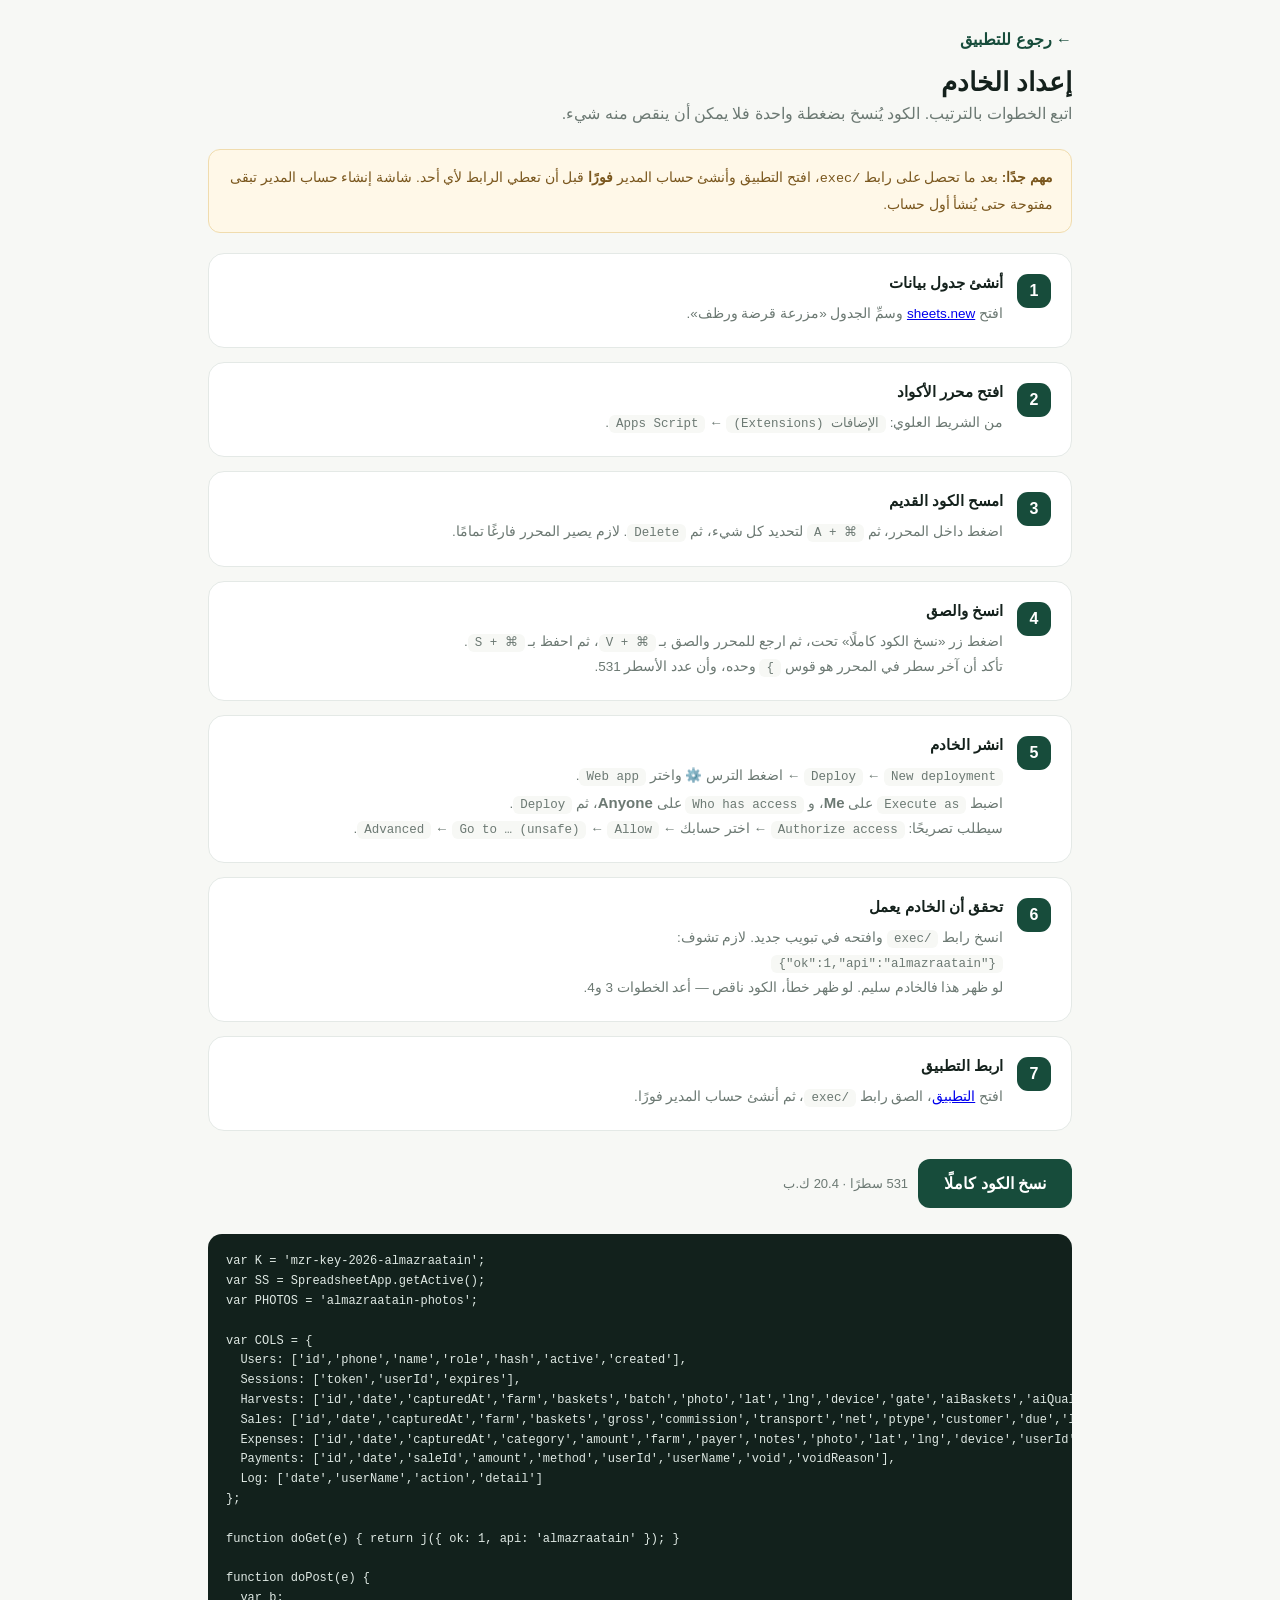
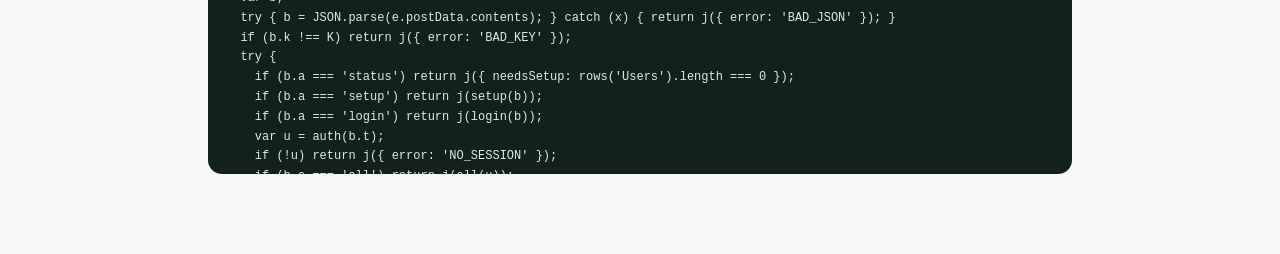
==== setup.html @ 4ca4e160 "اختيار النموذج: تفضيل أسماء latest وتجربة البدائل تلقائيًا عند استنفاد الحصة" ====
<!DOCTYPE html>
<html lang="ar" dir="rtl">
<head>
<meta charset="utf-8">
<meta name="viewport" content="width=device-width,initial-scale=1">
<title>إعداد الخادم — مزرعة قرضة ورظف</title>
<link rel="icon" href="favicon.svg">
<link rel="stylesheet" href="styles.css">
<style>
.setup{max-width:900px;margin:auto;padding:30px 18px 70px}
.setup h1{font-size:26px;margin:0 0 6px}
.setup .lead{color:var(--muted);margin:0 0 26px}
.stepbox{background:#fff;border:1px solid var(--line);border-radius:16px;padding:20px;margin-bottom:14px;display:grid;grid-template-columns:auto 1fr;gap:4px 14px}
.stepbox .n{width:34px;height:34px;border-radius:11px;background:var(--green);color:#fff;display:grid;place-items:center;font-weight:800;grid-row:1/3}
.stepbox b{font-size:15px}
.stepbox p{margin:6px 0 0;color:var(--muted);font-size:13.5px;line-height:1.85}
.stepbox code{background:var(--cream);padding:2px 7px;border-radius:6px;font-size:12.5px}
.copybar{position:sticky;top:0;background:#f7f8f5;padding:14px 0;z-index:5;display:flex;gap:10px;align-items:center;flex-wrap:wrap}
.copybtn{border:0;background:var(--green);color:#fff;padding:15px 26px;border-radius:12px;font:inherit;font-weight:800;font-size:16px;cursor:pointer}
.copybtn.done{background:var(--green2)}
.meta{color:var(--muted);font-size:13px}
pre{background:#12211c;color:#dfe9e4;padding:18px;border-radius:14px;overflow:auto;max-height:60vh;font-size:12px;line-height:1.65;direction:ltr;text-align:left}
.warn-box{background:#fff8e8;border:1px solid #f0dcae;color:#7a571e;border-radius:12px;padding:15px 18px;font-size:13.5px;line-height:1.9;margin-bottom:20px}
.back{display:inline-block;margin-bottom:18px;color:var(--green);font-weight:700;text-decoration:none}
</style>
</head>
<body>
<main class="setup">
<a class="back" href="./">← رجوع للتطبيق</a>
<h1>إعداد الخادم</h1>
<p class="lead">اتبع الخطوات بالترتيب. الكود يُنسخ بضغطة واحدة فلا يمكن أن ينقص منه شيء.</p>

<div class="warn-box"><b>مهم جدًا:</b> بعد ما تحصل على رابط <code>/exec</code>، افتح التطبيق وأنشئ حساب المدير <b>فورًا</b> قبل أن تعطي الرابط لأي أحد. شاشة إنشاء حساب المدير تبقى مفتوحة حتى يُنشأ أول حساب.</div>

<div class="stepbox"><span class="n">1</span><b>أنشئ جدول بيانات</b>
<p>افتح <a href="https://sheets.new" target="_blank" rel="noopener">sheets.new</a> وسمِّ الجدول «مزرعة قرضة ورظف».</p></div>

<div class="stepbox"><span class="n">2</span><b>افتح محرر الأكواد</b>
<p>من الشريط العلوي: <code>الإضافات (Extensions)</code> ← <code>Apps Script</code>.</p></div>

<div class="stepbox"><span class="n">3</span><b>امسح الكود القديم</b>
<p>اضغط داخل المحرر، ثم <code>⌘ + A</code> لتحديد كل شيء، ثم <code>Delete</code>. لازم يصير المحرر فارغًا تمامًا.</p></div>

<div class="stepbox"><span class="n">4</span><b>انسخ والصق</b>
<p>اضغط زر «نسخ الكود كاملًا» تحت، ثم ارجع للمحرر والصق بـ <code>⌘ + V</code>، ثم احفظ بـ <code>⌘ + S</code>.<br>
تأكد أن آخر سطر في المحرر هو قوس <code>}</code> وحده، وأن عدد الأسطر 531.</p></div>

<div class="stepbox"><span class="n">5</span><b>انشر الخادم</b>
<p><code>Deploy</code> ← <code>New deployment</code> ← اضغط الترس ⚙️ واختر <code>Web app</code>.<br>
اضبط <code>Execute as</code> على <b>Me</b>، و <code>Who has access</code> على <b>Anyone</b>، ثم <code>Deploy</code>.<br>
سيطلب تصريحًا: <code>Authorize access</code> ← اختر حسابك ← <code>Advanced</code> ← <code>Go to … (unsafe)</code> ← <code>Allow</code>.</p></div>

<div class="stepbox"><span class="n">6</span><b>تحقق أن الخادم يعمل</b>
<p>انسخ رابط <code>/exec</code> وافتحه في تبويب جديد. لازم تشوف:<br>
<code>{"ok":1,"api":"almazraatain"}</code><br>
لو ظهر هذا فالخادم سليم. لو ظهر خطأ، الكود ناقص — أعد الخطوات 3 و4.</p></div>

<div class="stepbox"><span class="n">7</span><b>اربط التطبيق</b>
<p>افتح <a href="./">التطبيق</a>، الصق رابط <code>/exec</code>، ثم أنشئ حساب المدير فورًا.</p></div>

<div class="copybar">
<button class="copybtn" id="cp">نسخ الكود كاملًا</button>
<span class="meta">531 سطرًا · 20.4 ك.ب</span>
</div>
<pre id="code">var K = 'mzr-key-2026-almazraatain';
var SS = SpreadsheetApp.getActive();
var PHOTOS = 'almazraatain-photos';

var COLS = {
  Users: ['id','phone','name','role','hash','active','created'],
  Sessions: ['token','userId','expires'],
  Harvests: ['id','date','capturedAt','farm','baskets','batch','photo','lat','lng','device','gate','aiBaskets','aiQuality','aiNotes','userId','userName','void','voidReason'],
  Sales: ['id','date','capturedAt','farm','baskets','gross','commission','transport','net','ptype','customer','due','lat','lng','device','userId','userName','void','voidReason'],
  Expenses: ['id','date','capturedAt','category','amount','farm','payer','notes','photo','lat','lng','device','userId','userName','void','voidReason'],
  Payments: ['id','date','saleId','amount','method','userId','userName','void','voidReason'],
  Log: ['date','userName','action','detail']
};

function doGet(e) { return j({ ok: 1, api: 'almazraatain' }); }

function doPost(e) {
  var b;
  try { b = JSON.parse(e.postData.contents); } catch (x) { return j({ error: 'BAD_JSON' }); }
  if (b.k !== K) return j({ error: 'BAD_KEY' });
  try {
    if (b.a === 'status') return j({ needsSetup: rows('Users').length === 0 });
    if (b.a === 'setup') return j(setup(b));
    if (b.a === 'login') return j(login(b));
    var u = auth(b.t);
    if (!u) return j({ error: 'NO_SESSION' });
    if (b.a === 'all') return j(all(u));
    if (b.a === 'add') return j(add(b, u));
    if (b.a === 'void') return j(voidRow(b, u));
    if (b.a === 'img') return j(img(b));
    if (b.a === 'ai') return j(aiRun(b, u));
    if (b.a === 'adduser') return j(addUser(b, u));
    if (b.a === 'setuser') return j(setUser(b, u));
    if (b.a === 'logout') return j(logout(b));
    return j({ error: 'BAD_ACTION' });
  } catch (err) { return j({ error: 'ERR', detail: String(err) }); }
}

function j(o) {
  return ContentService.createTextOutput(JSON.stringify(o)).setMimeType(ContentService.MimeType.JSON);
}

/* الأعمدة الرقمية والمنطقية تبقى بصيغتها، وكل ما عداها يُجبر كنص صريح
   حتى لا تحوّل Sheets رقم الجوال (+966...) لمعادلة أو التواريخ لصيغة أخرى. */
var NUMCOLS = ['baskets','gross','commission','transport','net','amount','lat','lng','aiBaskets','aiQuality'];
var BOOLCOLS = ['active','void'];

function sh(n) {
  var s = SS.getSheetByName(n);
  if (!s) { s = SS.insertSheet(n); initSheet(s, n); return s; }
  if (s.getLastRow() === 0) { initSheet(s, n); return s; }
  migrate(s, n);
  return s;
}

function fmtCol(s, n, i) {
  var c = COLS[n][i];
  if (NUMCOLS.indexOf(c) &lt; 0 &amp;&amp; BOOLCOLS.indexOf(c) &lt; 0) {
    s.getRange(1, i + 1, s.getMaxRows(), 1).setNumberFormat('@');
  }
}

function initSheet(s, n) {
  for (var i = 0; i &lt; COLS[n].length; i++) fmtCol(s, n, i);
  s.appendRow(COLS[n]);
  s.setFrozenRows(1);
}

/* يضيف أي أعمدة جديدة لجدول قائم دون المساس بالبيانات الموجودة */
function migrate(s, n) {
  var want = COLS[n], have = s.getRange(1, 1, 1, s.getLastColumn()).getValues()[0];
  if (have.length &gt;= want.length) {
    var same = true;
    for (var j = 0; j &lt; want.length; j++) if (String(have[j]) !== want[j]) { same = false; break; }
    if (same) return;
  }
  for (var i = 0; i &lt; want.length; i++) {
    if (String(have[i] || '') !== want[i]) {
      fmtCol(s, n, i);
      s.getRange(1, i + 1).setValue(want[i]);
    }
  }
}

function rows(n) {
  var s = sh(n), last = s.getLastRow();
  if (last &lt; 2) return [];
  var head = COLS[n];
  var vals = s.getRange(2, 1, last - 1, head.length).getValues();
  var out = [];
  for (var i = 0; i &lt; vals.length; i++) {
    var r = { _row: i + 2 };
    for (var c = 0; c &lt; head.length; c++) r[head[c]] = vals[i][c];
    out.push(r);
  }
  return out;
}

function append(n, o) {
  var head = COLS[n], line = [];
  for (var c = 0; c &lt; head.length; c++) line.push(o[head[c]] === undefined ? '' : o[head[c]]);
  sh(n).appendRow(line);
}

function uid() { return Utilities.getUuid().replace(/-/g, '').substring(0, 12); }
function now() { return new Date().toISOString(); }

function hash(pass, salt) {
  var raw = Utilities.computeDigest(Utilities.DigestAlgorithm.SHA_256, salt + '|' + pass, Utilities.Charset.UTF_8);
  return Utilities.base64Encode(raw);
}

function mkToken(userId) {
  var token = uid() + uid() + uid();
  var exp = new Date(Date.now() + 30 * 864e5).toISOString();
  append('Sessions', { token: token, userId: userId, expires: exp });
  return token;
}

function auth(token) {
  if (!token) return null;
  var ss = rows('Sessions');
  for (var i = 0; i &lt; ss.length; i++) {
    if (ss[i].token === token &amp;&amp; String(ss[i].expires) &gt; now()) {
      var us = rows('Users');
      for (var u = 0; u &lt; us.length; u++) {
        if (us[u].id === ss[i].userId &amp;&amp; isTrue(us[u].active)) return us[u];
      }
    }
  }
  return null;
}

function logout(b) {
  var s = sh('Sessions'), ss = rows('Sessions');
  for (var i = ss.length - 1; i &gt;= 0; i--) if (ss[i].token === b.t) s.deleteRow(ss[i]._row);
  return { ok: 1 };
}

function log(user, action, detail) {
  append('Log', { date: now(), userName: user ? user.name : '-', action: action, detail: detail });
}

function setup(b) {
  if (rows('Users').length &gt; 0) return { error: 'ALREADY_SETUP' };
  if (!b.pass || b.pass.length &lt; 8) return { error: 'SHORT_PASS' };
  var id = uid(), salt = uid();
  var nm = b.name || 'Admin';
  append('Users', { id: id, phone: b.phone, name: nm, role: 'admin',
    hash: salt + '$' + hash(b.pass, salt), active: true, created: now() });
  var user = { id: id, name: nm, role: 'admin' };
  log(user, 'setup', b.phone);
  return { ok: 1, t: mkToken(id), user: user };
}

/* حد المحاولات: 5 محاولات فاشلة تقفل الرقم 15 دقيقة */
var MAX_TRIES = 5;
var LOCK_MIN = 15;

function tries(phone) {
  var p = PropertiesService.getScriptProperties().getProperty('f_' + phone);
  return p ? JSON.parse(p) : { n: 0, at: 0 };
}

function bump(phone, ok) {
  var props = PropertiesService.getScriptProperties();
  if (ok) { props.deleteProperty('f_' + phone); return; }
  var rec = tries(phone);
  rec.n++; rec.at = Date.now();
  props.setProperty('f_' + phone, JSON.stringify(rec));
}

/* مقارنة الجوال بالأرقام فقط — تنجح حتى لو أزالت Sheets علامة + */
function digitsOf(v) {
  var s = String(v === undefined || v === null ? '' : v);
  /* Sheets قد تعرض الأرقام الطويلة بصيغة علمية مثل 9.665E+11 */
  if (/^\d+(\.\d+)?[eE][+-]?\d+$/.test(s)) {
    var n = Number(s);
    if (isFinite(n)) s = n.toFixed(0);
  }
  return s.replace(/[^0-9]/g, '');
}
function samePhone(a, b) {
  var x = digitsOf(a), y = digitsOf(b);
  if (!x || !y) return false;
  if (x === y) return true;
  /* 0501234567 مقابل 966501234567 */
  var nx = x.indexOf('966') === 0 ? x.substring(3) : x.replace(/^0/, '');
  var ny = y.indexOf('966') === 0 ? y.substring(3) : y.replace(/^0/, '');
  return nx === ny &amp;&amp; nx.length &gt;= 9;
}

/* الحقول المنطقية قد تعود نصًا من Sheets */
function isTrue(v) { return v === true || String(v).toUpperCase() === 'TRUE'; }

function login(b) {
  var phone = String(b.phone);
  var rec = tries(phone);
  var mins = (Date.now() - rec.at) / 60000;
  if (rec.n &gt;= MAX_TRIES &amp;&amp; mins &lt; LOCK_MIN) return { error: 'LOCKED' };
  if (mins &gt;= LOCK_MIN) bump(phone, true);

  var us = rows('Users');
  for (var i = 0; i &lt; us.length; i++) {
    var u = us[i];
    if (samePhone(u.phone, phone) &amp;&amp; isTrue(u.active)) {
      var parts = String(u.hash).split('$');
      if (hash(b.pass, parts[0]) === parts[1]) {
        bump(phone, true);
        return { ok: 1, t: mkToken(u.id), user: { id: u.id, name: u.name, role: u.role } };
      }
    }
  }
  bump(phone, false);
  return { error: 'BAD_LOGIN' };
}

function clean(list) {
  var out = [];
  for (var i = 0; i &lt; list.length; i++) {
    var r = list[i], o = {};
    for (var key in r) if (key !== 'hash') o[key] = r[key];
    out.push(o);
  }
  return out;
}

function all(u) {
  return {
    ok: 1,
    user: { id: u.id, name: u.name, role: u.role },
    harvests: rows('Harvests'),
    sales: rows('Sales'),
    expenses: rows('Expenses'),
    payments: rows('Payments'),
    users: u.role === 'admin' ? clean(rows('Users')) : []
  };
}

function folder() {
  var it = DriveApp.getFoldersByName(PHOTOS);
  return it.hasNext() ? it.next() : DriveApp.createFolder(PHOTOS);
}

function upload(b64, name) {
  if (!b64) return '';
  var blob = Utilities.newBlob(Utilities.base64Decode(b64), 'image/jpeg', name + '.jpg');
  return folder().createFile(blob).getId();
}

function img(b) {
  try {
    var f = DriveApp.getFileById(b.id);
    return { ok: 1, b64: Utilities.base64Encode(f.getBlob().getBytes()) };
  } catch (x) { return { error: 'NO_IMG' }; }
}

function stock(farm) {
  var total = 0, i;
  var hs = rows('Harvests');
  for (i = 0; i &lt; hs.length; i++) if (hs[i].farm === farm &amp;&amp; hs[i]['void'] !== true) total += Number(hs[i].baskets);
  var ss = rows('Sales');
  for (i = 0; i &lt; ss.length; i++) if (ss[i].farm === farm &amp;&amp; ss[i]['void'] !== true) total -= Number(ss[i].baskets);
  return total;
}

/* اليوم بتوقيت الرياض (UTC+3 ثابت بلا توقيت صيفي) */
function riyadhDay(v) {
  var d = v ? new Date(v) : new Date();
  if (isNaN(d.getTime())) return '';
  return new Date(d.getTime() + 3 * 3600000).toISOString().substring(0, 10);
}

function batchNo(farm, code) {
  var day = riyadhDay(), n = 1;
  var hs = rows('Harvests');
  for (var i = 0; i &lt; hs.length; i++) {
    if (hs[i].farm === farm &amp;&amp; riyadhDay(hs[i].date) === day) n++;
  }
  return code + '-' + day.replace(/-/g, '') + '-' + ('00' + n).slice(-3);
}

function add(b, u) {
  var t = b.t2, r = b.rec, id = uid(), lock = LockService.getScriptLock();
  lock.waitLock(20000);
  try {
    if (t === 'Harvests') {
      if (!(Number(r.baskets) &gt; 0)) return { error: 'BAD_BASKETS' };
      if (!b.img) return { error: 'NEED_PHOTO' };
      var batch = batchNo(r.farm, r.code);
      append('Harvests', { id: id, date: now(), capturedAt: r.capturedAt || '', farm: r.farm,
        baskets: Number(r.baskets), batch: batch, photo: upload(b.img, id),
        lat: r.lat || '', lng: r.lng || '', device: r.device || '', gate: r.gate || '',
        aiBaskets: r.aiBaskets === undefined || r.aiBaskets === '' ? '' : Number(r.aiBaskets),
        aiQuality: r.aiQuality === undefined || r.aiQuality === '' ? '' : Number(r.aiQuality),
        aiNotes: r.aiNotes || '',
        userId: u.id, userName: u.name, 'void': false, voidReason: '' });
      log(u, 'harvest', batch + ' / ' + r.baskets);
      return { ok: 1, id: id, batch: batch };
    }
    if (t === 'Sales') {
      var n = Number(r.baskets);
      if (!(n &gt; 0)) return { error: 'BAD_BASKETS' };
      if (n &gt; stock(r.farm)) return { error: 'NO_STOCK' };
      var net = Number(r.gross) - Number(r.commission || 0) - Number(r.transport || 0);
      if (net &lt; 0) return { error: 'NEG_NET' };
      if (r.ptype === 'credit' &amp;&amp; (!r.customer || !r.due)) return { error: 'NEED_CUSTOMER' };
      append('Sales', { id: id, date: now(), capturedAt: r.capturedAt || '', farm: r.farm,
        baskets: n, gross: Number(r.gross),
        commission: Number(r.commission || 0), transport: Number(r.transport || 0), net: net,
        ptype: r.ptype, customer: r.customer || '', due: r.due || '',
        lat: r.lat || '', lng: r.lng || '', device: r.device || '',
        userId: u.id, userName: u.name, 'void': false, voidReason: '' });
      log(u, 'sale', n + ' / ' + net);
      return { ok: 1, id: id, net: net };
    }
    if (t === 'Expenses') {
      if (!(Number(r.amount) &gt; 0)) return { error: 'BAD_AMOUNT' };
      if (!b.img) return { error: 'NEED_PHOTO' };
      append('Expenses', { id: id, date: now(), capturedAt: r.capturedAt || '', category: r.category,
        amount: Number(r.amount), farm: r.farm, payer: r.payer, notes: r.notes || '',
        photo: upload(b.img, id), lat: r.lat || '', lng: r.lng || '', device: r.device || '',
        userId: u.id, userName: u.name, 'void': false, voidReason: '' });
      log(u, 'expense', r.category + ' / ' + r.amount);
      return { ok: 1, id: id };
    }
    if (t === 'Payments') {
      if (!(Number(r.amount) &gt; 0)) return { error: 'BAD_AMOUNT' };
      append('Payments', { id: id, date: now(), saleId: r.saleId, amount: Number(r.amount),
        method: r.method || 'cash', userId: u.id, userName: u.name, 'void': false, voidReason: '' });
      log(u, 'payment', r.saleId + ' / ' + r.amount);
      return { ok: 1, id: id };
    }
    return { error: 'BAD_TABLE' };
  } finally { lock.releaseLock(); }
}

function voidRow(b, u) {
  if (u.role !== 'admin') return { error: 'NOT_ADMIN' };
  var t = b.t2, list = rows(t), s = sh(t), col = COLS[t].indexOf('void') + 1;
  if (col === 0) return { error: 'BAD_TABLE' };
  for (var i = 0; i &lt; list.length; i++) {
    if (list[i].id === b.id) {
      if (t === 'Harvests' &amp;&amp; stock(list[i].farm) - Number(list[i].baskets) &lt; 0) return { error: 'STOCK_LOCK' };
      s.getRange(list[i]._row, col).setValue(true);
      s.getRange(list[i]._row, col + 1).setValue(b.reason || '');
      log(u, 'void', t + ' / ' + b.id + ' / ' + (b.reason || ''));
      return { ok: 1 };
    }
  }
  return { error: 'NOT_FOUND' };
}

function addUser(b, u) {
  if (u.role !== 'admin') return { error: 'NOT_ADMIN' };
  if (!b.pass || b.pass.length &lt; 8) return { error: 'SHORT_PASS' };
  var us = rows('Users');
  for (var i = 0; i &lt; us.length; i++) if (samePhone(us[i].phone, b.phone)) return { error: 'DUP_PHONE' };
  var salt = uid();
  append('Users', { id: uid(), phone: b.phone, name: b.name, role: b.role || 'operator',
    hash: salt + '$' + hash(b.pass, salt), active: true, created: now() });
  log(u, 'adduser', b.phone + ' / ' + b.role);
  return { ok: 1 };
}

/* ═══════════ الذكاء الاصطناعي (Gemini) ═══════════
   المفتاح يُحفظ في Project Settings &gt; Script Properties باسم GEMINI_KEY
   ولا يُكتب داخل الكود إطلاقًا. */

function gKey() { return PropertiesService.getScriptProperties().getProperty('GEMINI_KEY'); }

/* يبني قائمة نماذج مرشّحة من مفتاح المستخدم.
   الأفضلية لأسماء latest لأن النسخ المثبّتة (مثل ‎-001) بلا حصة مجانية. */
function gModels(force) {
  var props = PropertiesService.getScriptProperties();
  if (!force) {
    var saved = props.getProperty('GEMINI_MODELS');
    if (saved) { try { return JSON.parse(saved); } catch (x) {} }
  }
  var res = UrlFetchApp.fetch('https://generativelanguage.googleapis.com/v1beta/models',
    { muteHttpExceptions: true, headers: { 'x-goog-api-key': gKey() } });
  if (res.getResponseCode() !== 200) return [];
  var list = (JSON.parse(res.getContentText()).models) || [];
  var ok = [];
  for (var i = 0; i &lt; list.length; i++) {
    var m = list[i], meth = m.supportedGenerationMethods || m.supportedActions || [];
    if (meth.indexOf('generateContent') &lt; 0) continue;
    var n = String(m.name).replace('models/', '');
    if (/embedding|imagen|tts|image|veo|learnlm|native-audio/i.test(n)) continue;
    ok.push(n);
  }
  function pick(re) { return ok.filter(function (n) { return re.test(n); }); }
  var order = pick(/flash-lite-latest/)
    .concat(pick(/flash-latest/))
    .concat(pick(/^gemini-[0-9.]+-flash-lite$/))
    .concat(pick(/^gemini-[0-9.]+-flash$/))
    .concat(pick(/flash/))
    .concat(ok);
  var seen = {}, out = [];
  for (var k = 0; k &lt; order.length &amp;&amp; out.length &lt; 6; k++) {
    if (!seen[order[k]]) { seen[order[k]] = 1; out.push(order[k]); }
  }
  props.setProperty('GEMINI_MODELS', JSON.stringify(out));
  return out;
}

/* يجرّب المرشّحين بالترتيب: يتخطى المستنفد أو غير الموجود إلى التالي */
function gJson(prompt, b64) {
  var key = gKey();
  if (!key) return { error: 'NO_AI_KEY' };
  var models = gModels(false);
  if (!models.length) models = gModels(true);
  if (!models.length) return { error: 'NO_AI_MODEL' };

  var parts = [{ text: prompt }];
  if (b64) parts.push({ inline_data: { mime_type: 'image/jpeg', data: b64 } });
  var payload = JSON.stringify({
    contents: [{ role: 'user', parts: parts }],
    generationConfig: { temperature: 0.1, responseMimeType: 'application/json' }
  });

  var lastCode = 0, lastBody = '';
  for (var i = 0; i &lt; models.length; i++) {
    var res = UrlFetchApp.fetch(
      'https://generativelanguage.googleapis.com/v1beta/models/' + models[i] + ':generateContent',
      { method: 'post', contentType: 'application/json', muteHttpExceptions: true,
        headers: { 'x-goog-api-key': key }, payload: payload });
    lastCode = res.getResponseCode();
    lastBody = res.getContentText();
    if (lastCode === 200) {
      try {
        var txt = JSON.parse(lastBody).candidates[0].content.parts[0].text;
        return { ok: 1, data: JSON.parse(txt), model: models[i] };
      } catch (x) { return { error: 'AI_PARSE' }; }
    }
    /* 429 مستنفد · 404 غير موجود · 503 مشغول -&gt; جرّب التالي */
    if (lastCode !== 429 &amp;&amp; lastCode !== 404 &amp;&amp; lastCode !== 503) break;
    PropertiesService.getScriptProperties().deleteProperty('GEMINI_MODELS');
  }
  if (lastCode === 429) return { error: 'AI_QUOTA' };
  return { error: 'AI_FAIL', detail: String(lastCode) + ' ' + lastBody.substring(0, 200) };
}

var P_INVOICE =
  'أنت محاسب. اقرأ صورة الفاتورة وأعد JSON فقط بهذه الحقول: ' +
  '{"amount": المبلغ الإجمالي النهائي بالريال كرقم عشري بدون رمز عملة, ' +
  '"supplier": اسم المورّد أو المتجر كنص, ' +
  '"date": التاريخ بصيغة YYYY-MM-DD أو "" إن لم يظهر, ' +
  '"category": واحدة فقط من [أسمدة ومغذيات, مياه وري, عمالة, نقل, صيانة, بذور وشتلات, مصروف آخر], ' +
  '"confidence": ثقتك من 0 إلى 1}. ' +
  'إن لم تجد المبلغ فاجعل amount = 0. لا تكتب أي شرح خارج JSON.';

var P_HARVEST =
  'أنت خبير جودة فراولة. حلّل صورة محصول الفراولة وأعد JSON فقط: ' +
  '{"baskets": تقديرك لعدد السلال الظاهرة كرقم صحيح, ' +
  '"quality": تقييم الجودة من 0 إلى 100 بناءً على اللون والنضج والتلف والحجم, ' +
  '"notes": جملة عربية قصيرة جدًا (أقل من 12 كلمة) تصف الحالة, ' +
  '"confidence": ثقتك في عدد السلال من 0 إلى 1}. ' +
  'إن تعذر عدّ السلال فاجعل baskets = 0 و confidence = 0. لا تكتب أي شرح خارج JSON.';

function aiRun(b, u) {
  if (b.mode === 'invoice') return gJson(P_INVOICE, b.img);
  if (b.mode === 'harvest') return gJson(P_HARVEST, b.img);
  if (b.mode === 'ping') {
    if (!gKey()) return { error: 'NO_AI_KEY' };
    /* اختبار حقيقي: يرسل طلبًا فعليًا ليتأكد من الحصة لا من وجود النموذج فقط */
    var t = gJson('أعد JSON فقط: {"ok":1}', '');
    if (t.ok) return { ok: 1, model: t.model };
    return t;
  }
  return { error: 'BAD_ACTION' };
}

function setUser(b, u) {
  if (u.role !== 'admin') return { error: 'NOT_ADMIN' };
  var us = rows('Users'), s = sh('Users');
  for (var i = 0; i &lt; us.length; i++) {
    if (us[i].id === b.id) {
      if (b.id === u.id &amp;&amp; b.active === false) return { error: 'SELF_LOCK' };
      if (b.active !== undefined) s.getRange(us[i]._row, COLS.Users.indexOf('active') + 1).setValue(b.active);
      if (b.pass) {
        if (b.pass.length &lt; 8) return { error: 'SHORT_PASS' };
        var salt = uid();
        s.getRange(us[i]._row, COLS.Users.indexOf('hash') + 1).setValue(salt + '$' + hash(b.pass, salt));
      }
      if (b.role) s.getRange(us[i]._row, COLS.Users.indexOf('role') + 1).setValue(b.role);
      log(u, 'setuser', b.id);
      return { ok: 1 };
    }
  }
  return { error: 'NOT_FOUND' };
}


/* ═══════════════════════════════════════════════════════
   نسيت كلمة المرور؟
   شغّل هذه الدالة من محرر Apps Script: اختر resetAdminPassword
   من قائمة الدوال ثم اضغط Run، وستظهر لك في السجل (Execution log)
   كلمة مرور جديدة ورقم الجوال المسجّل بالضبط.
   آمنة لأنها تتطلب الدخول لحسابك في Google — لا يمكن استدعاؤها من الويب.
   ═══════════════════════════════════════════════════════ */
function resetAdminPassword() {
  var us = rows('Users');
  if (!us.length) { Logger.log('لا يوجد مستخدمون. افتح الموقع وأنشئ حساب المدير.'); return; }
  var s = sh('Users');
  var target = us[0];
  for (var i = 0; i &lt; us.length; i++) if (us[i].role === 'admin') { target = us[i]; break; }

  var pass = 'Mzr' + uid().substring(0, 9);
  var salt = uid();
  s.getRange(target._row, COLS.Users.indexOf('hash') + 1).setValue(salt + '$' + hash(pass, salt));
  s.getRange(target._row, COLS.Users.indexOf('active') + 1).setValue(true);
  PropertiesService.getScriptProperties().deleteProperty('f_' + target.phone);
  PropertiesService.getScriptProperties().deleteProperty('f_+' + digitsOf(target.phone));

  Logger.log('=======================================');
  Logger.log('رقم الجوال المسجّل : ' + target.phone);
  Logger.log('كلمة المرور الجديدة: ' + pass);
  Logger.log('=======================================');
  Logger.log('سجّل الدخول بهما ثم غيّر كلمة المرور من لوحة الإدارة.');
}

/* يعرض المستخدمين المسجّلين دون كلمات المرور — للتشخيص من المحرر */
function listUsers() {
  var us = rows('Users');
  if (!us.length) { Logger.log('لا يوجد مستخدمون.'); return; }
  for (var i = 0; i &lt; us.length; i++) {
    Logger.log((i + 1) + ') ' + us[i].name + ' | ' + us[i].phone +
      ' | ' + us[i].role + ' | ' + (isTrue(us[i].active) ? 'نشط' : 'معطّل'));
  }
}
</pre>
</main>
<script>
document.getElementById('cp').onclick = function () {
  var btn = this, txt = document.getElementById('code').textContent;
  function ok() { btn.textContent = '\u2713 تم النسخ — ' + txt.split('\n').length + ' سطرًا'; btn.className = 'copybtn done'; }
  if (navigator.clipboard && window.isSecureContext) {
    navigator.clipboard.writeText(txt).then(ok, fallback);
  } else { fallback(); }
  function fallback() {
    var ta = document.createElement('textarea');
    ta.value = txt; ta.style.position = 'fixed'; ta.style.opacity = '0';
    document.body.appendChild(ta); ta.select();
    try { document.execCommand('copy'); ok(); }
    catch (e) { btn.textContent = 'حدد الكود يدويًا وانسخه'; }
    document.body.removeChild(ta);
  }
};
</script>
</body>
</html>
---- styles.css ----
:root{--green:#174c3b;--green2:#227357;--mint:#e9f4ef;--red:#c73d45;--redbg:#faecee;--ink:#14211c;--muted:#6c7973;--line:#e4e9e6;--cream:#f7f8f5;--gold:#b67b2d}*{box-sizing:border-box}body{margin:0;background:#f7f8f5;color:var(--ink);font-family:"SF Arabic",-apple-system,BlinkMacSystemFont,"Segoe UI","Noto Sans Arabic","Dubai",Tahoma,Arial,sans-serif;-webkit-text-size-adjust:100%}.app-shell{min-height:100vh}.topbar{height:82px;background:white;border-bottom:1px solid var(--line);display:flex;align-items:center;justify-content:space-between;padding:0 max(5vw,24px);position:sticky;top:0;z-index:20}.brand,.profile{border:0;background:none;display:flex;align-items:center;gap:12px;color:var(--ink);cursor:pointer;text-align:right}.brand-mark{width:43px;height:43px;border-radius:14px;display:grid;place-items:center;background:var(--red);color:white;font-size:22px;font-weight:900}.brand b,.profile b{display:block;font-size:15px}.brand small,.profile small{display:block;color:var(--muted);margin-top:3px}.profile{border-right:1px solid var(--line);padding-right:22px}.profile>span:first-child{width:39px;height:39px;display:grid;place-items:center;background:var(--mint);color:var(--green);border-radius:50%;font-weight:800}.hero{padding:48px max(6vw,30px) 34px;background:linear-gradient(115deg,#153f32,#1c5a43);color:white;display:flex;justify-content:space-between;align-items:center}.hero h1{font-size:34px;margin:7px 0}.hero p{margin:0;color:#d4e7df}.eyebrow{color:#bcd7cb;font-size:13px}.weather{display:grid;grid-template-columns:auto auto;gap:1px 12px;align-items:center;background:#ffffff10;border:1px solid #ffffff20;padding:15px 20px;border-radius:16px}.weather>span{font-size:30px;grid-row:1/3}.weather b{font-size:25px}.weather small{color:#c8ddd4}.quick-actions{display:grid;grid-template-columns:repeat(3,1fr);gap:16px;margin:-19px max(6vw,30px) 32px}.quick-actions button{min-height:105px;background:white;border:1px solid var(--line);border-radius:18px;padding:20px;display:grid;grid-template-columns:auto 1fr auto;grid-template-rows:auto auto;gap:4px 15px;text-align:right;box-shadow:0 8px 30px #153f320a;cursor:pointer}.quick-actions b{font-size:18px;align-self:end}.quick-actions small{color:var(--muted)}.quick-actions i{grid-column:3;grid-row:1/3;align-self:center;font-style:normal;font-size:22px}.action-icon{grid-row:1/3;width:58px;height:58px;border-radius:16px;display:grid;place-items:center;font-size:25px}.action-icon.green{background:var(--mint);color:var(--green)}.action-icon.red{background:var(--redbg);color:var(--red)}.action-icon.gold{background:#fbf2e2;color:var(--gold)}.content-grid{display:grid;grid-template-columns:1.6fr .8fr;gap:25px;padding:0 max(6vw,30px)}.section-title{display:flex;justify-content:space-between;align-items:flex-start;margin-bottom:15px}.section-title h2{margin:0 0 5px;font-size:19px}.section-title p{margin:0;color:var(--muted);font-size:13px}.section-title button{background:white;border:1px solid var(--line);border-radius:9px;padding:8px 12px;color:var(--ink)}.stats,.admin-kpis{display:grid;grid-template-columns:repeat(4,1fr);gap:12px}.stat{background:white;border:1px solid var(--line);border-radius:14px;padding:17px;min-height:126px;position:relative}.stat>span{color:var(--muted);font-size:12px}.stat>div{margin:10px 0}.stat b{font-size:27px}.stat small{font-size:12px;margin-right:5px}.stat em{font-size:11px;font-style:normal;background:var(--mint);color:var(--green2);padding:3px 7px;border-radius:10px}.stat p{font-size:11px;color:var(--muted);margin:2px 0}.stat p.warn{color:var(--red)}.farms{display:grid;grid-template-columns:1fr 1fr;gap:13px;margin-top:14px}.farm-card{background:white;border:1px solid var(--line);border-radius:15px;padding:17px}.farm-name{display:flex;align-items:center;gap:10px;padding-bottom:14px;border-bottom:1px solid var(--line)}.farm-name>span{width:39px;height:39px;border-radius:11px;background:var(--mint);display:grid;place-items:center;color:var(--green);font-size:22px}.farm-name div{flex:1}.farm-name b,.farm-name small{display:block}.farm-name small{color:var(--muted);font-size:10px;margin-top:3px}.farm-name em{font-style:normal;background:var(--mint);color:var(--green2);font-size:10px;padding:4px 8px;border-radius:10px}.farm-card>div:last-child{display:grid;grid-template-columns:repeat(3,1fr);margin-top:12px}.farm-card p{margin:0}.farm-card p span,.farm-card p b{display:block}.farm-card p span{color:var(--muted);font-size:10px;margin-bottom:6px}.farm-card p b{font-size:17px}.farm-card p small{font-size:10px}.up{color:var(--green2)}.activity{background:white;border:1px solid var(--line);border-radius:16px;padding:20px}.activity-row{display:grid;grid-template-columns:auto 1fr auto;gap:10px;padding:16px 0;border-top:1px solid var(--line);align-items:start}.activity-row>span{font-size:14px}.activity-row>span.green{color:var(--green2)}.activity-row>span.red{color:var(--red)}.activity-row b,.activity-row small{display:block}.activity-row b{font-size:13px}.activity-row small,.activity-row time{color:var(--muted);font-size:10px;margin-top:5px}.alerts{margin:25px max(6vw,30px) 50px;background:#eef7f2;border:1px solid #cce4d8;border-radius:15px;padding:17px 20px;display:flex;justify-content:space-between;align-items:center}.alerts>div{display:flex;gap:12px}.alerts>div>span{width:40px;height:40px;border-radius:50%;display:grid;place-items:center;background:white;color:var(--green2)}.alerts b,.alerts small{display:block}.alerts small{color:var(--muted);margin-top:4px}.alerts button{border:0;background:none;color:var(--green);font-weight:700;cursor:pointer}.flow-page,.admin-page{max-width:1180px;margin:auto;padding:35px 25px 70px}.page-head{display:flex;gap:14px;align-items:center;margin-bottom:28px}.page-head button{width:42px;height:42px;border:1px solid var(--line);background:white;border-radius:12px;font-size:20px;cursor:pointer}.page-head h1{margin:0;font-size:26px}.page-head p{margin:5px 0 0;color:var(--muted)}.flow-grid{display:grid;grid-template-columns:minmax(0,2fr) minmax(250px,.75fr);gap:22px}.form-card,.help-card,.chart-card,.partners{background:white;border:1px solid var(--line);border-radius:18px;padding:25px}.step{display:flex;align-items:center;gap:10px;margin:8px 0 14px}.step span{width:28px;height:28px;border-radius:9px;display:grid;place-items:center;background:var(--green);color:white;font-size:12px}.farm-pick{display:grid;grid-template-columns:1fr 1fr;gap:10px}.farm-pick button{border:1px solid var(--line);background:white;border-radius:13px;padding:15px;display:grid;grid-template-columns:auto 1fr;gap:4px 8px;text-align:right;font-weight:700}.farm-pick button.active{border:2px solid var(--green);background:var(--mint)}.farm-pick small{grid-column:2;color:var(--muted);font-weight:400}.locate{width:100%;border:0;background:none;color:var(--green2);padding:13px;cursor:pointer}.camera-box{border:2px dashed #b9c9c2;border-radius:15px;min-height:150px;display:flex!important;flex-direction:column;align-items:center;justify-content:center;cursor:pointer;background:#fafcfb;margin-bottom:22px!important}.camera-box input{position:absolute;opacity:0;width:1px}.camera-box.done{border-color:var(--green2);background:var(--mint)}.camera-icon{font-size:31px;color:var(--green2);margin-bottom:7px}.camera-box small{color:var(--muted);margin-top:5px}.counter{display:grid;grid-template-columns:58px 1fr 58px;gap:10px;max-width:370px;margin:auto}.counter button{border:0;border-radius:14px;background:var(--mint);color:var(--green);font-size:30px}.counter div{text-align:center;border:1px solid var(--line);border-radius:14px;padding:10px}.counter strong,.counter small{display:block}.counter strong{font-size:38px}.quick{display:flex;gap:8px;justify-content:center;margin:10px 0 24px}.quick button{border:1px solid var(--line);background:white;border-radius:9px;padding:8px 18px}.primary{width:100%;border:0;background:var(--green);color:white;padding:15px;border-radius:12px;font-size:16px;font-weight:700;cursor:pointer}.notice{background:#fff8e8;color:#7a571e;border-radius:9px;padding:10px;text-align:center;font-size:13px}.help-card{height:max-content;position:sticky;top:110px}.help-card h3{margin-top:0}.help-card p{display:flex;gap:8px;font-size:13px;padding:10px 0;border-bottom:1px solid var(--line)}.help-card p span{color:var(--green2)}label{display:block;margin-bottom:16px;font-size:13px;font-weight:700}input,select,textarea{width:100%;margin-top:7px;border:1px solid #cfd8d4;background:white;border-radius:10px;padding:13px;font:inherit;color:var(--ink)}textarea{min-height:80px}.two{display:grid;grid-template-columns:1fr 1fr;gap:12px}.stock-line{display:flex;justify-content:space-between;background:var(--cream);padding:13px;border-radius:10px;margin-bottom:12px}.full-crop{width:100%;border:1px solid var(--green);background:var(--mint);color:var(--green);border-radius:12px;padding:14px;font-weight:800;margin-bottom:17px}.full-crop small{display:block;margin-top:3px}.pay-tabs{display:grid;grid-template-columns:1fr 1fr;background:var(--cream);padding:4px;border-radius:11px;margin-bottom:16px}.pay-tabs button{border:0;background:none;padding:11px;border-radius:8px}.pay-tabs button.active{background:white;color:var(--green);box-shadow:0 2px 7px #0000000e;font-weight:800}.calc{display:grid;grid-template-columns:repeat(3,1fr);background:var(--green);color:white;border-radius:13px;padding:16px;margin-bottom:18px}.calc div{padding:0 12px;border-left:1px solid #ffffff25}.calc div:last-child{border:0}.calc small,.calc b{display:block}.calc small{color:#c7ded5;margin-bottom:6px}.admin-tabs{display:flex;gap:7px;overflow:auto;border-bottom:1px solid var(--line);margin-bottom:20px}.admin-tabs button{border:0;background:none;padding:12px 14px;white-space:nowrap;color:var(--muted)}.admin-tabs button.active{color:var(--green);border-bottom:3px solid var(--green);font-weight:800}.analysis-grid{display:grid;grid-template-columns:1.7fr 1fr;gap:15px;margin-top:15px}.chart-card h2,.partners h2{font-size:18px;margin-top:0}.legend{font-size:11px;color:var(--green2)}.bars{height:210px;display:flex;gap:10px;align-items:flex-end;border-bottom:1px solid var(--line);padding:15px}.bars>div{height:100%;flex:1;display:flex;align-items:flex-end;gap:3px}.bars i{display:block;flex:1;background:var(--green2);border-radius:4px 4px 0 0}.bars i:last-child{background:#e49a9f}.progress{display:grid;grid-template-columns:1fr auto;gap:6px;margin:13px 0;font-size:12px}.progress i{grid-column:1/3;height:7px;background:var(--cream);border-radius:8px;overflow:hidden}.progress em{height:100%;display:block;background:var(--green2)}.partners{margin-top:15px}.partners>div{display:grid;grid-template-columns:1fr 1fr auto;padding:14px 0;border-top:1px solid var(--line)}.partners span{color:var(--muted);font-size:13px}.partners strong{color:var(--green2)}
.login-page{min-height:100vh;display:grid;place-items:center;padding:20px;background:radial-gradient(circle at 80% 10%,#e2f0e9,transparent 35%),linear-gradient(135deg,#f8faf8,#edf2ef)}.login-card{width:min(430px,100%);background:white;border:1px solid var(--line);border-radius:24px;padding:35px;box-shadow:0 22px 70px #153f3215;text-align:center}.login-logo{width:62px;height:62px;border-radius:20px;background:var(--red);color:white;display:grid;place-items:center;margin:0 auto 18px;font-size:30px;font-weight:900}.login-card h1{margin:0 0 8px}.login-card>p{color:var(--muted);margin:0 0 25px}.login-card label{text-align:right}.login-card>small{display:block;color:var(--muted);margin-top:16px}.login-error{background:var(--redbg);color:var(--red)!important;padding:10px;border-radius:9px!important;margin:0 0 14px!important}.primary:disabled{opacity:.65;cursor:wait}
@media(max-width:850px){.topbar{height:69px;padding:0 16px}.profile>span:last-child{display:none}.hero{padding:30px 20px 45px}.hero h1{font-size:25px}.weather{display:none}.quick-actions{grid-template-columns:1fr;margin:-22px 15px 24px;gap:10px}.quick-actions button{min-height:88px}.content-grid,.flow-grid,.analysis-grid{grid-template-columns:1fr}.content-grid{padding:0 15px}.stats,.admin-kpis{grid-template-columns:1fr 1fr}.farms{grid-template-columns:1fr}.activity{margin-top:4px}.alerts{margin:18px 15px 35px;align-items:flex-start;gap:15px}.alerts button{font-size:0}.alerts button:first-letter{font-size:20px}.flow-page,.admin-page{padding:24px 15px 60px}.help-card{position:static}.two{grid-template-columns:1fr}.calc{grid-template-columns:1fr}.calc div{border:0;border-bottom:1px solid #ffffff25;padding:9px}.partners>div{grid-template-columns:1fr}.page-head h1{font-size:21px}.login-card{padding:28px 20px}}

.password-hint {
  margin: -7px 0 15px !important;
  padding: 9px 11px;
  border-radius: 9px;
  background: var(--cream);
  color: var(--muted) !important;
  font-size: 12px;
  text-align: right;
}

.empty-state {
  margin: 20px 0;
  padding: 24px;
  border: 1px dashed var(--line);
  border-radius: 12px;
  color: var(--muted);
  text-align: center;
}

.account-actions {
  display: flex;
  align-items: center;
  gap: 12px;
}

.logout-button {
  border: 1px solid var(--line);
  border-radius: 10px;
  background: white;
  color: var(--red);
  padding: 9px 12px;
  font: inherit;
  font-size: 12px;
  font-weight: 700;
  cursor: pointer;
}

@media (max-width: 620px) {
  .logout-button { padding: 8px; font-size: 11px; }
  .account-actions { gap: 5px; }
}

/* ===== إضافات النسخة الكاملة ===== */
.hidden{display:none!important}
.spin{width:34px;height:34px;border:3px solid var(--line);border-top-color:var(--green);border-radius:50%;animation:sp .8s linear infinite;margin:26px auto}
@keyframes sp{to{transform:rotate(360deg)}}
.toast{position:fixed;bottom:22px;left:50%;transform:translateX(-50%) translateY(140%);background:var(--ink);color:#fff;padding:13px 22px;border-radius:12px;z-index:90;font-size:14px;box-shadow:0 10px 34px #0003;transition:transform .28s;max-width:90vw;text-align:center}
.toast.show{transform:translateX(-50%) translateY(0)}
.toast.bad{background:var(--red)}
.toast.good{background:var(--green)}
.sync{border:1px solid var(--line);background:#fff;border-radius:9px;padding:8px 13px;color:var(--muted);cursor:pointer;font:inherit;font-size:13px}
.sync:disabled{opacity:.5}
.account-actions{display:flex;align-items:center;gap:10px}
.logout-button{border:1px solid var(--line);background:#fff;border-radius:10px;padding:9px 14px;color:var(--muted);cursor:pointer;font:inherit;font-size:13px}
.logout-button:hover{color:var(--red);border-color:var(--red)}

.tablewrap{overflow-x:auto;-webkit-overflow-scrolling:touch}
table.data{width:100%;border-collapse:collapse;font-size:13px;min-width:560px}
table.data th{text-align:right;color:var(--muted);font-size:11px;font-weight:700;padding:10px 9px;border-bottom:1px solid var(--line);white-space:nowrap}
table.data td{padding:12px 9px;border-bottom:1px solid var(--line);white-space:nowrap}
table.data tr.void td{opacity:.45;text-decoration:line-through}
table.data tbody tr:hover{background:var(--cream)}
.tag{display:inline-block;font-size:10px;padding:4px 9px;border-radius:9px;background:var(--mint);color:var(--green2);font-weight:700}
.tag.red{background:var(--redbg);color:var(--red)}
.tag.gold{background:#fbf2e2;color:var(--gold)}
.tag.grey{background:var(--cream);color:var(--muted)}
.mini{border:1px solid var(--line);background:#fff;border-radius:8px;padding:6px 11px;cursor:pointer;font:inherit;font-size:12px;color:var(--ink)}
.mini.danger{color:var(--red);border-color:#eecfd2}
.mini+.mini{margin-right:6px}

.modal{position:fixed;inset:0;background:#0e1a1699;display:grid;place-items:center;z-index:100;padding:18px}
.modal-card{background:#fff;border-radius:20px;padding:26px;width:min(470px,100%);max-height:88vh;overflow:auto}
.modal-card h3{margin:0 0 6px;font-size:19px}
.modal-card>p{margin:0 0 18px;color:var(--muted);font-size:13px}
.modal-actions{display:grid;grid-template-columns:1fr 1fr;gap:10px;margin-top:8px}
.modal-actions button{border-radius:11px;padding:13px;font:inherit;font-weight:700;cursor:pointer;border:1px solid var(--line);background:#fff}
.modal-actions .go{background:var(--green);color:#fff;border-color:var(--green)}
.modal-actions .go.danger{background:var(--red);border-color:var(--red)}
.photo-view{width:100%;border-radius:14px;display:block;background:var(--cream);min-height:120px}

.filters{display:flex;gap:9px;flex-wrap:wrap;margin-bottom:16px}
.filters select,.filters input{width:auto;margin-top:0;flex:1;min-width:135px;font-size:13px;padding:10px}
.bars2{display:flex;gap:9px;align-items:flex-end;height:200px;padding-top:12px}
.bars2>div{flex:1;display:flex;flex-direction:column;justify-content:flex-end;align-items:center;gap:7px;height:100%}
.bars2 i{width:100%;max-width:46px;background:var(--green2);border-radius:6px 6px 0 0;min-height:3px;display:block}
.bars2 b{font-size:12px}
.bars2 span{font-size:10px;color:var(--muted);white-space:nowrap}
.catrow{margin:14px 0}
.catrow>div{display:flex;justify-content:space-between;font-size:13px;margin-bottom:6px}
.catrow i{display:block;height:8px;border-radius:8px;background:var(--cream);overflow:hidden}
.catrow i em{display:block;height:100%;background:var(--gold)}
.ledger{margin-top:14px}
.ledger>div{display:grid;grid-template-columns:1fr auto;padding:11px 0;border-top:1px solid var(--line);font-size:13px}
.ledger span{color:var(--muted)}
.sum-line{display:flex;justify-content:space-between;padding:13px 0;border-top:1px solid var(--line);font-size:14px}
.sum-line.total{font-weight:800;font-size:16px;color:var(--green)}
.due-soon{color:var(--red);font-weight:700}
.userrow{display:grid;grid-template-columns:1fr auto auto;gap:12px;align-items:center;padding:15px 0;border-top:1px solid var(--line)}
.userrow b{display:block;font-size:14px}
.userrow small{display:block;color:var(--muted);margin-top:4px;font-size:11px}
.addbtn{width:100%;border:1px dashed var(--green2);background:var(--mint);color:var(--green);border-radius:12px;padding:14px;font:inherit;font-weight:700;cursor:pointer;margin-top:16px}
.stat.click{cursor:pointer}
.help-card p:last-child{border-bottom:0}
.thumb{width:38px;height:38px;border-radius:8px;object-fit:cover;background:var(--cream);border:0;cursor:pointer;display:block}

@media(max-width:850px){
  .account-actions{gap:6px}
  .logout-button,.sync{padding:8px 10px;font-size:12px}
  .filters select,.filters input{min-width:calc(50% - 5px)}
  .modal-card{padding:20px}
  .userrow{grid-template-columns:1fr auto}
  .bars2{height:165px}
}
.quick-actions.four{grid-template-columns:repeat(4,1fr)}
@media(max-width:1100px){.quick-actions.four{grid-template-columns:1fr 1fr}}
@media(max-width:850px){.quick-actions.four{grid-template-columns:1fr}}

/* ===== التخطيط بقائمة جانبية عمودية ===== */
.layout{display:grid;grid-template-columns:262px minmax(0,1fr);min-height:100vh}
.main{min-width:0}
.sidebar{background:#fff;border-left:1px solid var(--line);position:sticky;top:0;height:100vh;display:flex;flex-direction:column;padding:22px 14px 18px;overflow-y:auto}
.side-brand{display:flex;align-items:center;gap:11px;padding:0 6px 18px;border-bottom:1px solid var(--line)}
.side-brand b,.side-user b{display:block;font-size:14px}
.side-brand small,.side-user small{display:block;color:var(--muted);font-size:11px;margin-top:3px}
.side-user{display:flex;align-items:center;gap:11px;background:var(--cream);border-radius:14px;padding:12px;margin:14px 0 16px}
.side-avatar{width:38px;height:38px;border-radius:50%;display:grid;place-items:center;background:var(--mint);color:var(--green);font-weight:800;flex:none}
.side-nav{display:grid;gap:4px}
.nav-item{display:flex;align-items:center;gap:11px;width:100%;border:0;background:none;padding:11px 12px;border-radius:12px;font:inherit;font-size:14px;font-weight:700;color:var(--ink);cursor:pointer;text-align:right}
.nav-item:hover{background:var(--cream)}
.nav-item.active{background:var(--mint);color:var(--green)}
.nav-item .ni{width:34px;height:34px;border-radius:11px;display:grid;place-items:center;background:var(--cream);font-size:16px;flex:none}
.nav-item.active .ni{background:#fff;color:var(--green)}
.nav-item.danger:hover{background:var(--redbg);color:var(--red)}
.nav-badge{margin-right:auto;background:var(--red);color:#fff;font-size:10px;padding:3px 8px;border-radius:9px;font-weight:800}
.side-foot{margin-top:auto;padding-top:14px;border-top:1px solid var(--line);display:grid;gap:4px}
.mobilebar{display:none;align-items:center;gap:12px;height:62px;background:#fff;border-bottom:1px solid var(--line);padding:0 15px;position:sticky;top:0;z-index:30}
.mobilebar b{flex:1;font-size:16px}
.menu-btn{width:42px;height:42px;border:1px solid var(--line);background:#fff;border-radius:12px;font-size:19px;cursor:pointer;flex:none}
.brand-mark.sm{width:36px;height:36px;border-radius:11px;font-size:18px}
.scrim{display:none}
@media(max-width:900px){
  .layout{grid-template-columns:minmax(0,1fr)}
  .sidebar{position:fixed;right:0;top:0;width:272px;z-index:70;transform:translateX(100%);transition:transform .25s ease;box-shadow:-14px 0 44px #00000022}
  .sidebar.open{transform:translateX(0)}
  .mobilebar{display:flex}
  .scrim{display:block;position:fixed;inset:0;background:#0e1a1655;z-index:60;opacity:0;pointer-events:none;transition:opacity .25s}
  .scrim.show{opacity:1;pointer-events:auto}
  .hero{padding:26px 18px 42px}
  .content-grid{padding:0 15px}
}

/* ===== الكاميرا المباشرة ===== */
.cam-stage{position:relative;background:#0e1a16;border-radius:16px;overflow:hidden;min-height:220px;display:grid;place-items:center;margin-bottom:14px}
.cam-stage video,.cam-stage img{width:100%;display:block;max-height:56vh;object-fit:contain}
.cam-stage .spin{border-color:#ffffff30;border-top-color:#fff}
.cam-meta{font-size:12px;color:var(--muted);text-align:center;margin:0 0 12px}
.camera-btn{width:100%;border:2px dashed #b9c9c2;border-radius:15px;min-height:150px;display:flex;flex-direction:column;align-items:center;justify-content:center;cursor:pointer;background:#fafcfb;margin-bottom:22px;font:inherit;color:var(--ink);gap:5px;padding:18px}
.camera-btn.done{border-color:var(--green2);border-style:solid;background:var(--mint)}
.camera-btn .camera-icon{font-size:31px;color:var(--green2)}
.camera-btn b{font-size:15px}
.camera-btn small{color:var(--muted);text-align:center;line-height:1.6}
.shot-preview{width:100%;max-height:190px;object-fit:cover;border-radius:11px;margin-bottom:8px}

/* ===== سجل الحركات ===== */
.logcard{background:#fff;border:1px solid var(--line);border-radius:15px;padding:15px;display:grid;grid-template-columns:auto 1fr auto;gap:4px 13px;margin-bottom:11px}
.logcard .lic{width:46px;height:46px;border-radius:13px;display:grid;place-items:center;font-size:20px;grid-row:1/4}
.logcard .lic.green{background:var(--mint);color:var(--green)}
.logcard .lic.red{background:var(--redbg);color:var(--red)}
.logcard .lic.gold{background:#fbf2e2;color:var(--gold)}
.logcard b{font-size:14px}
.logcard .lval{grid-column:3;grid-row:1;font-weight:800;font-size:15px;white-space:nowrap}
.logcard .lsub{grid-column:2/4;color:var(--muted);font-size:12px}
.logcard .lmeta{grid-column:2/4;display:flex;flex-wrap:wrap;gap:6px;margin-top:7px;align-items:center}
.chip{font-size:10.5px;padding:4px 9px;border-radius:9px;background:var(--cream);color:var(--muted);white-space:nowrap}
.chip.ok{background:var(--mint);color:var(--green2)}
.chip.warn{background:#fff4e2;color:#96631d}
.chip.bad{background:var(--redbg);color:var(--red)}
.chip.btn{border:1px solid var(--line);cursor:pointer;font:inherit;font-size:10.5px;background:#fff;color:var(--ink)}
.logcard.void{opacity:.55}
.logcard.void b{text-decoration:line-through}
@media(max-width:560px){
  .logcard{grid-template-columns:auto 1fr;gap:3px 11px}
  .logcard .lval{grid-column:2;grid-row:2;font-size:14px}
  .logcard .lsub{grid-column:2;grid-row:3}
  .logcard .lmeta{grid-column:1/3}
}
input[type="date"]{direction:ltr;text-align:right}
.filters input[type="date"]{min-height:44px}

/* ===== حالة الاتصال والطابور ===== */
.netstrip{display:flex;align-items:center;gap:9px;border-radius:12px;padding:11px 13px;font-size:12.5px;font-weight:700;margin-bottom:14px;cursor:pointer;border:0;width:100%;text-align:right;font-family:inherit}
.netstrip span{width:9px;height:9px;border-radius:50%;flex:none}
.netstrip.off{background:#f3f4f4;color:var(--muted)}
.netstrip.off span{background:var(--muted)}
.netstrip.wait{background:#fff8e8;color:#7a571e}
.netstrip.wait span{background:var(--gold);animation:pulse 1.4s infinite}
.netstrip.bad{background:var(--redbg);color:var(--red)}
.netstrip.bad span{background:var(--red)}
@keyframes pulse{50%{opacity:.25}}
.nav-badge.amber{background:var(--gold)}
.qpanel{background:#fff;border:1px solid var(--line);border-radius:15px;padding:16px;margin-bottom:16px}
.qhead{display:flex;justify-content:space-between;align-items:center;margin-bottom:6px}
.qhead b{font-size:14px}
.qrow{display:grid;grid-template-columns:auto 1fr auto;gap:11px;align-items:center;padding:12px 0;border-top:1px solid var(--line)}
.qrow b,.qrow small,.qrow em{display:block}
.qrow b{font-size:13px}
.qrow small{color:var(--muted);font-size:11px;margin-top:4px}
.qrow em{color:var(--red);font-size:11px;font-style:normal;margin-top:4px}
.qdot{width:9px;height:9px;border-radius:50%;background:var(--gold)}
.qrow.failed .qdot{background:var(--red)}

/* ===== الذكاء الاصطناعي والرموز ===== */
.ai-btn{width:100%;border:1px solid var(--green2);background:var(--mint);color:var(--green);border-radius:12px;padding:13px;font:inherit;font-weight:700;font-size:14px;cursor:pointer;margin-bottom:14px}
.ai-btn:disabled{opacity:.6;cursor:wait}
.ai-hint{border-radius:12px;padding:12px 14px;margin-bottom:16px;font-size:13px}
.ai-hint b{display:block;font-size:13.5px}
.ai-hint small{display:block;margin-top:5px;line-height:1.75}
.ai-hint.ok{background:var(--mint);color:var(--green)}
.ai-hint.warn{background:#fff8e8;color:#7a571e}
.two-btn{display:grid;grid-template-columns:1fr 1fr;gap:8px}
.two-btn .locate{border:1px solid var(--line);border-radius:11px;background:#fff}
.qr-label{background:#fff;border:1px solid var(--line);border-radius:14px;padding:18px;text-align:center;margin-bottom:16px}
.qr-label svg{width:min(260px,60vw);height:auto;display:block;margin:0 auto}
.qr-label b{display:block;margin-top:12px;font-size:17px;letter-spacing:1px;direction:ltr}
.qr-label small{display:block;color:var(--muted);margin-top:5px}
.scan-frame{position:absolute;inset:14%;border:3px solid #ffffffcc;border-radius:16px;box-shadow:0 0 0 100vmax #00000055;pointer-events:none}
.manual{margin:-4px 0 14px;border:1px solid var(--line);border-radius:11px;padding:11px 13px}
.manual summary{cursor:pointer;font-size:13px;font-weight:700;color:var(--green)}
.manual label{margin:12px 0 8px}
.manual input{direction:ltr;text-align:left}
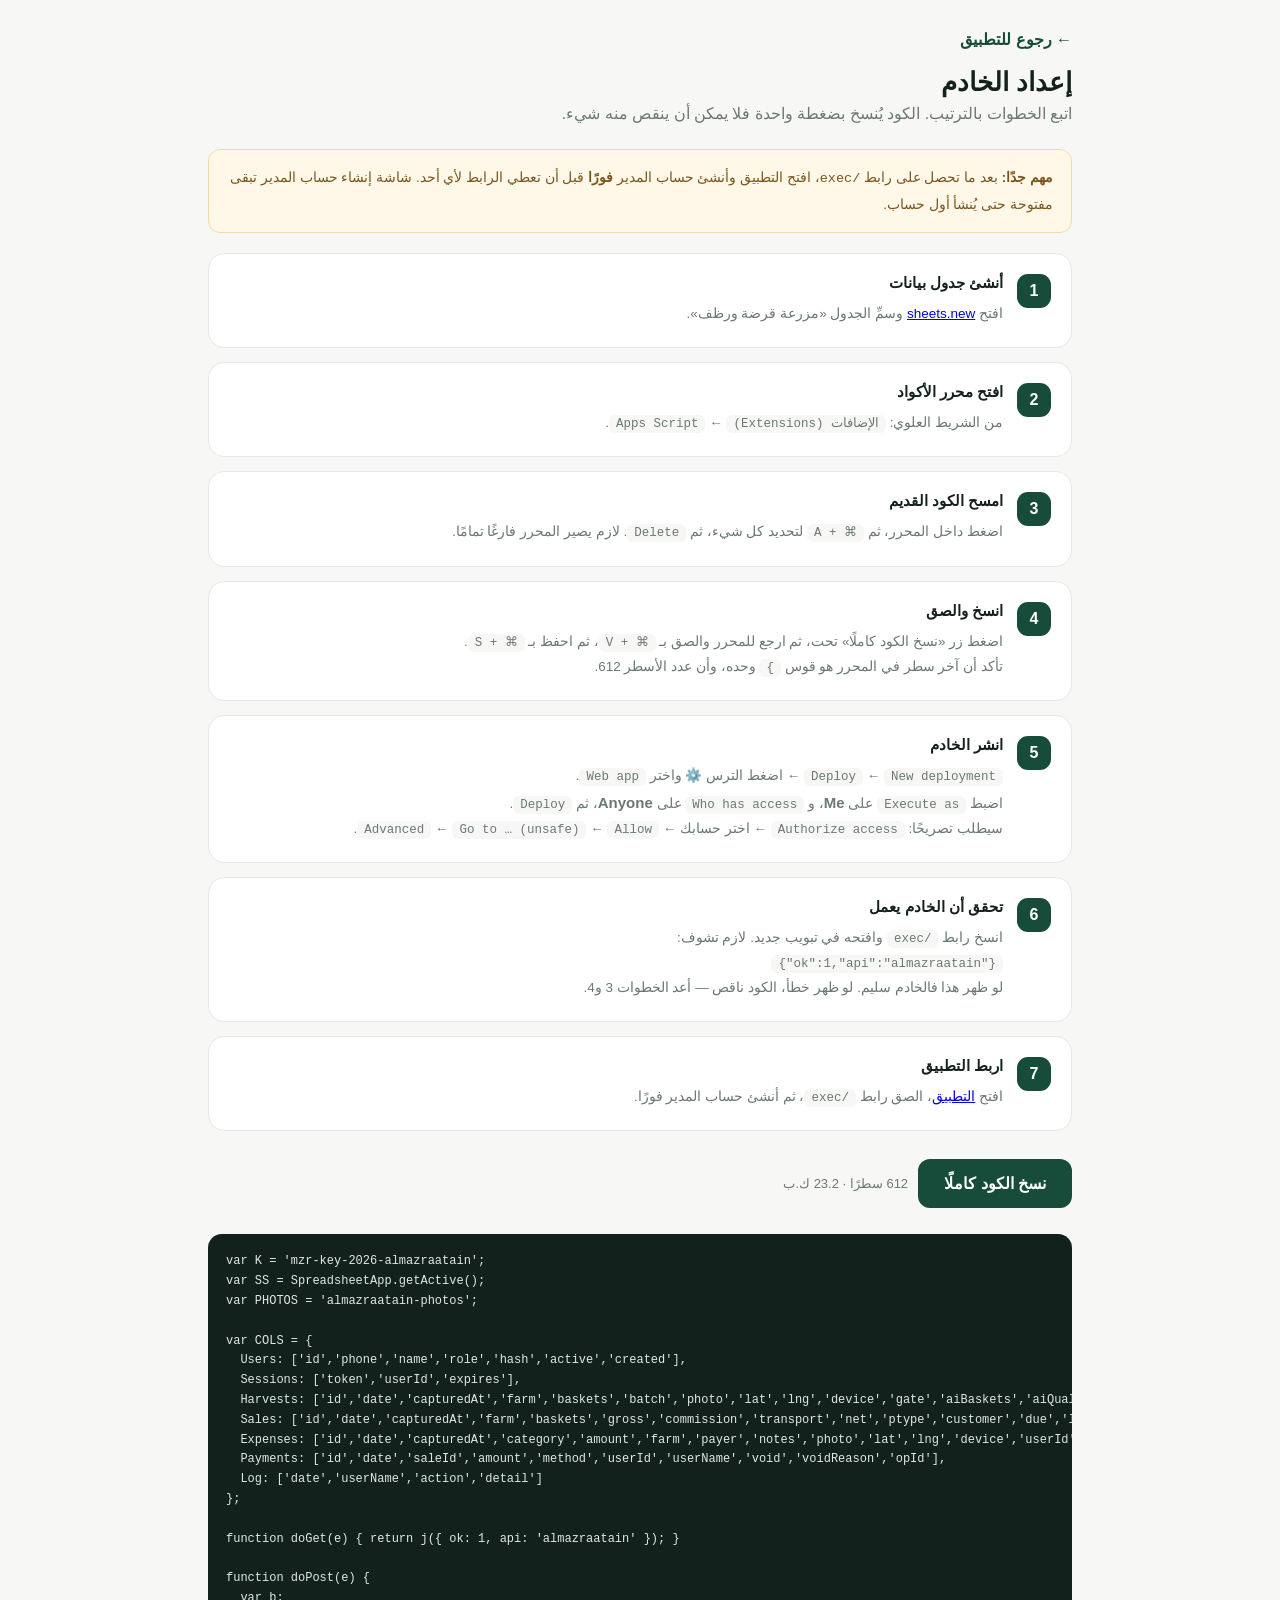
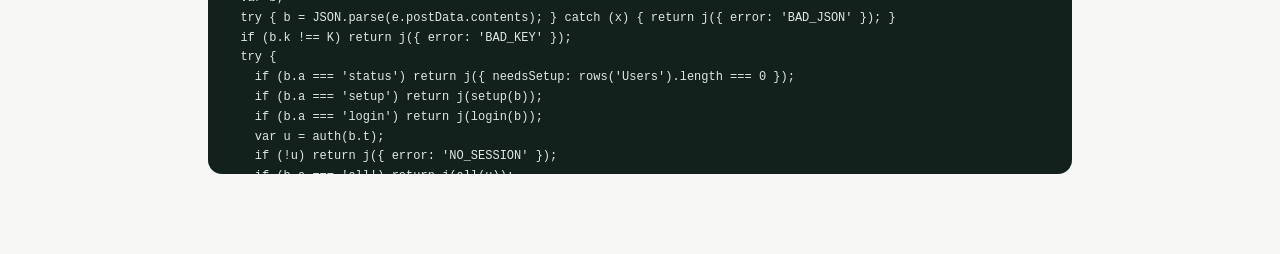
==== commit 86121d43: "تحديث صفحة الإعداد بكود الخادم الجديد" ====
--- a/setup.html
+++ b/setup.html
@@ -43,7 +43,7 @@
 
 <div class="stepbox"><span class="n">4</span><b>انسخ والصق</b>
 <p>اضغط زر «نسخ الكود كاملًا» تحت، ثم ارجع للمحرر والصق بـ <code>⌘ + V</code>، ثم احفظ بـ <code>⌘ + S</code>.<br>
-تأكد أن آخر سطر في المحرر هو قوس <code>}</code> وحده، وأن عدد الأسطر 531.</p></div>
+تأكد أن آخر سطر في المحرر هو قوس <code>}</code> وحده، وأن عدد الأسطر 612.</p></div>
 
 <div class="stepbox"><span class="n">5</span><b>انشر الخادم</b>
 <p><code>Deploy</code> ← <code>New deployment</code> ← اضغط الترس ⚙️ واختر <code>Web app</code>.<br>
@@ -60,7 +60,7 @@
 
 <div class="copybar">
 <button class="copybtn" id="cp">نسخ الكود كاملًا</button>
-<span class="meta">531 سطرًا · 20.4 ك.ب</span>
+<span class="meta">612 سطرًا · 23.2 ك.ب</span>
 </div>
 <pre id="code">var K = 'mzr-key-2026-almazraatain';
 var SS = SpreadsheetApp.getActive();
@@ -69,10 +69,10 @@
 var COLS = {
   Users: ['id','phone','name','role','hash','active','created'],
   Sessions: ['token','userId','expires'],
-  Harvests: ['id','date','capturedAt','farm','baskets','batch','photo','lat','lng','device','gate','aiBaskets','aiQuality','aiNotes','userId','userName','void','voidReason'],
-  Sales: ['id','date','capturedAt','farm','baskets','gross','commission','transport','net','ptype','customer','due','lat','lng','device','userId','userName','void','voidReason'],
-  Expenses: ['id','date','capturedAt','category','amount','farm','payer','notes','photo','lat','lng','device','userId','userName','void','voidReason'],
-  Payments: ['id','date','saleId','amount','method','userId','userName','void','voidReason'],
+  Harvests: ['id','date','capturedAt','farm','baskets','batch','photo','lat','lng','device','gate','aiBaskets','aiQuality','aiNotes','userId','userName','void','voidReason','opId'],
+  Sales: ['id','date','capturedAt','farm','baskets','gross','commission','transport','net','ptype','customer','due','lat','lng','device','userId','userName','void','voidReason','opId'],
+  Expenses: ['id','date','capturedAt','category','amount','farm','payer','notes','photo','lat','lng','device','userId','userName','void','voidReason','opId'],
+  Payments: ['id','date','saleId','amount','method','userId','userName','void','voidReason','opId'],
   Log: ['date','userName','action','detail']
 };
 
@@ -130,23 +130,40 @@
   s.setFrozenRows(1);
 }
 
-/* يضيف أي أعمدة جديدة لجدول قائم دون المساس بالبيانات الموجودة */
+/* إضافة الأعمدة الجديدة في النهاية فقط.
+   إدراج عمود في المنتصف يزيح بيانات السجلات القديمة ويخلط الحقول،
+   لذلك نرفض أي تغيير في ترتيب الأعمدة القائمة ولا نلمس البيانات. */
 function migrate(s, n) {
-  var want = COLS[n], have = s.getRange(1, 1, 1, s.getLastColumn()).getValues()[0];
-  if (have.length &gt;= want.length) {
-    var same = true;
-    for (var j = 0; j &lt; want.length; j++) if (String(have[j]) !== want[j]) { same = false; break; }
-    if (same) return;
-  }
-  for (var i = 0; i &lt; want.length; i++) {
-    if (String(have[i] || '') !== want[i]) {
-      fmtCol(s, n, i);
-      s.getRange(1, i + 1).setValue(want[i]);
-    }
-  }
-}
+  var want = COLS[n];
+  var lastCol = s.getLastColumn();
+  if (lastCol &gt;= want.length) return;
+
+  var have = s.getRange(1, 1, 1, lastCol).getValues()[0];
+  for (var i = 0; i &lt; have.length; i++) {
+    if (String(have[i]) !== want[i]) {
+      throw new Error('ترتيب أعمدة ' + n + ' لا يطابق الكود عند العمود ' + (i + 1) +
+        ' (' + have[i] + ' مقابل ' + want[i] + ') — أوقفت التعديل حماية للبيانات.');
+    }
+  }
+  for (var c = lastCol; c &lt; want.length; c++) {
+    fmtCol(s, n, c);
+    s.getRange(1, c + 1).setValue(want[c]);
+  }
+}
+
+/* قراءة الجدول مكلفة، وكانت تتكرر حتى ست مرات في حفظ واحد.
+   نخزّنها لحظيًا داخل الطلب الواحد فقط. */
+var RCACHE = {};
+function dirty(n) { delete RCACHE[n]; }
 
 function rows(n) {
+  if (RCACHE[n]) return RCACHE[n];
+  var out = readRows(n);
+  RCACHE[n] = out;
+  return out;
+}
+
+function readRows(n) {
   var s = sh(n), last = s.getLastRow();
   if (last &lt; 2) return [];
   var head = COLS[n];
@@ -164,6 +181,7 @@
   var head = COLS[n], line = [];
   for (var c = 0; c &lt; head.length; c++) line.push(o[head[c]] === undefined ? '' : o[head[c]]);
   sh(n).appendRow(line);
+  dirty(n);
 }
 
 function uid() { return Utilities.getUuid().replace(/-/g, '').substring(0, 12); }
@@ -181,8 +199,39 @@
   return token;
 }
 
+/* الجلسات كانت تتراكم بلا حذف وتُقرأ في كل طلب.
+   ننظّف المنتهية مرة كل يوم فيبقى الجدول صغيرًا. */
+function sweepSessions() {
+  var props = PropertiesService.getScriptProperties();
+  var last = Number(props.getProperty('SWEEP_AT') || 0);
+  if (Date.now() - last &lt; 864e5) return;
+  props.setProperty('SWEEP_AT', String(Date.now()));
+  var sheet = sh('Sessions'), ss = readRows('Sessions'), t = now(), n = 0;
+  for (var i = ss.length - 1; i &gt;= 0; i--) {
+    if (String(ss[i].expires) &lt;= t) { sheet.deleteRow(ss[i]._row); n++; }
+  }
+  if (n) dirty('Sessions');
+  normalisePhones();
+}
+
+/* يوحّد أرقام الجوال المخزّنة سابقًا على صيغة 05 — لا يغيّر الرقم نفسه
+   بل شكله فقط، والمطابقة تعمل قبل التوحيد وبعده. */
+function normalisePhones() {
+  var us = readRows('Users'), sheet = sh('Users');
+  var col = COLS.Users.indexOf('phone') + 1, n = 0;
+  for (var i = 0; i &lt; us.length; i++) {
+    var want = local05(us[i].phone);
+    if (want &amp;&amp; /^05[0-9]{8}$/.test(want) &amp;&amp; String(us[i].phone) !== want) {
+      sheet.getRange(us[i]._row, col).setValue(want);
+      n++;
+    }
+  }
+  if (n) dirty('Users');
+}
+
 function auth(token) {
   if (!token) return null;
+  sweepSessions();
   var ss = rows('Sessions');
   for (var i = 0; i &lt; ss.length; i++) {
     if (ss[i].token === token &amp;&amp; String(ss[i].expires) &gt; now()) {
@@ -198,6 +247,7 @@
 function logout(b) {
   var s = sh('Sessions'), ss = rows('Sessions');
   for (var i = ss.length - 1; i &gt;= 0; i--) if (ss[i].token === b.t) s.deleteRow(ss[i]._row);
+  dirty('Sessions');
   return { ok: 1 };
 }
 
@@ -210,7 +260,7 @@
   if (!b.pass || b.pass.length &lt; 8) return { error: 'SHORT_PASS' };
   var id = uid(), salt = uid();
   var nm = b.name || 'Admin';
-  append('Users', { id: id, phone: b.phone, name: nm, role: 'admin',
+  append('Users', { id: id, phone: local05(b.phone), name: nm, role: 'admin',
     hash: salt + '$' + hash(b.pass, salt), active: true, created: now() });
   var user = { id: id, name: nm, role: 'admin' };
   log(user, 'setup', b.phone);
@@ -221,22 +271,36 @@
 var MAX_TRIES = 5;
 var LOCK_MIN = 15;
 
+/* مفتاح القفل يُبنى على الرقم بعد توحيده لا على نصّه كما أُرسل.
+   بدون ذلك يصير لكل صيغة عدّاد مستقل (05… و966… و+966…)
+   فيتجاوز المخمِّن الحدَّ بمجرد تبديل الصيغة كل خمس محاولات. */
+function lockKey(phone) { return 'f_' + canonPhone(phone); }
+
+/* الصيغة المعتمدة للتخزين والعرض: 05xxxxxxxx بلا مفتاح دولة */
+function local05(v) {
+  var d = canonPhone(v);
+  return /^5[0-9]{8}$/.test(d) ? '0' + d : String(v === undefined || v === null ? '' : v);
+}
+
 function tries(phone) {
-  var p = PropertiesService.getScriptProperties().getProperty('f_' + phone);
+  var p = PropertiesService.getScriptProperties().getProperty(lockKey(phone));
   return p ? JSON.parse(p) : { n: 0, at: 0 };
 }
 
 function bump(phone, ok) {
   var props = PropertiesService.getScriptProperties();
-  if (ok) { props.deleteProperty('f_' + phone); return; }
+  if (ok) { props.deleteProperty(lockKey(phone)); return; }
   var rec = tries(phone);
   rec.n++; rec.at = Date.now();
-  props.setProperty('f_' + phone, JSON.stringify(rec));
+  props.setProperty(lockKey(phone), JSON.stringify(rec));
 }
 
 /* مقارنة الجوال بالأرقام فقط — تنجح حتى لو أزالت Sheets علامة + */
 function digitsOf(v) {
   var s = String(v === undefined || v === null ? '' : v);
+  /* الأرقام العربية-الهندية والفارسية تُحوَّل قبل أي معالجة */
+  s = s.replace(/[\u0660-\u0669]/g, function (c) { return c.charCodeAt(0) - 0x0660; })
+       .replace(/[\u06F0-\u06F9]/g, function (c) { return c.charCodeAt(0) - 0x06F0; });
   /* Sheets قد تعرض الأرقام الطويلة بصيغة علمية مثل 9.665E+11 */
   if (/^\d+(\.\d+)?[eE][+-]?\d+$/.test(s)) {
     var n = Number(s);
@@ -244,14 +308,19 @@
   }
   return s.replace(/[^0-9]/g, '');
 }
+/* صيغة قياسية واحدة للرقم مهما كُتب:
+   05x · 5x · 9665x · +9665x · 009665x  -&gt;  5x
+   تستخدمها المطابقة ومفتاح القفل معًا حتى لا يختلفا. */
+function canonPhone(v) {
+  var d = digitsOf(v);
+  d = d.replace(/^0+/, '');
+  if (d.indexOf('966') === 0) d = d.substring(3);
+  return d.replace(/^0+/, '');
+}
+
 function samePhone(a, b) {
-  var x = digitsOf(a), y = digitsOf(b);
-  if (!x || !y) return false;
-  if (x === y) return true;
-  /* 0501234567 مقابل 966501234567 */
-  var nx = x.indexOf('966') === 0 ? x.substring(3) : x.replace(/^0/, '');
-  var ny = y.indexOf('966') === 0 ? y.substring(3) : y.replace(/^0/, '');
-  return nx === ny &amp;&amp; nx.length &gt;= 9;
+  var x = canonPhone(a), y = canonPhone(b);
+  return !!x &amp;&amp; x === y &amp;&amp; x.length &gt;= 9;
 }
 
 /* الحقول المنطقية قد تعود نصًا من Sheets */
@@ -344,15 +413,28 @@
   return code + '-' + day.replace(/-/g, '') + '-' + ('00' + n).slice(-3);
 }
 
+/* لو انقطع الاتصال بعد أن يحفظ الخادم، يعيد العميل الإرسال.
+   نتعرّف على البصمة فنعيد النتيجة السابقة بدل تسجيلها مرتين. */
+function seen(table, opid) {
+  if (!opid) return null;
+  var list = rows(table);
+  for (var i = 0; i &lt; list.length; i++) if (String(list[i].opId) === String(opid)) return list[i];
+  return null;
+}
+
 function add(b, u) {
   var t = b.t2, r = b.rec, id = uid(), lock = LockService.getScriptLock();
   lock.waitLock(20000);
   try {
+    var dup = seen(t, r &amp;&amp; r.opId);
+    if (dup) {
+      return { ok: 1, id: dup.id, batch: dup.batch, net: dup.net, duplicate: 1 };
+    }
     if (t === 'Harvests') {
       if (!(Number(r.baskets) &gt; 0)) return { error: 'BAD_BASKETS' };
       if (!b.img) return { error: 'NEED_PHOTO' };
       var batch = batchNo(r.farm, r.code);
-      append('Harvests', { id: id, date: now(), capturedAt: r.capturedAt || '', farm: r.farm,
+      append('Harvests', { id: id, opId: (r.opId || ''), date: now(), capturedAt: r.capturedAt || '', farm: r.farm,
         baskets: Number(r.baskets), batch: batch, photo: upload(b.img, id),
         lat: r.lat || '', lng: r.lng || '', device: r.device || '', gate: r.gate || '',
         aiBaskets: r.aiBaskets === undefined || r.aiBaskets === '' ? '' : Number(r.aiBaskets),
@@ -369,7 +451,7 @@
       var net = Number(r.gross) - Number(r.commission || 0) - Number(r.transport || 0);
       if (net &lt; 0) return { error: 'NEG_NET' };
       if (r.ptype === 'credit' &amp;&amp; (!r.customer || !r.due)) return { error: 'NEED_CUSTOMER' };
-      append('Sales', { id: id, date: now(), capturedAt: r.capturedAt || '', farm: r.farm,
+      append('Sales', { id: id, opId: (r.opId || ''), date: now(), capturedAt: r.capturedAt || '', farm: r.farm,
         baskets: n, gross: Number(r.gross),
         commission: Number(r.commission || 0), transport: Number(r.transport || 0), net: net,
         ptype: r.ptype, customer: r.customer || '', due: r.due || '',
@@ -381,7 +463,7 @@
     if (t === 'Expenses') {
       if (!(Number(r.amount) &gt; 0)) return { error: 'BAD_AMOUNT' };
       if (!b.img) return { error: 'NEED_PHOTO' };
-      append('Expenses', { id: id, date: now(), capturedAt: r.capturedAt || '', category: r.category,
+      append('Expenses', { id: id, opId: (r.opId || ''), date: now(), capturedAt: r.capturedAt || '', category: r.category,
         amount: Number(r.amount), farm: r.farm, payer: r.payer, notes: r.notes || '',
         photo: upload(b.img, id), lat: r.lat || '', lng: r.lng || '', device: r.device || '',
         userId: u.id, userName: u.name, 'void': false, voidReason: '' });
@@ -390,7 +472,7 @@
     }
     if (t === 'Payments') {
       if (!(Number(r.amount) &gt; 0)) return { error: 'BAD_AMOUNT' };
-      append('Payments', { id: id, date: now(), saleId: r.saleId, amount: Number(r.amount),
+      append('Payments', { id: id, opId: (r.opId || ''), date: now(), saleId: r.saleId, amount: Number(r.amount),
         method: r.method || 'cash', userId: u.id, userName: u.name, 'void': false, voidReason: '' });
       log(u, 'payment', r.saleId + ' / ' + r.amount);
       return { ok: 1, id: id };
@@ -421,7 +503,7 @@
   var us = rows('Users');
   for (var i = 0; i &lt; us.length; i++) if (samePhone(us[i].phone, b.phone)) return { error: 'DUP_PHONE' };
   var salt = uid();
-  append('Users', { id: uid(), phone: b.phone, name: b.name, role: b.role || 'operator',
+  append('Users', { id: uid(), phone: local05(b.phone), name: b.name, role: b.role || 'operator',
     hash: salt + '$' + hash(b.pass, salt), active: true, created: now() });
   log(u, 'adduser', b.phone + ' / ' + b.role);
   return { ok: 1 };
@@ -574,8 +656,7 @@
   var salt = uid();
   s.getRange(target._row, COLS.Users.indexOf('hash') + 1).setValue(salt + '$' + hash(pass, salt));
   s.getRange(target._row, COLS.Users.indexOf('active') + 1).setValue(true);
-  PropertiesService.getScriptProperties().deleteProperty('f_' + target.phone);
-  PropertiesService.getScriptProperties().deleteProperty('f_+' + digitsOf(target.phone));
+  bump(target.phone, true);
 
   Logger.log('=======================================');
   Logger.log('رقم الجوال المسجّل : ' + target.phone);
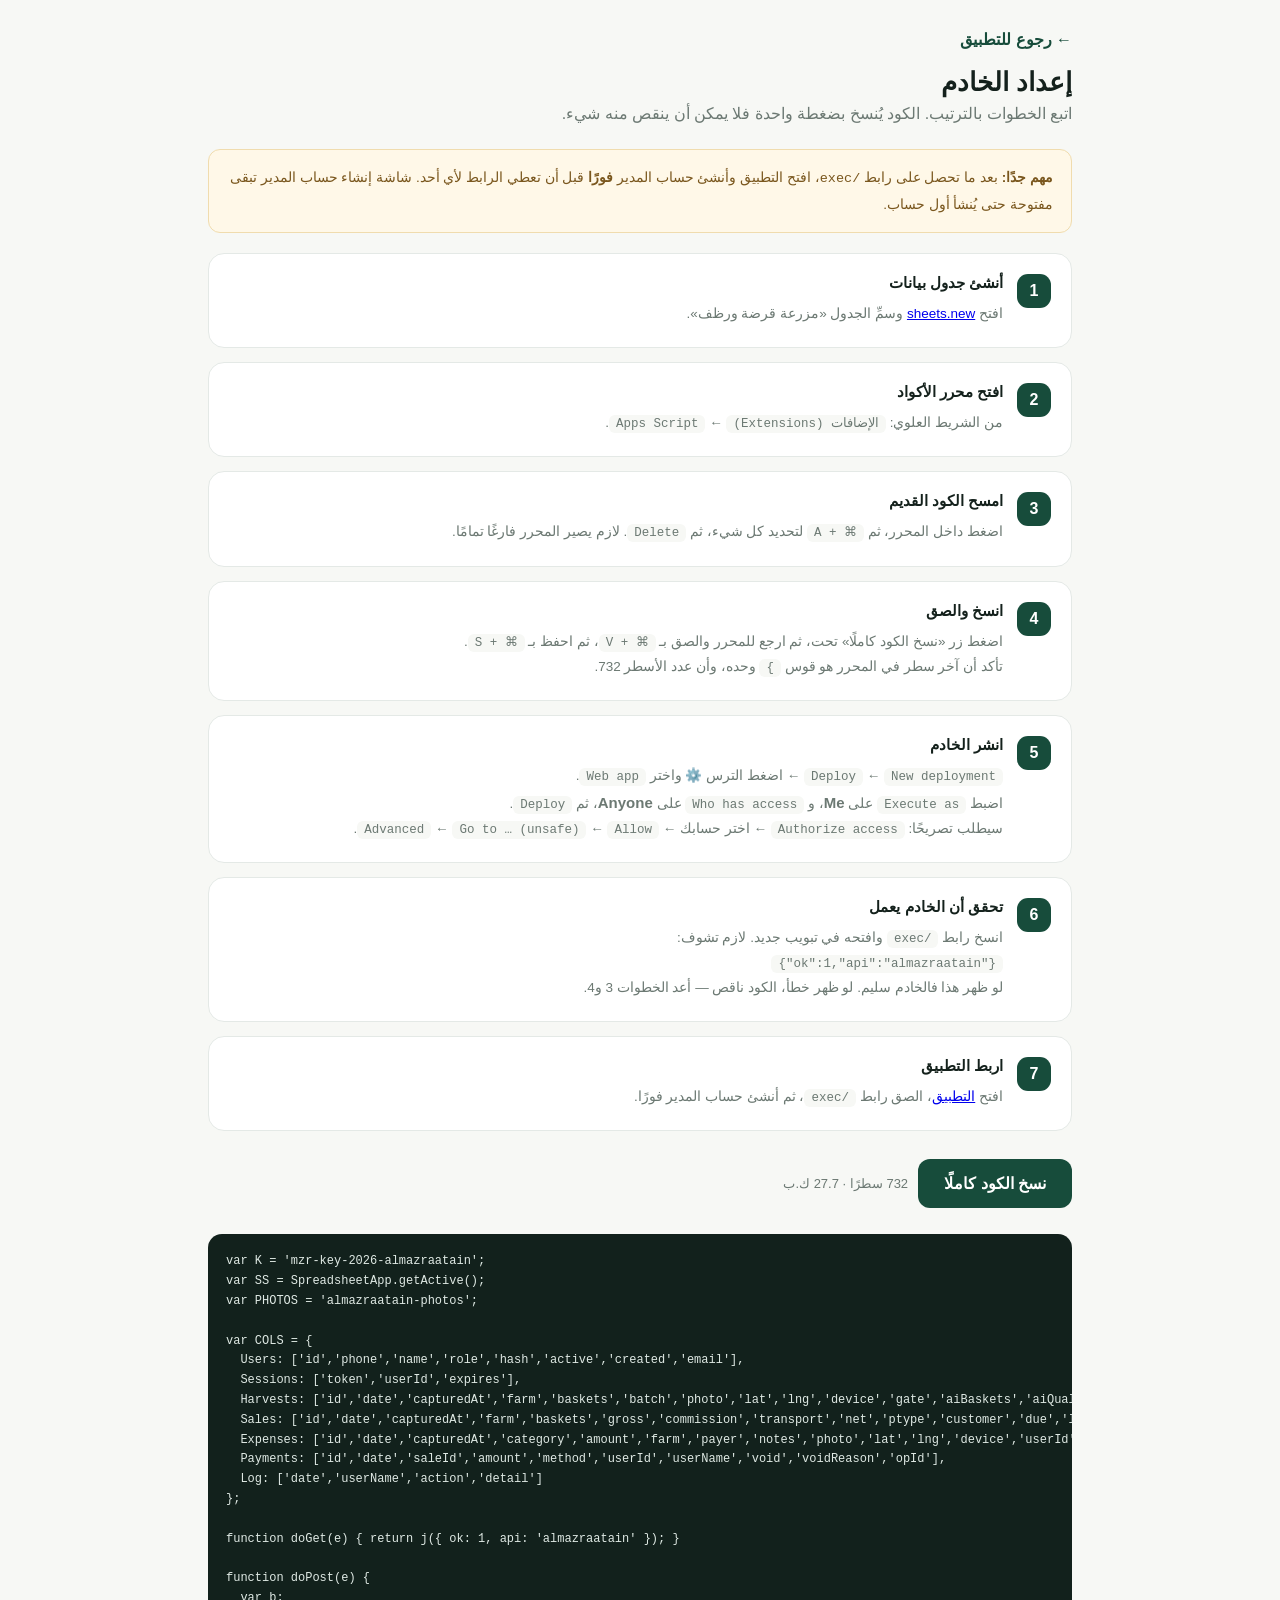
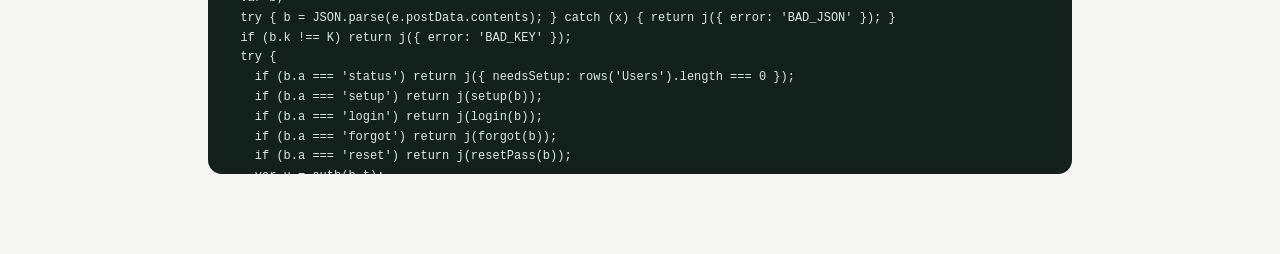
==== commit 7586ba6d: "تحديث صفحة الإعداد بكود الاستعادة" ====
--- a/setup.html
+++ b/setup.html
@@ -43,7 +43,7 @@
 
 <div class="stepbox"><span class="n">4</span><b>انسخ والصق</b>
 <p>اضغط زر «نسخ الكود كاملًا» تحت، ثم ارجع للمحرر والصق بـ <code>⌘ + V</code>، ثم احفظ بـ <code>⌘ + S</code>.<br>
-تأكد أن آخر سطر في المحرر هو قوس <code>}</code> وحده، وأن عدد الأسطر 612.</p></div>
+تأكد أن آخر سطر في المحرر هو قوس <code>}</code> وحده، وأن عدد الأسطر 732.</p></div>
 
 <div class="stepbox"><span class="n">5</span><b>انشر الخادم</b>
 <p><code>Deploy</code> ← <code>New deployment</code> ← اضغط الترس ⚙️ واختر <code>Web app</code>.<br>
@@ -60,14 +60,14 @@
 
 <div class="copybar">
 <button class="copybtn" id="cp">نسخ الكود كاملًا</button>
-<span class="meta">612 سطرًا · 23.2 ك.ب</span>
+<span class="meta">732 سطرًا · 27.7 ك.ب</span>
 </div>
 <pre id="code">var K = 'mzr-key-2026-almazraatain';
 var SS = SpreadsheetApp.getActive();
 var PHOTOS = 'almazraatain-photos';
 
 var COLS = {
-  Users: ['id','phone','name','role','hash','active','created'],
+  Users: ['id','phone','name','role','hash','active','created','email'],
   Sessions: ['token','userId','expires'],
   Harvests: ['id','date','capturedAt','farm','baskets','batch','photo','lat','lng','device','gate','aiBaskets','aiQuality','aiNotes','userId','userName','void','voidReason','opId'],
   Sales: ['id','date','capturedAt','farm','baskets','gross','commission','transport','net','ptype','customer','due','lat','lng','device','userId','userName','void','voidReason','opId'],
@@ -86,6 +86,8 @@
     if (b.a === 'status') return j({ needsSetup: rows('Users').length === 0 });
     if (b.a === 'setup') return j(setup(b));
     if (b.a === 'login') return j(login(b));
+    if (b.a === 'forgot') return j(forgot(b));
+    if (b.a === 'reset') return j(resetPass(b));
     var u = auth(b.t);
     if (!u) return j({ error: 'NO_SESSION' });
     if (b.a === 'all') return j(all(u));
@@ -500,11 +502,16 @@
 function addUser(b, u) {
   if (u.role !== 'admin') return { error: 'NOT_ADMIN' };
   if (!b.pass || b.pass.length &lt; 8) return { error: 'SHORT_PASS' };
+  var em = canonEmail(b.email);
+  if (em &amp;&amp; !validEmail(em)) return { error: 'BAD_EMAIL' };
   var us = rows('Users');
-  for (var i = 0; i &lt; us.length; i++) if (samePhone(us[i].phone, b.phone)) return { error: 'DUP_PHONE' };
+  for (var i = 0; i &lt; us.length; i++) {
+    if (samePhone(us[i].phone, b.phone)) return { error: 'DUP_PHONE' };
+    if (em &amp;&amp; canonEmail(us[i].email) === em) return { error: 'DUP_EMAIL' };
+  }
   var salt = uid();
   append('Users', { id: uid(), phone: local05(b.phone), name: b.name, role: b.role || 'operator',
-    hash: salt + '$' + hash(b.pass, salt), active: true, created: now() });
+    hash: salt + '$' + hash(b.pass, salt), active: true, created: now(), email: em });
   log(u, 'adduser', b.phone + ' / ' + b.role);
   return { ok: 1 };
 }
@@ -630,6 +637,14 @@
         s.getRange(us[i]._row, COLS.Users.indexOf('hash') + 1).setValue(salt + '$' + hash(b.pass, salt));
       }
       if (b.role) s.getRange(us[i]._row, COLS.Users.indexOf('role') + 1).setValue(b.role);
+      if (b.email !== undefined) {
+        var nem = canonEmail(b.email);
+        if (nem &amp;&amp; !validEmail(nem)) return { error: 'BAD_EMAIL' };
+        for (var k = 0; k &lt; us.length; k++) {
+          if (us[k].id !== b.id &amp;&amp; nem &amp;&amp; canonEmail(us[k].email) === nem) return { error: 'DUP_EMAIL' };
+        }
+        s.getRange(us[i]._row, COLS.Users.indexOf('email') + 1).setValue(nem);
+      }
       log(u, 'setuser', b.id);
       return { ok: 1 };
     }
@@ -673,6 +688,111 @@
     Logger.log((i + 1) + ') ' + us[i].name + ' | ' + us[i].phone +
       ' | ' + us[i].role + ' | ' + (isTrue(us[i].active) ? 'نشط' : 'معطّل'));
   }
+}
+
+
+/* ═══════════ استعادة كلمة المرور بالبريد ═══════════ */
+var RESET_TTL_MIN = 15;      /* صلاحية الرمز */
+var RESET_MAX_TRIES = 5;     /* محاولات إدخال الرمز */
+var RESET_COOLDOWN_SEC = 60; /* بين طلبين لنفس البريد */
+
+function canonEmail(v) { return String(v === undefined || v === null ? '' : v).trim().toLowerCase(); }
+function validEmail(v) { return /^[^@\s]+@[^@\s]+\.[^@\s]+$/.test(v); }
+function escHtml(v) {
+  return String(v === undefined || v === null ? '' : v)
+    .replace(/&amp;/g, '&amp;amp;').replace(/&lt;/g, '&amp;lt;').replace(/&gt;/g, '&amp;gt;');
+}
+function resetKey(email) { return 'r_' + canonEmail(email); }
+
+function findByEmail(em) {
+  var us = rows('Users');
+  for (var i = 0; i &lt; us.length; i++) {
+    if (canonEmail(us[i].email) === em &amp;&amp; isTrue(us[i].active)) return us[i];
+  }
+  return null;
+}
+
+/* يرد بنجاح دائمًا — حتى لا يكشف أي بريد مسجّل في النظام */
+function forgot(b) {
+  var em = canonEmail(b.email);
+  if (!validEmail(em)) return { error: 'BAD_EMAIL' };
+
+  var props = PropertiesService.getScriptProperties();
+  var key = resetKey(em);
+  var prev = props.getProperty(key);
+  if (prev) {
+    try {
+      var old = JSON.parse(prev);
+      /* منع إغراق البريد بالطلبات المتتابعة */
+      if (Date.now() - old.at &lt; RESET_COOLDOWN_SEC * 1000) return { ok: 1 };
+    } catch (x) {}
+  }
+
+  var target = findByEmail(em);
+  if (!target) return { ok: 1 };
+
+  var code = String(Math.floor(100000 + Math.random() * 900000));
+  props.setProperty(key, JSON.stringify({ code: code, at: Date.now(), tries: 0, id: target.id }));
+
+  MailApp.sendEmail({
+    to: em,
+    subject: 'رمز استعادة كلمة المرور — مزرعة قرضة ورظف',
+    htmlBody:
+      '&lt;div dir="rtl" style="font-family:Tahoma,Arial,sans-serif;font-size:15px;color:#14211c"&gt;' +
+      '&lt;p&gt;مرحبًا ' + escHtml(target.name) + '،&lt;/p&gt;' +
+      '&lt;p&gt;رمز استعادة كلمة المرور الخاص بك:&lt;/p&gt;' +
+      '&lt;p style="font-size:32px;font-weight:bold;letter-spacing:8px;direction:ltr;' +
+      'background:#e9f4ef;color:#174c3b;padding:14px;border-radius:10px;text-align:center"&gt;' + code + '&lt;/p&gt;' +
+      '&lt;p&gt;الرمز صالح لمدة ' + RESET_TTL_MIN + ' دقيقة.&lt;/p&gt;' +
+      '&lt;p style="color:#6c7973"&gt;إن لم تطلب الاستعادة فتجاهل هذه الرسالة، ولم يتغيّر شيء في حسابك.&lt;/p&gt;' +
+      '&lt;/div&gt;'
+  });
+  log(null, 'forgot', em);
+  return { ok: 1 };
+}
+
+function resetPass(b) {
+  var em = canonEmail(b.email);
+  var props = PropertiesService.getScriptProperties();
+  var key = resetKey(em);
+  var raw = props.getProperty(key);
+  if (!raw) return { error: 'BAD_CODE' };
+
+  var rec;
+  try { rec = JSON.parse(raw); } catch (x) { props.deleteProperty(key); return { error: 'BAD_CODE' }; }
+
+  if (Date.now() - rec.at &gt; RESET_TTL_MIN * 60000) { props.deleteProperty(key); return { error: 'CODE_EXPIRED' }; }
+  if (rec.tries &gt;= RESET_MAX_TRIES) { props.deleteProperty(key); return { error: 'CODE_LOCKED' }; }
+
+  if (String(b.code === undefined || b.code === null ? '' : b.code).trim() !== rec.code) {
+    rec.tries++;
+    props.setProperty(key, JSON.stringify(rec));
+    return { error: 'BAD_CODE' };
+  }
+  if (!b.pass || b.pass.length &lt; 8) return { error: 'SHORT_PASS' };
+
+  var us = rows('Users'), sheet = sh('Users'), col = COLS.Users.indexOf('hash') + 1;
+  for (var i = 0; i &lt; us.length; i++) {
+    if (us[i].id === rec.id) {
+      var salt = uid();
+      sheet.getRange(us[i]._row, col).setValue(salt + '$' + hash(b.pass, salt));
+      dirty('Users');
+      props.deleteProperty(key);
+      props.deleteProperty(lockKey(us[i].phone));  /* يفك أي قفل محاولات */
+      killSessions(us[i].id);                      /* يبطل الجلسات القديمة */
+      log(null, 'reset', em);
+      return { ok: 1 };
+    }
+  }
+  return { error: 'BAD_CODE' };
+}
+
+function killSessions(userId) {
+  var sheet = sh('Sessions'), ss = readRows('Sessions'), n = 0;
+  for (var i = ss.length - 1; i &gt;= 0; i--) {
+    if (ss[i].userId === userId) { sheet.deleteRow(ss[i]._row); n++; }
+  }
+  if (n) dirty('Sessions');
 }
 </pre>
 </main>
--- a/styles.css
+++ b/styles.css
@@ -233,3 +233,5 @@
 .manual summary{cursor:pointer;font-size:13px;font-weight:700;color:var(--green)}
 .manual label{margin:12px 0 8px}
 .manual input{direction:ltr;text-align:left}
+.linkbtn{display:block;width:100%;border:0;background:none;color:var(--green);font:inherit;font-size:13px;font-weight:700;padding:12px 0 0;cursor:pointer}
+.linkbtn:hover{text-decoration:underline}
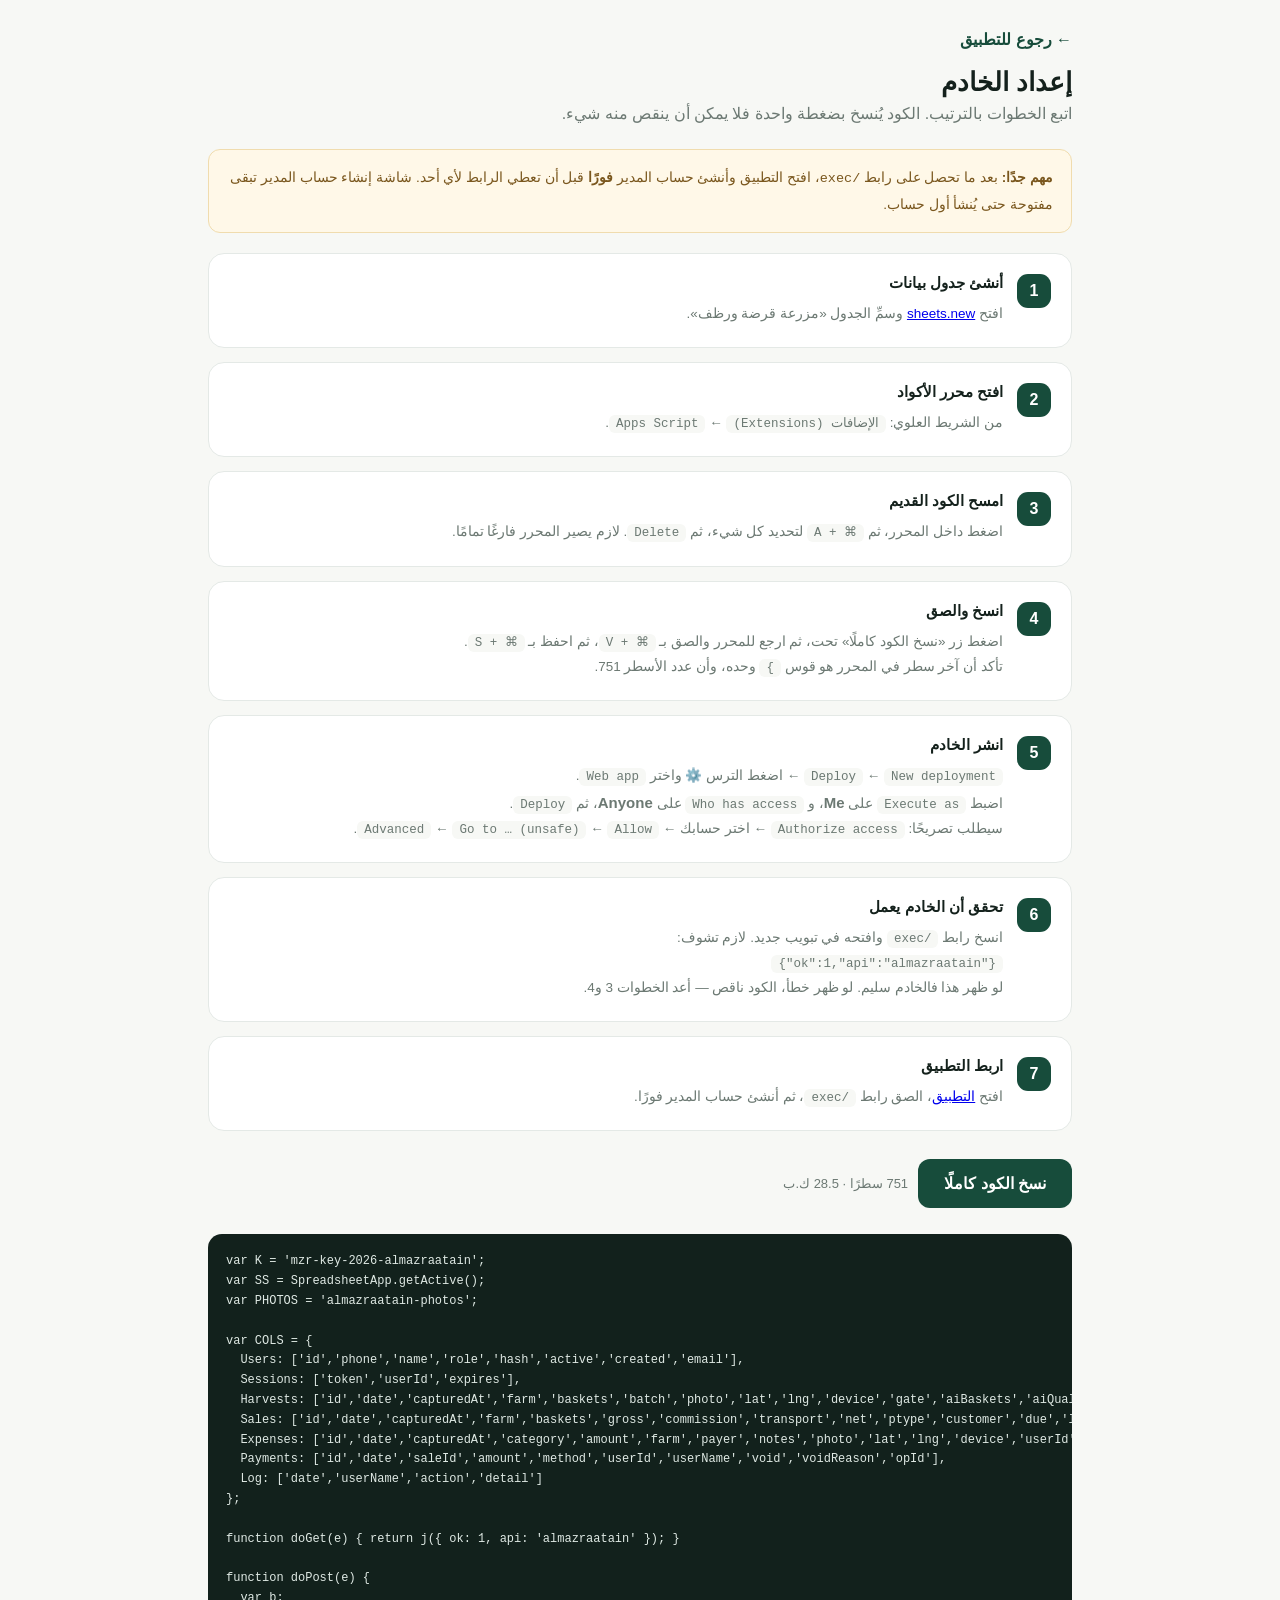
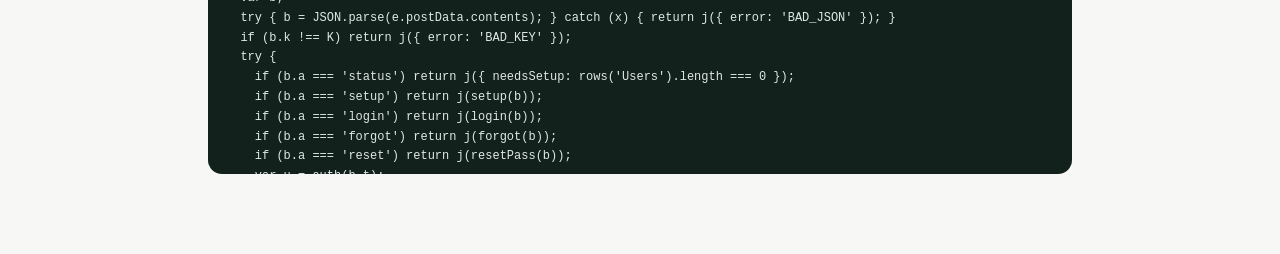
==== commit 054e1e76: "الدخول بالبريد الإلكتروني - شاشة الدخول تطلب البريد بدل رقم الجوال - الجوال ما زال مقبولًا للحسابات " ====
--- a/setup.html
+++ b/setup.html
@@ -43,7 +43,7 @@
 
 <div class="stepbox"><span class="n">4</span><b>انسخ والصق</b>
 <p>اضغط زر «نسخ الكود كاملًا» تحت، ثم ارجع للمحرر والصق بـ <code>⌘ + V</code>، ثم احفظ بـ <code>⌘ + S</code>.<br>
-تأكد أن آخر سطر في المحرر هو قوس <code>}</code> وحده، وأن عدد الأسطر 732.</p></div>
+تأكد أن آخر سطر في المحرر هو قوس <code>}</code> وحده، وأن عدد الأسطر 751.</p></div>
 
 <div class="stepbox"><span class="n">5</span><b>انشر الخادم</b>
 <p><code>Deploy</code> ← <code>New deployment</code> ← اضغط الترس ⚙️ واختر <code>Web app</code>.<br>
@@ -60,7 +60,7 @@
 
 <div class="copybar">
 <button class="copybtn" id="cp">نسخ الكود كاملًا</button>
-<span class="meta">732 سطرًا · 27.7 ك.ب</span>
+<span class="meta">751 سطرًا · 28.5 ك.ب</span>
 </div>
 <pre id="code">var K = 'mzr-key-2026-almazraatain';
 var SS = SpreadsheetApp.getActive();
@@ -260,10 +260,12 @@
 function setup(b) {
   if (rows('Users').length &gt; 0) return { error: 'ALREADY_SETUP' };
   if (!b.pass || b.pass.length &lt; 8) return { error: 'SHORT_PASS' };
+  var em = canonEmail(b.email);
+  if (!validEmail(em)) return { error: 'BAD_EMAIL' };
   var id = uid(), salt = uid();
   var nm = b.name || 'Admin';
   append('Users', { id: id, phone: local05(b.phone), name: nm, role: 'admin',
-    hash: salt + '$' + hash(b.pass, salt), active: true, created: now() });
+    hash: salt + '$' + hash(b.pass, salt), active: true, created: now(), email: em });
   var user = { id: id, name: nm, role: 'admin' };
   log(user, 'setup', b.phone);
   return { ok: 1, t: mkToken(id), user: user };
@@ -277,6 +279,12 @@
    بدون ذلك يصير لكل صيغة عدّاد مستقل (05… و966… و+966…)
    فيتجاوز المخمِّن الحدَّ بمجرد تبديل الصيغة كل خمس محاولات. */
 function lockKey(phone) { return 'f_' + canonPhone(phone); }
+
+/* المعرّف قد يكون بريدًا أو جوالًا — مفتاح القفل يتبعه */
+function idKey(raw) {
+  var v = String(raw === undefined || raw === null ? '' : raw);
+  return v.indexOf('@') &gt;= 0 ? ('fe_' + canonEmail(v)) : lockKey(v);
+}
 
 /* الصيغة المعتمدة للتخزين والعرض: 05xxxxxxxx بلا مفتاح دولة */
 function local05(v) {
@@ -329,24 +337,35 @@
 function isTrue(v) { return v === true || String(v).toUpperCase() === 'TRUE'; }
 
 function login(b) {
-  var phone = String(b.phone);
-  var rec = tries(phone);
+  /* المعرّف: البريد أولًا، ويُقبل الجوال أيضًا للحسابات القديمة بلا بريد */
+  var raw = String(b.id !== undefined &amp;&amp; b.id !== null &amp;&amp; b.id !== ''
+    ? b.id : (b.phone === undefined || b.phone === null ? '' : b.phone));
+  var byEmail = raw.indexOf('@') &gt;= 0;
+  var key = idKey(raw);
+
+  var props = PropertiesService.getScriptProperties();
+  var p = props.getProperty(key);
+  var rec = p ? JSON.parse(p) : { n: 0, at: 0 };
   var mins = (Date.now() - rec.at) / 60000;
   if (rec.n &gt;= MAX_TRIES &amp;&amp; mins &lt; LOCK_MIN) return { error: 'LOCKED' };
-  if (mins &gt;= LOCK_MIN) bump(phone, true);
+  if (mins &gt;= LOCK_MIN) props.deleteProperty(key);
 
   var us = rows('Users');
   for (var i = 0; i &lt; us.length; i++) {
     var u = us[i];
-    if (samePhone(u.phone, phone) &amp;&amp; isTrue(u.active)) {
+    var hit = byEmail
+      ? (canonEmail(u.email) !== '' &amp;&amp; canonEmail(u.email) === canonEmail(raw))
+      : samePhone(u.phone, raw);
+    if (hit &amp;&amp; isTrue(u.active)) {
       var parts = String(u.hash).split('$');
       if (hash(b.pass, parts[0]) === parts[1]) {
-        bump(phone, true);
+        props.deleteProperty(key);
         return { ok: 1, t: mkToken(u.id), user: { id: u.id, name: u.name, role: u.role } };
       }
     }
   }
-  bump(phone, false);
+  rec.n++; rec.at = Date.now();
+  props.setProperty(key, JSON.stringify(rec));
   return { error: 'BAD_LOGIN' };
 }
 
--- a/styles.css
+++ b/styles.css
@@ -235,3 +235,4 @@
 .manual input{direction:ltr;text-align:left}
 .linkbtn{display:block;width:100%;border:0;background:none;color:var(--green);font:inherit;font-size:13px;font-weight:700;padding:12px 0 0;cursor:pointer}
 .linkbtn:hover{text-decoration:underline}
+.hintline{margin:-8px 0 14px!important;color:var(--muted)!important;font-size:11.5px;text-align:right}
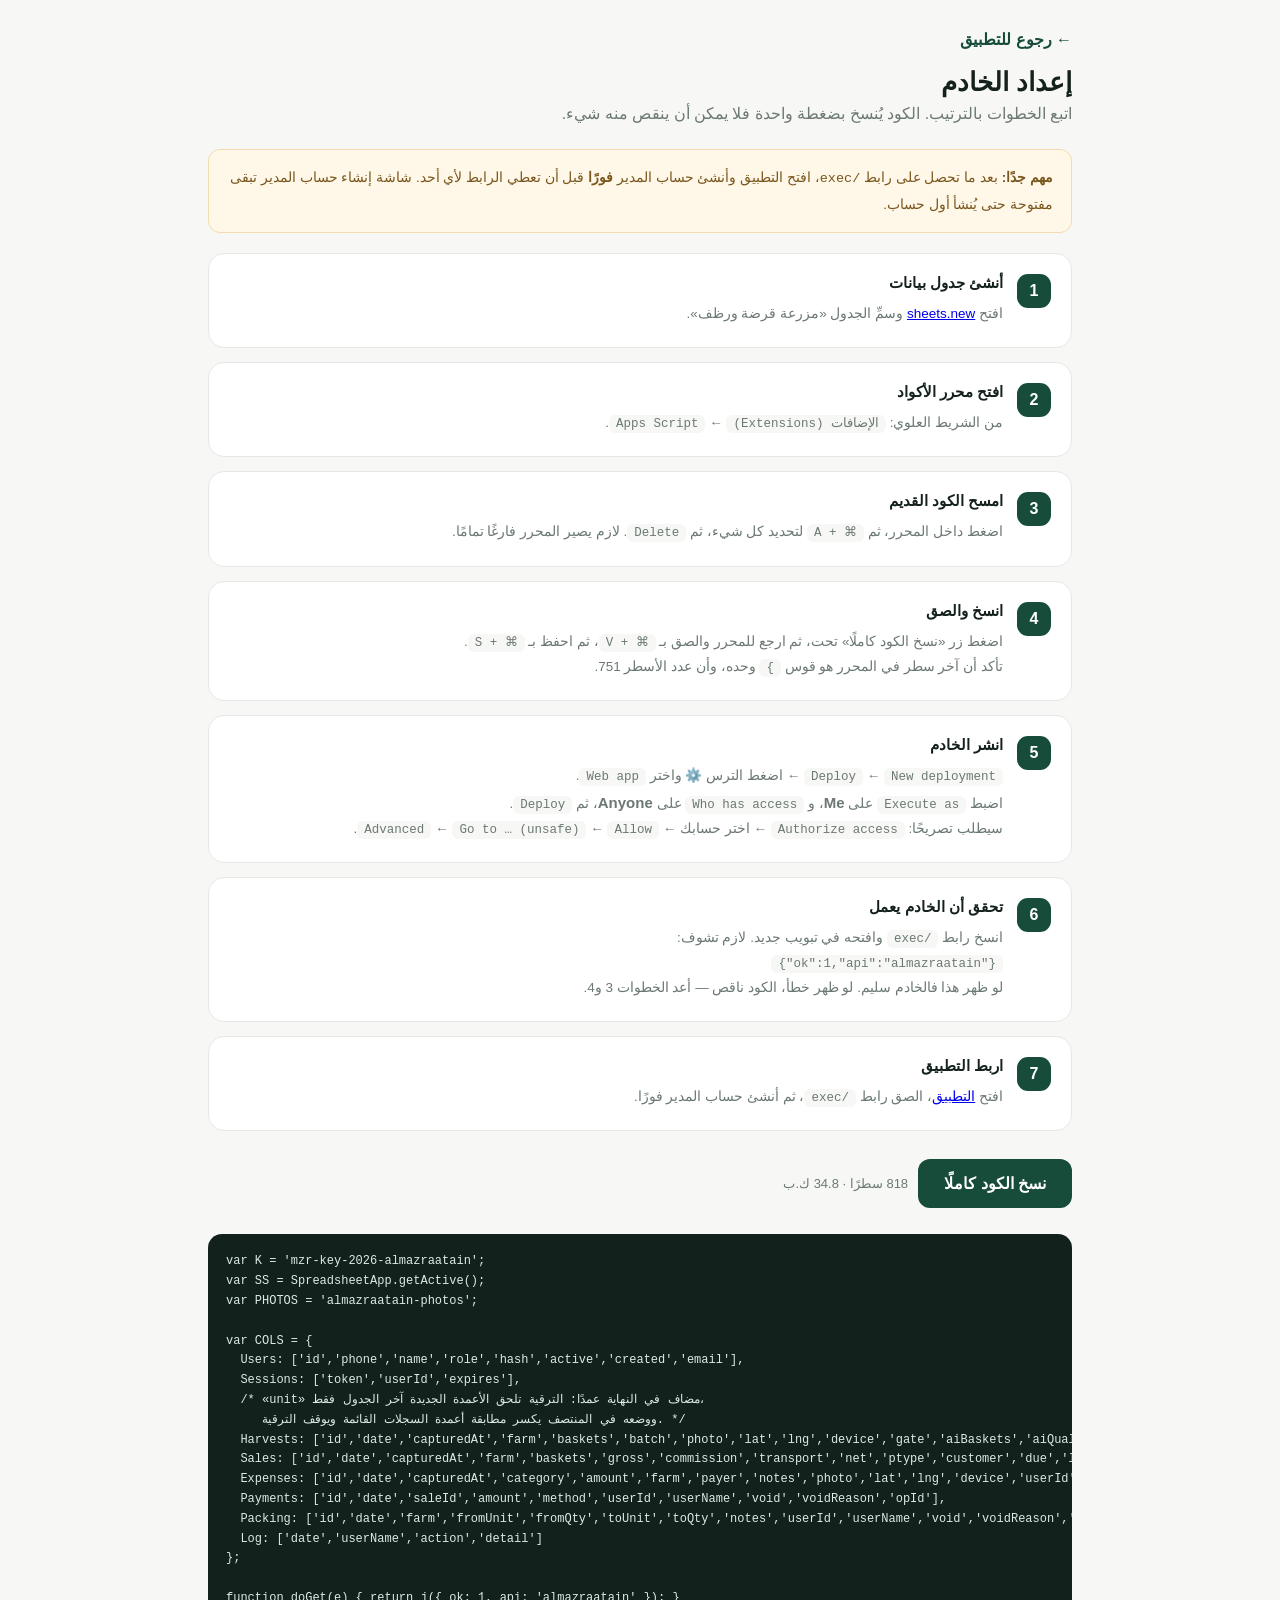
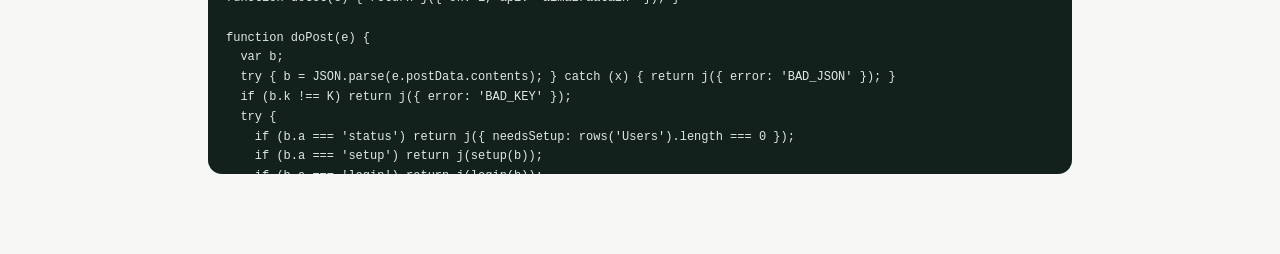
==== commit 9392bb71: "أمان الترقية وتصحيح احتساب الملغى - نقل عمود unit لآخر الجدول: الترقية تلحق الأعمدة الجديدة في النها" ====
--- a/setup.html
+++ b/setup.html
@@ -60,46 +60,50 @@
 
 <div class="copybar">
 <button class="copybtn" id="cp">نسخ الكود كاملًا</button>
-<span class="meta">751 سطرًا · 28.5 ك.ب</span>
+<span class="meta">818 سطرًا · 34.8 ك.ب</span>
 </div>
-<pre id="code">var K = 'mzr-key-2026-almazraatain';
+<pre id="code">var K = &#x27;mzr-key-2026-almazraatain&#x27;;
 var SS = SpreadsheetApp.getActive();
-var PHOTOS = 'almazraatain-photos';
+var PHOTOS = &#x27;almazraatain-photos&#x27;;
 
 var COLS = {
-  Users: ['id','phone','name','role','hash','active','created','email'],
-  Sessions: ['token','userId','expires'],
-  Harvests: ['id','date','capturedAt','farm','baskets','batch','photo','lat','lng','device','gate','aiBaskets','aiQuality','aiNotes','userId','userName','void','voidReason','opId'],
-  Sales: ['id','date','capturedAt','farm','baskets','gross','commission','transport','net','ptype','customer','due','lat','lng','device','userId','userName','void','voidReason','opId'],
-  Expenses: ['id','date','capturedAt','category','amount','farm','payer','notes','photo','lat','lng','device','userId','userName','void','voidReason','opId'],
-  Payments: ['id','date','saleId','amount','method','userId','userName','void','voidReason','opId'],
-  Log: ['date','userName','action','detail']
+  Users: [&#x27;id&#x27;,&#x27;phone&#x27;,&#x27;name&#x27;,&#x27;role&#x27;,&#x27;hash&#x27;,&#x27;active&#x27;,&#x27;created&#x27;,&#x27;email&#x27;],
+  Sessions: [&#x27;token&#x27;,&#x27;userId&#x27;,&#x27;expires&#x27;],
+  /* «unit» مضاف في النهاية عمدًا: الترقية تلحق الأعمدة الجديدة آخر الجدول فقط،
+     ووضعه في المنتصف يكسر مطابقة أعمدة السجلات القائمة ويوقف الترقية. */
+  Harvests: [&#x27;id&#x27;,&#x27;date&#x27;,&#x27;capturedAt&#x27;,&#x27;farm&#x27;,&#x27;baskets&#x27;,&#x27;batch&#x27;,&#x27;photo&#x27;,&#x27;lat&#x27;,&#x27;lng&#x27;,&#x27;device&#x27;,&#x27;gate&#x27;,&#x27;aiBaskets&#x27;,&#x27;aiQuality&#x27;,&#x27;aiNotes&#x27;,&#x27;userId&#x27;,&#x27;userName&#x27;,&#x27;void&#x27;,&#x27;voidReason&#x27;,&#x27;opId&#x27;,&#x27;unit&#x27;],
+  Sales: [&#x27;id&#x27;,&#x27;date&#x27;,&#x27;capturedAt&#x27;,&#x27;farm&#x27;,&#x27;baskets&#x27;,&#x27;gross&#x27;,&#x27;commission&#x27;,&#x27;transport&#x27;,&#x27;net&#x27;,&#x27;ptype&#x27;,&#x27;customer&#x27;,&#x27;due&#x27;,&#x27;lat&#x27;,&#x27;lng&#x27;,&#x27;device&#x27;,&#x27;userId&#x27;,&#x27;userName&#x27;,&#x27;void&#x27;,&#x27;voidReason&#x27;,&#x27;opId&#x27;,&#x27;unit&#x27;],
+  Expenses: [&#x27;id&#x27;,&#x27;date&#x27;,&#x27;capturedAt&#x27;,&#x27;category&#x27;,&#x27;amount&#x27;,&#x27;farm&#x27;,&#x27;payer&#x27;,&#x27;notes&#x27;,&#x27;photo&#x27;,&#x27;lat&#x27;,&#x27;lng&#x27;,&#x27;device&#x27;,&#x27;userId&#x27;,&#x27;userName&#x27;,&#x27;void&#x27;,&#x27;voidReason&#x27;,&#x27;opId&#x27;],
+  Payments: [&#x27;id&#x27;,&#x27;date&#x27;,&#x27;saleId&#x27;,&#x27;amount&#x27;,&#x27;method&#x27;,&#x27;userId&#x27;,&#x27;userName&#x27;,&#x27;void&#x27;,&#x27;voidReason&#x27;,&#x27;opId&#x27;],
+  Packing: [&#x27;id&#x27;,&#x27;date&#x27;,&#x27;farm&#x27;,&#x27;fromUnit&#x27;,&#x27;fromQty&#x27;,&#x27;toUnit&#x27;,&#x27;toQty&#x27;,&#x27;notes&#x27;,&#x27;userId&#x27;,&#x27;userName&#x27;,&#x27;void&#x27;,&#x27;voidReason&#x27;,&#x27;opId&#x27;],
+  Log: [&#x27;date&#x27;,&#x27;userName&#x27;,&#x27;action&#x27;,&#x27;detail&#x27;]
 };
 
-function doGet(e) { return j({ ok: 1, api: 'almazraatain' }); }
+function doGet(e) { return j({ ok: 1, api: &#x27;almazraatain&#x27; }); }
 
 function doPost(e) {
   var b;
-  try { b = JSON.parse(e.postData.contents); } catch (x) { return j({ error: 'BAD_JSON' }); }
-  if (b.k !== K) return j({ error: 'BAD_KEY' });
+  try { b = JSON.parse(e.postData.contents); } catch (x) { return j({ error: &#x27;BAD_JSON&#x27; }); }
+  if (b.k !== K) return j({ error: &#x27;BAD_KEY&#x27; });
   try {
-    if (b.a === 'status') return j({ needsSetup: rows('Users').length === 0 });
-    if (b.a === 'setup') return j(setup(b));
-    if (b.a === 'login') return j(login(b));
-    if (b.a === 'forgot') return j(forgot(b));
-    if (b.a === 'reset') return j(resetPass(b));
+    if (b.a === &#x27;status&#x27;) return j({ needsSetup: rows(&#x27;Users&#x27;).length === 0 });
+    if (b.a === &#x27;setup&#x27;) return j(setup(b));
+    if (b.a === &#x27;login&#x27;) return j(login(b));
+    if (b.a === &#x27;forgot&#x27;) return j(forgot(b));
+    if (b.a === &#x27;reset&#x27;) return j(resetPass(b));
     var u = auth(b.t);
-    if (!u) return j({ error: 'NO_SESSION' });
-    if (b.a === 'all') return j(all(u));
-    if (b.a === 'add') return j(add(b, u));
-    if (b.a === 'void') return j(voidRow(b, u));
-    if (b.a === 'img') return j(img(b));
-    if (b.a === 'ai') return j(aiRun(b, u));
-    if (b.a === 'adduser') return j(addUser(b, u));
-    if (b.a === 'setuser') return j(setUser(b, u));
-    if (b.a === 'logout') return j(logout(b));
-    return j({ error: 'BAD_ACTION' });
-  } catch (err) { return j({ error: 'ERR', detail: String(err) }); }
+    if (!u) return j({ error: &#x27;NO_SESSION&#x27; });
+    if (b.a === &#x27;all&#x27;) return j(all(u));
+    if (b.a === &#x27;add&#x27;) return j(add(b, u));
+    if (b.a === &#x27;void&#x27;) return j(voidRow(b, u));
+    if (b.a === &#x27;img&#x27;) return j(img(b));
+    if (b.a === &#x27;ai&#x27;) return j(aiRun(b, u));
+    if (b.a === &#x27;setunits&#x27;) return j(setUnits(b, u));
+    if (b.a === &#x27;adduser&#x27;) return j(addUser(b, u));
+    if (b.a === &#x27;setuser&#x27;) return j(setUser(b, u));
+    if (b.a === &#x27;logout&#x27;) return j(logout(b));
+    return j({ error: &#x27;BAD_ACTION&#x27; });
+  } catch (err) { return j({ error: &#x27;ERR&#x27;, detail: String(err) }); }
 }
 
 function j(o) {
@@ -108,8 +112,8 @@
 
 /* الأعمدة الرقمية والمنطقية تبقى بصيغتها، وكل ما عداها يُجبر كنص صريح
    حتى لا تحوّل Sheets رقم الجوال (+966...) لمعادلة أو التواريخ لصيغة أخرى. */
-var NUMCOLS = ['baskets','gross','commission','transport','net','amount','lat','lng','aiBaskets','aiQuality'];
-var BOOLCOLS = ['active','void'];
+var NUMCOLS = [&#x27;baskets&#x27;,&#x27;gross&#x27;,&#x27;commission&#x27;,&#x27;transport&#x27;,&#x27;net&#x27;,&#x27;amount&#x27;,&#x27;lat&#x27;,&#x27;lng&#x27;,&#x27;aiBaskets&#x27;,&#x27;aiQuality&#x27;,&#x27;fromQty&#x27;,&#x27;toQty&#x27;];
+var BOOLCOLS = [&#x27;active&#x27;,&#x27;void&#x27;];
 
 function sh(n) {
   var s = SS.getSheetByName(n);
@@ -122,7 +126,7 @@
 function fmtCol(s, n, i) {
   var c = COLS[n][i];
   if (NUMCOLS.indexOf(c) &lt; 0 &amp;&amp; BOOLCOLS.indexOf(c) &lt; 0) {
-    s.getRange(1, i + 1, s.getMaxRows(), 1).setNumberFormat('@');
+    s.getRange(1, i + 1, s.getMaxRows(), 1).setNumberFormat(&#x27;@&#x27;);
   }
 }
 
@@ -143,8 +147,8 @@
   var have = s.getRange(1, 1, 1, lastCol).getValues()[0];
   for (var i = 0; i &lt; have.length; i++) {
     if (String(have[i]) !== want[i]) {
-      throw new Error('ترتيب أعمدة ' + n + ' لا يطابق الكود عند العمود ' + (i + 1) +
-        ' (' + have[i] + ' مقابل ' + want[i] + ') — أوقفت التعديل حماية للبيانات.');
+      throw new Error(&#x27;ترتيب أعمدة &#x27; + n + &#x27; لا يطابق الكود عند العمود &#x27; + (i + 1) +
+        &#x27; (&#x27; + have[i] + &#x27; مقابل &#x27; + want[i] + &#x27;) — أوقفت التعديل حماية للبيانات.&#x27;);
     }
   }
   for (var c = lastCol; c &lt; want.length; c++) {
@@ -181,23 +185,23 @@
 
 function append(n, o) {
   var head = COLS[n], line = [];
-  for (var c = 0; c &lt; head.length; c++) line.push(o[head[c]] === undefined ? '' : o[head[c]]);
+  for (var c = 0; c &lt; head.length; c++) line.push(o[head[c]] === undefined ? &#x27;&#x27; : o[head[c]]);
   sh(n).appendRow(line);
   dirty(n);
 }
 
-function uid() { return Utilities.getUuid().replace(/-/g, '').substring(0, 12); }
+function uid() { return Utilities.getUuid().replace(/-/g, &#x27;&#x27;).substring(0, 12); }
 function now() { return new Date().toISOString(); }
 
 function hash(pass, salt) {
-  var raw = Utilities.computeDigest(Utilities.DigestAlgorithm.SHA_256, salt + '|' + pass, Utilities.Charset.UTF_8);
+  var raw = Utilities.computeDigest(Utilities.DigestAlgorithm.SHA_256, salt + &#x27;|&#x27; + pass, Utilities.Charset.UTF_8);
   return Utilities.base64Encode(raw);
 }
 
 function mkToken(userId) {
   var token = uid() + uid() + uid();
   var exp = new Date(Date.now() + 30 * 864e5).toISOString();
-  append('Sessions', { token: token, userId: userId, expires: exp });
+  append(&#x27;Sessions&#x27;, { token: token, userId: userId, expires: exp });
   return token;
 }
 
@@ -205,22 +209,22 @@
    ننظّف المنتهية مرة كل يوم فيبقى الجدول صغيرًا. */
 function sweepSessions() {
   var props = PropertiesService.getScriptProperties();
-  var last = Number(props.getProperty('SWEEP_AT') || 0);
+  var last = Number(props.getProperty(&#x27;SWEEP_AT&#x27;) || 0);
   if (Date.now() - last &lt; 864e5) return;
-  props.setProperty('SWEEP_AT', String(Date.now()));
-  var sheet = sh('Sessions'), ss = readRows('Sessions'), t = now(), n = 0;
+  props.setProperty(&#x27;SWEEP_AT&#x27;, String(Date.now()));
+  var sheet = sh(&#x27;Sessions&#x27;), ss = readRows(&#x27;Sessions&#x27;), t = now(), n = 0;
   for (var i = ss.length - 1; i &gt;= 0; i--) {
     if (String(ss[i].expires) &lt;= t) { sheet.deleteRow(ss[i]._row); n++; }
   }
-  if (n) dirty('Sessions');
+  if (n) dirty(&#x27;Sessions&#x27;);
   normalisePhones();
 }
 
 /* يوحّد أرقام الجوال المخزّنة سابقًا على صيغة 05 — لا يغيّر الرقم نفسه
    بل شكله فقط، والمطابقة تعمل قبل التوحيد وبعده. */
 function normalisePhones() {
-  var us = readRows('Users'), sheet = sh('Users');
-  var col = COLS.Users.indexOf('phone') + 1, n = 0;
+  var us = readRows(&#x27;Users&#x27;), sheet = sh(&#x27;Users&#x27;);
+  var col = COLS.Users.indexOf(&#x27;phone&#x27;) + 1, n = 0;
   for (var i = 0; i &lt; us.length; i++) {
     var want = local05(us[i].phone);
     if (want &amp;&amp; /^05[0-9]{8}$/.test(want) &amp;&amp; String(us[i].phone) !== want) {
@@ -228,16 +232,16 @@
       n++;
     }
   }
-  if (n) dirty('Users');
+  if (n) dirty(&#x27;Users&#x27;);
 }
 
 function auth(token) {
   if (!token) return null;
   sweepSessions();
-  var ss = rows('Sessions');
+  var ss = rows(&#x27;Sessions&#x27;);
   for (var i = 0; i &lt; ss.length; i++) {
     if (ss[i].token === token &amp;&amp; String(ss[i].expires) &gt; now()) {
-      var us = rows('Users');
+      var us = rows(&#x27;Users&#x27;);
       for (var u = 0; u &lt; us.length; u++) {
         if (us[u].id === ss[i].userId &amp;&amp; isTrue(us[u].active)) return us[u];
       }
@@ -247,27 +251,27 @@
 }
 
 function logout(b) {
-  var s = sh('Sessions'), ss = rows('Sessions');
+  var s = sh(&#x27;Sessions&#x27;), ss = rows(&#x27;Sessions&#x27;);
   for (var i = ss.length - 1; i &gt;= 0; i--) if (ss[i].token === b.t) s.deleteRow(ss[i]._row);
-  dirty('Sessions');
+  dirty(&#x27;Sessions&#x27;);
   return { ok: 1 };
 }
 
 function log(user, action, detail) {
-  append('Log', { date: now(), userName: user ? user.name : '-', action: action, detail: detail });
+  append(&#x27;Log&#x27;, { date: now(), userName: user ? user.name : &#x27;-&#x27;, action: action, detail: detail });
 }
 
 function setup(b) {
-  if (rows('Users').length &gt; 0) return { error: 'ALREADY_SETUP' };
-  if (!b.pass || b.pass.length &lt; 8) return { error: 'SHORT_PASS' };
+  if (rows(&#x27;Users&#x27;).length &gt; 0) return { error: &#x27;ALREADY_SETUP&#x27; };
+  if (!b.pass || b.pass.length &lt; 8) return { error: &#x27;SHORT_PASS&#x27; };
   var em = canonEmail(b.email);
-  if (!validEmail(em)) return { error: 'BAD_EMAIL' };
+  if (!validEmail(em)) return { error: &#x27;BAD_EMAIL&#x27; };
   var id = uid(), salt = uid();
-  var nm = b.name || 'Admin';
-  append('Users', { id: id, phone: local05(b.phone), name: nm, role: 'admin',
-    hash: salt + '$' + hash(b.pass, salt), active: true, created: now(), email: em });
-  var user = { id: id, name: nm, role: 'admin' };
-  log(user, 'setup', b.phone);
+  var nm = b.name || &#x27;Admin&#x27;;
+  append(&#x27;Users&#x27;, { id: id, phone: local05(b.phone), name: nm, role: &#x27;admin&#x27;,
+    hash: salt + &#x27;$&#x27; + hash(b.pass, salt), active: true, created: now(), email: em });
+  var user = { id: id, name: nm, role: &#x27;admin&#x27; };
+  log(user, &#x27;setup&#x27;, b.phone);
   return { ok: 1, t: mkToken(id), user: user };
 }
 
@@ -278,18 +282,18 @@
 /* مفتاح القفل يُبنى على الرقم بعد توحيده لا على نصّه كما أُرسل.
    بدون ذلك يصير لكل صيغة عدّاد مستقل (05… و966… و+966…)
    فيتجاوز المخمِّن الحدَّ بمجرد تبديل الصيغة كل خمس محاولات. */
-function lockKey(phone) { return 'f_' + canonPhone(phone); }
+function lockKey(phone) { return &#x27;f_&#x27; + canonPhone(phone); }
 
 /* المعرّف قد يكون بريدًا أو جوالًا — مفتاح القفل يتبعه */
 function idKey(raw) {
-  var v = String(raw === undefined || raw === null ? '' : raw);
-  return v.indexOf('@') &gt;= 0 ? ('fe_' + canonEmail(v)) : lockKey(v);
+  var v = String(raw === undefined || raw === null ? &#x27;&#x27; : raw);
+  return v.indexOf(&#x27;@&#x27;) &gt;= 0 ? (&#x27;fe_&#x27; + canonEmail(v)) : lockKey(v);
 }
 
 /* الصيغة المعتمدة للتخزين والعرض: 05xxxxxxxx بلا مفتاح دولة */
 function local05(v) {
   var d = canonPhone(v);
-  return /^5[0-9]{8}$/.test(d) ? '0' + d : String(v === undefined || v === null ? '' : v);
+  return /^5[0-9]{8}$/.test(d) ? &#x27;0&#x27; + d : String(v === undefined || v === null ? &#x27;&#x27; : v);
 }
 
 function tries(phone) {
@@ -307,7 +311,7 @@
 
 /* مقارنة الجوال بالأرقام فقط — تنجح حتى لو أزالت Sheets علامة + */
 function digitsOf(v) {
-  var s = String(v === undefined || v === null ? '' : v);
+  var s = String(v === undefined || v === null ? &#x27;&#x27; : v);
   /* الأرقام العربية-الهندية والفارسية تُحوَّل قبل أي معالجة */
   s = s.replace(/[\u0660-\u0669]/g, function (c) { return c.charCodeAt(0) - 0x0660; })
        .replace(/[\u06F0-\u06F9]/g, function (c) { return c.charCodeAt(0) - 0x06F0; });
@@ -316,16 +320,16 @@
     var n = Number(s);
     if (isFinite(n)) s = n.toFixed(0);
   }
-  return s.replace(/[^0-9]/g, '');
+  return s.replace(/[^0-9]/g, &#x27;&#x27;);
 }
 /* صيغة قياسية واحدة للرقم مهما كُتب:
    05x · 5x · 9665x · +9665x · 009665x  -&gt;  5x
    تستخدمها المطابقة ومفتاح القفل معًا حتى لا يختلفا. */
 function canonPhone(v) {
   var d = digitsOf(v);
-  d = d.replace(/^0+/, '');
-  if (d.indexOf('966') === 0) d = d.substring(3);
-  return d.replace(/^0+/, '');
+  d = d.replace(/^0+/, &#x27;&#x27;);
+  if (d.indexOf(&#x27;966&#x27;) === 0) d = d.substring(3);
+  return d.replace(/^0+/, &#x27;&#x27;);
 }
 
 function samePhone(a, b) {
@@ -334,30 +338,30 @@
 }
 
 /* الحقول المنطقية قد تعود نصًا من Sheets */
-function isTrue(v) { return v === true || String(v).toUpperCase() === 'TRUE'; }
+function isTrue(v) { return v === true || String(v).toUpperCase() === &#x27;TRUE&#x27;; }
 
 function login(b) {
   /* المعرّف: البريد أولًا، ويُقبل الجوال أيضًا للحسابات القديمة بلا بريد */
-  var raw = String(b.id !== undefined &amp;&amp; b.id !== null &amp;&amp; b.id !== ''
-    ? b.id : (b.phone === undefined || b.phone === null ? '' : b.phone));
-  var byEmail = raw.indexOf('@') &gt;= 0;
+  var raw = String(b.id !== undefined &amp;&amp; b.id !== null &amp;&amp; b.id !== &#x27;&#x27;
+    ? b.id : (b.phone === undefined || b.phone === null ? &#x27;&#x27; : b.phone));
+  var byEmail = raw.indexOf(&#x27;@&#x27;) &gt;= 0;
   var key = idKey(raw);
 
   var props = PropertiesService.getScriptProperties();
   var p = props.getProperty(key);
   var rec = p ? JSON.parse(p) : { n: 0, at: 0 };
   var mins = (Date.now() - rec.at) / 60000;
-  if (rec.n &gt;= MAX_TRIES &amp;&amp; mins &lt; LOCK_MIN) return { error: 'LOCKED' };
+  if (rec.n &gt;= MAX_TRIES &amp;&amp; mins &lt; LOCK_MIN) return { error: &#x27;LOCKED&#x27; };
   if (mins &gt;= LOCK_MIN) props.deleteProperty(key);
 
-  var us = rows('Users');
+  var us = rows(&#x27;Users&#x27;);
   for (var i = 0; i &lt; us.length; i++) {
     var u = us[i];
     var hit = byEmail
-      ? (canonEmail(u.email) !== '' &amp;&amp; canonEmail(u.email) === canonEmail(raw))
+      ? (canonEmail(u.email) !== &#x27;&#x27; &amp;&amp; canonEmail(u.email) === canonEmail(raw))
       : samePhone(u.phone, raw);
     if (hit &amp;&amp; isTrue(u.active)) {
-      var parts = String(u.hash).split('$');
+      var parts = String(u.hash).split(&#x27;$&#x27;);
       if (hash(b.pass, parts[0]) === parts[1]) {
         props.deleteProperty(key);
         return { ok: 1, t: mkToken(u.id), user: { id: u.id, name: u.name, role: u.role } };
@@ -366,14 +370,14 @@
   }
   rec.n++; rec.at = Date.now();
   props.setProperty(key, JSON.stringify(rec));
-  return { error: 'BAD_LOGIN' };
+  return { error: &#x27;BAD_LOGIN&#x27; };
 }
 
 function clean(list) {
   var out = [];
   for (var i = 0; i &lt; list.length; i++) {
     var r = list[i], o = {};
-    for (var key in r) if (key !== 'hash') o[key] = r[key];
+    for (var key in r) if (key !== &#x27;hash&#x27;) o[key] = r[key];
     out.push(o);
   }
   return out;
@@ -383,11 +387,13 @@
   return {
     ok: 1,
     user: { id: u.id, name: u.name, role: u.role },
-    harvests: rows('Harvests'),
-    sales: rows('Sales'),
-    expenses: rows('Expenses'),
-    payments: rows('Payments'),
-    users: u.role === 'admin' ? clean(rows('Users')) : []
+    harvests: rows(&#x27;Harvests&#x27;),
+    sales: rows(&#x27;Sales&#x27;),
+    expenses: rows(&#x27;Expenses&#x27;),
+    payments: rows(&#x27;Payments&#x27;),
+    packing: rows(&#x27;Packing&#x27;),
+    units: getUnits(),
+    users: u.role === &#x27;admin&#x27; ? clean(rows(&#x27;Users&#x27;)) : []
   };
 }
 
@@ -397,8 +403,8 @@
 }
 
 function upload(b64, name) {
-  if (!b64) return '';
-  var blob = Utilities.newBlob(Utilities.base64Decode(b64), 'image/jpeg', name + '.jpg');
+  if (!b64) return &#x27;&#x27;;
+  var blob = Utilities.newBlob(Utilities.base64Decode(b64), &#x27;image/jpeg&#x27;, name + &#x27;.jpg&#x27;);
   return folder().createFile(blob).getId();
 }
 
@@ -406,32 +412,43 @@
   try {
     var f = DriveApp.getFileById(b.id);
     return { ok: 1, b64: Utilities.base64Encode(f.getBlob().getBytes()) };
-  } catch (x) { return { error: 'NO_IMG' }; }
-}
-
-function stock(farm) {
+  } catch (x) { return { error: &#x27;NO_IMG&#x27; }; }
+}
+
+function stock(farm, unit) {
   var total = 0, i;
-  var hs = rows('Harvests');
-  for (i = 0; i &lt; hs.length; i++) if (hs[i].farm === farm &amp;&amp; hs[i]['void'] !== true) total += Number(hs[i].baskets);
-  var ss = rows('Sales');
-  for (i = 0; i &lt; ss.length; i++) if (ss[i].farm === farm &amp;&amp; ss[i]['void'] !== true) total -= Number(ss[i].baskets);
+  var hs = rows(&#x27;Harvests&#x27;);
+  for (i = 0; i &lt; hs.length; i++) {
+    if (hs[i].farm === farm &amp;&amp; unitOf(hs[i]) === unit &amp;&amp; !isTrue(hs[i][&#x27;void&#x27;])) total += Number(hs[i].baskets) || 0;
+  }
+  var ss = rows(&#x27;Sales&#x27;);
+  for (i = 0; i &lt; ss.length; i++) {
+    if (ss[i].farm === farm &amp;&amp; unitOf(ss[i]) === unit &amp;&amp; !isTrue(ss[i][&#x27;void&#x27;])) total -= Number(ss[i].baskets) || 0;
+  }
+  /* التعبئة تنقص من النوع المصدر وتزيد النوع الناتج */
+  var pk = rows(&#x27;Packing&#x27;);
+  for (i = 0; i &lt; pk.length; i++) {
+    if (pk[i].farm !== farm || isTrue(pk[i][&#x27;void&#x27;])) continue;
+    if (String(pk[i].fromUnit) === unit) total -= Number(pk[i].fromQty) || 0;
+    if (String(pk[i].toUnit) === unit) total += Number(pk[i].toQty) || 0;
+  }
   return total;
 }
 
 /* اليوم بتوقيت الرياض (UTC+3 ثابت بلا توقيت صيفي) */
 function riyadhDay(v) {
   var d = v ? new Date(v) : new Date();
-  if (isNaN(d.getTime())) return '';
+  if (isNaN(d.getTime())) return &#x27;&#x27;;
   return new Date(d.getTime() + 3 * 3600000).toISOString().substring(0, 10);
 }
 
 function batchNo(farm, code) {
   var day = riyadhDay(), n = 1;
-  var hs = rows('Harvests');
+  var hs = rows(&#x27;Harvests&#x27;);
   for (var i = 0; i &lt; hs.length; i++) {
     if (hs[i].farm === farm &amp;&amp; riyadhDay(hs[i].date) === day) n++;
   }
-  return code + '-' + day.replace(/-/g, '') + '-' + ('00' + n).slice(-3);
+  return code + &#x27;-&#x27; + day.replace(/-/g, &#x27;&#x27;) + &#x27;-&#x27; + (&#x27;00&#x27; + n).slice(-3);
 }
 
 /* لو انقطع الاتصال بعد أن يحفظ الخادم، يعيد العميل الإرسال.
@@ -451,87 +468,107 @@
     if (dup) {
       return { ok: 1, id: dup.id, batch: dup.batch, net: dup.net, duplicate: 1 };
     }
-    if (t === 'Harvests') {
-      if (!(Number(r.baskets) &gt; 0)) return { error: 'BAD_BASKETS' };
-      if (!b.img) return { error: 'NEED_PHOTO' };
+    if (t === &#x27;Harvests&#x27;) {
+      if (!(Number(r.baskets) &gt; 0)) return { error: &#x27;BAD_BASKETS&#x27; };
+      if (!b.img) return { error: &#x27;NEED_PHOTO&#x27; };
+      var hUnit = String(r.unit || &#x27;&#x27;).trim();
+      if (!hUnit || getUnits().indexOf(hUnit) &lt; 0) return { error: &#x27;BAD_UNIT&#x27; };
       var batch = batchNo(r.farm, r.code);
-      append('Harvests', { id: id, opId: (r.opId || ''), date: now(), capturedAt: r.capturedAt || '', farm: r.farm,
+      append(&#x27;Harvests&#x27;, { id: id, opId: (r.opId || &#x27;&#x27;), unit: hUnit, date: now(), capturedAt: r.capturedAt || &#x27;&#x27;, farm: r.farm,
         baskets: Number(r.baskets), batch: batch, photo: upload(b.img, id),
-        lat: r.lat || '', lng: r.lng || '', device: r.device || '', gate: r.gate || '',
-        aiBaskets: r.aiBaskets === undefined || r.aiBaskets === '' ? '' : Number(r.aiBaskets),
-        aiQuality: r.aiQuality === undefined || r.aiQuality === '' ? '' : Number(r.aiQuality),
-        aiNotes: r.aiNotes || '',
-        userId: u.id, userName: u.name, 'void': false, voidReason: '' });
-      log(u, 'harvest', batch + ' / ' + r.baskets);
+        lat: r.lat || &#x27;&#x27;, lng: r.lng || &#x27;&#x27;, device: r.device || &#x27;&#x27;, gate: r.gate || &#x27;&#x27;,
+        aiBaskets: r.aiBaskets === undefined || r.aiBaskets === &#x27;&#x27; ? &#x27;&#x27; : Number(r.aiBaskets),
+        aiQuality: r.aiQuality === undefined || r.aiQuality === &#x27;&#x27; ? &#x27;&#x27; : Number(r.aiQuality),
+        aiNotes: r.aiNotes || &#x27;&#x27;,
+        userId: u.id, userName: u.name, &#x27;void&#x27;: false, voidReason: &#x27;&#x27; });
+      log(u, &#x27;harvest&#x27;, batch + &#x27; / &#x27; + r.baskets);
       return { ok: 1, id: id, batch: batch };
     }
-    if (t === 'Sales') {
+    if (t === &#x27;Sales&#x27;) {
       var n = Number(r.baskets);
-      if (!(n &gt; 0)) return { error: 'BAD_BASKETS' };
-      if (n &gt; stock(r.farm)) return { error: 'NO_STOCK' };
+      if (!(n &gt; 0)) return { error: &#x27;BAD_BASKETS&#x27; };
+      var sUnit = String(r.unit || &#x27;&#x27;).trim();
+      if (!sUnit || getUnits().indexOf(sUnit) &lt; 0) return { error: &#x27;BAD_UNIT&#x27; };
+      if (n &gt; stock(r.farm, sUnit)) return { error: &#x27;NO_STOCK&#x27; };
       var net = Number(r.gross) - Number(r.commission || 0) - Number(r.transport || 0);
-      if (net &lt; 0) return { error: 'NEG_NET' };
-      if (r.ptype === 'credit' &amp;&amp; (!r.customer || !r.due)) return { error: 'NEED_CUSTOMER' };
-      append('Sales', { id: id, opId: (r.opId || ''), date: now(), capturedAt: r.capturedAt || '', farm: r.farm,
+      if (net &lt; 0) return { error: &#x27;NEG_NET&#x27; };
+      if (r.ptype === &#x27;credit&#x27; &amp;&amp; (!r.customer || !r.due)) return { error: &#x27;NEED_CUSTOMER&#x27; };
+      append(&#x27;Sales&#x27;, { id: id, opId: (r.opId || &#x27;&#x27;), unit: sUnit, date: now(), capturedAt: r.capturedAt || &#x27;&#x27;, farm: r.farm,
         baskets: n, gross: Number(r.gross),
         commission: Number(r.commission || 0), transport: Number(r.transport || 0), net: net,
-        ptype: r.ptype, customer: r.customer || '', due: r.due || '',
-        lat: r.lat || '', lng: r.lng || '', device: r.device || '',
-        userId: u.id, userName: u.name, 'void': false, voidReason: '' });
-      log(u, 'sale', n + ' / ' + net);
+        ptype: r.ptype, customer: r.customer || &#x27;&#x27;, due: r.due || &#x27;&#x27;,
+        lat: r.lat || &#x27;&#x27;, lng: r.lng || &#x27;&#x27;, device: r.device || &#x27;&#x27;,
+        userId: u.id, userName: u.name, &#x27;void&#x27;: false, voidReason: &#x27;&#x27; });
+      log(u, &#x27;sale&#x27;, n + &#x27; / &#x27; + net);
       return { ok: 1, id: id, net: net };
     }
-    if (t === 'Expenses') {
-      if (!(Number(r.amount) &gt; 0)) return { error: 'BAD_AMOUNT' };
-      if (!b.img) return { error: 'NEED_PHOTO' };
-      append('Expenses', { id: id, opId: (r.opId || ''), date: now(), capturedAt: r.capturedAt || '', category: r.category,
-        amount: Number(r.amount), farm: r.farm, payer: r.payer, notes: r.notes || '',
-        photo: upload(b.img, id), lat: r.lat || '', lng: r.lng || '', device: r.device || '',
-        userId: u.id, userName: u.name, 'void': false, voidReason: '' });
-      log(u, 'expense', r.category + ' / ' + r.amount);
+    if (t === &#x27;Expenses&#x27;) {
+      if (!(Number(r.amount) &gt; 0)) return { error: &#x27;BAD_AMOUNT&#x27; };
+      if (!b.img) return { error: &#x27;NEED_PHOTO&#x27; };
+      append(&#x27;Expenses&#x27;, { id: id, opId: (r.opId || &#x27;&#x27;), date: now(), capturedAt: r.capturedAt || &#x27;&#x27;, category: r.category,
+        amount: Number(r.amount), farm: r.farm, payer: r.payer, notes: r.notes || &#x27;&#x27;,
+        photo: upload(b.img, id), lat: r.lat || &#x27;&#x27;, lng: r.lng || &#x27;&#x27;, device: r.device || &#x27;&#x27;,
+        userId: u.id, userName: u.name, &#x27;void&#x27;: false, voidReason: &#x27;&#x27; });
+      log(u, &#x27;expense&#x27;, r.category + &#x27; / &#x27; + r.amount);
       return { ok: 1, id: id };
     }
-    if (t === 'Payments') {
-      if (!(Number(r.amount) &gt; 0)) return { error: 'BAD_AMOUNT' };
-      append('Payments', { id: id, opId: (r.opId || ''), date: now(), saleId: r.saleId, amount: Number(r.amount),
-        method: r.method || 'cash', userId: u.id, userName: u.name, 'void': false, voidReason: '' });
-      log(u, 'payment', r.saleId + ' / ' + r.amount);
+    if (t === &#x27;Packing&#x27;) {
+      var fq = Number(r.fromQty), tq = Number(r.toQty);
+      var fu = String(r.fromUnit || &#x27;&#x27;).trim(), tu = String(r.toUnit || &#x27;&#x27;).trim();
+      var units = getUnits();
+      if (units.indexOf(fu) &lt; 0 || units.indexOf(tu) &lt; 0) return { error: &#x27;BAD_UNIT&#x27; };
+      if (fu === tu) return { error: &#x27;SAME_UNIT&#x27; };
+      if (!(fq &gt; 0) || !(tq &gt; 0)) return { error: &#x27;BAD_QTY&#x27; };
+      if (fq &gt; stock(r.farm, fu)) return { error: &#x27;NO_STOCK&#x27; };
+      append(&#x27;Packing&#x27;, { id: id, opId: (r.opId || &#x27;&#x27;), date: now(), farm: r.farm,
+        fromUnit: fu, fromQty: fq, toUnit: tu, toQty: tq, notes: r.notes || &#x27;&#x27;,
+        userId: u.id, userName: u.name, &#x27;void&#x27;: false, voidReason: &#x27;&#x27; });
+      log(u, &#x27;packing&#x27;, fq + &#x27; &#x27; + fu + &#x27; -&gt; &#x27; + tq + &#x27; &#x27; + tu);
       return { ok: 1, id: id };
     }
-    return { error: 'BAD_TABLE' };
+    if (t === &#x27;Payments&#x27;) {
+      if (!(Number(r.amount) &gt; 0)) return { error: &#x27;BAD_AMOUNT&#x27; };
+      append(&#x27;Payments&#x27;, { id: id, opId: (r.opId || &#x27;&#x27;), date: now(), saleId: r.saleId, amount: Number(r.amount),
+        method: r.method || &#x27;cash&#x27;, userId: u.id, userName: u.name, &#x27;void&#x27;: false, voidReason: &#x27;&#x27; });
+      log(u, &#x27;payment&#x27;, r.saleId + &#x27; / &#x27; + r.amount);
+      return { ok: 1, id: id };
+    }
+    return { error: &#x27;BAD_TABLE&#x27; };
   } finally { lock.releaseLock(); }
 }
 
 function voidRow(b, u) {
-  if (u.role !== 'admin') return { error: 'NOT_ADMIN' };
-  var t = b.t2, list = rows(t), s = sh(t), col = COLS[t].indexOf('void') + 1;
-  if (col === 0) return { error: 'BAD_TABLE' };
+  if (u.role !== &#x27;admin&#x27;) return { error: &#x27;NOT_ADMIN&#x27; };
+  var t = b.t2, list = rows(t), s = sh(t), col = COLS[t].indexOf(&#x27;void&#x27;) + 1;
+  if (col === 0) return { error: &#x27;BAD_TABLE&#x27; };
   for (var i = 0; i &lt; list.length; i++) {
     if (list[i].id === b.id) {
-      if (t === 'Harvests' &amp;&amp; stock(list[i].farm) - Number(list[i].baskets) &lt; 0) return { error: 'STOCK_LOCK' };
+      if (t === &#x27;Harvests&#x27; &amp;&amp; stock(list[i].farm, unitOf(list[i])) - Number(list[i].baskets) &lt; 0) return { error: &#x27;STOCK_LOCK&#x27; };
+      if (t === &#x27;Packing&#x27; &amp;&amp; stock(list[i].farm, String(list[i].toUnit)) - Number(list[i].toQty) &lt; 0) return { error: &#x27;STOCK_LOCK&#x27; };
       s.getRange(list[i]._row, col).setValue(true);
-      s.getRange(list[i]._row, col + 1).setValue(b.reason || '');
-      log(u, 'void', t + ' / ' + b.id + ' / ' + (b.reason || ''));
+      s.getRange(list[i]._row, col + 1).setValue(b.reason || &#x27;&#x27;);
+      dirty(t);
+      log(u, &#x27;void&#x27;, t + &#x27; / &#x27; + b.id + &#x27; / &#x27; + (b.reason || &#x27;&#x27;));
       return { ok: 1 };
     }
   }
-  return { error: 'NOT_FOUND' };
+  return { error: &#x27;NOT_FOUND&#x27; };
 }
 
 function addUser(b, u) {
-  if (u.role !== 'admin') return { error: 'NOT_ADMIN' };
-  if (!b.pass || b.pass.length &lt; 8) return { error: 'SHORT_PASS' };
+  if (u.role !== &#x27;admin&#x27;) return { error: &#x27;NOT_ADMIN&#x27; };
+  if (!b.pass || b.pass.length &lt; 8) return { error: &#x27;SHORT_PASS&#x27; };
   var em = canonEmail(b.email);
-  if (em &amp;&amp; !validEmail(em)) return { error: 'BAD_EMAIL' };
-  var us = rows('Users');
+  if (em &amp;&amp; !validEmail(em)) return { error: &#x27;BAD_EMAIL&#x27; };
+  var us = rows(&#x27;Users&#x27;);
   for (var i = 0; i &lt; us.length; i++) {
-    if (samePhone(us[i].phone, b.phone)) return { error: 'DUP_PHONE' };
-    if (em &amp;&amp; canonEmail(us[i].email) === em) return { error: 'DUP_EMAIL' };
+    if (samePhone(us[i].phone, b.phone)) return { error: &#x27;DUP_PHONE&#x27; };
+    if (em &amp;&amp; canonEmail(us[i].email) === em) return { error: &#x27;DUP_EMAIL&#x27; };
   }
   var salt = uid();
-  append('Users', { id: uid(), phone: local05(b.phone), name: b.name, role: b.role || 'operator',
-    hash: salt + '$' + hash(b.pass, salt), active: true, created: now(), email: em });
-  log(u, 'adduser', b.phone + ' / ' + b.role);
+  append(&#x27;Users&#x27;, { id: uid(), phone: local05(b.phone), name: b.name, role: b.role || &#x27;operator&#x27;,
+    hash: salt + &#x27;$&#x27; + hash(b.pass, salt), active: true, created: now(), email: em });
+  log(u, &#x27;adduser&#x27;, b.phone + &#x27; / &#x27; + b.role);
   return { ok: 1 };
 }
 
@@ -539,25 +576,55 @@
    المفتاح يُحفظ في Project Settings &gt; Script Properties باسم GEMINI_KEY
    ولا يُكتب داخل الكود إطلاقًا. */
 
-function gKey() { return PropertiesService.getScriptProperties().getProperty('GEMINI_KEY'); }
+/* ═══════════ أنواع التعبئة ═══════════
+   قابلة للتعديل من لوحة الإدارة — لا تُثبَّت في الكود
+   حتى لا يحتاج تغييرها إعادة نشر. */
+var DEFAULT_UNITS = [&#x27;صندوق&#x27;, &#x27;بوكس&#x27;, &#x27;سلة&#x27;];
+
+function getUnits() {
+  var raw = PropertiesService.getScriptProperties().getProperty(&#x27;UNITS&#x27;);
+  if (raw) { try { var a = JSON.parse(raw); if (a &amp;&amp; a.length) return a; } catch (x) {} }
+  return DEFAULT_UNITS;
+}
+
+function setUnits(b, u) {
+  if (u.role !== &#x27;admin&#x27;) return { error: &#x27;NOT_ADMIN&#x27; };
+  var list = [];
+  for (var i = 0; i &lt; (b.units || []).length; i++) {
+    var v = String(b.units[i] || &#x27;&#x27;).trim();
+    if (v &amp;&amp; list.indexOf(v) &lt; 0) list.push(v);
+  }
+  if (!list.length) return { error: &#x27;NO_UNITS&#x27; };
+  PropertiesService.getScriptProperties().setProperty(&#x27;UNITS&#x27;, JSON.stringify(list));
+  log(u, &#x27;units&#x27;, list.join(&#x27; · &#x27;));
+  return { ok: 1, units: list };
+}
+
+/* الوحدة الافتراضية للسجلات القديمة التي سُجّلت قبل إضافة الأنواع */
+function unitOf(r) {
+  var v = String(r.unit === undefined || r.unit === null ? &#x27;&#x27; : r.unit).trim();
+  return v || &#x27;سلة&#x27;;
+}
+
+function gKey() { return PropertiesService.getScriptProperties().getProperty(&#x27;GEMINI_KEY&#x27;); }
 
 /* يبني قائمة نماذج مرشّحة من مفتاح المستخدم.
    الأفضلية لأسماء latest لأن النسخ المثبّتة (مثل ‎-001) بلا حصة مجانية. */
 function gModels(force) {
   var props = PropertiesService.getScriptProperties();
   if (!force) {
-    var saved = props.getProperty('GEMINI_MODELS');
+    var saved = props.getProperty(&#x27;GEMINI_MODELS&#x27;);
     if (saved) { try { return JSON.parse(saved); } catch (x) {} }
   }
-  var res = UrlFetchApp.fetch('https://generativelanguage.googleapis.com/v1beta/models',
-    { muteHttpExceptions: true, headers: { 'x-goog-api-key': gKey() } });
+  var res = UrlFetchApp.fetch(&#x27;https://generativelanguage.googleapis.com/v1beta/models&#x27;,
+    { muteHttpExceptions: true, headers: { &#x27;x-goog-api-key&#x27;: gKey() } });
   if (res.getResponseCode() !== 200) return [];
   var list = (JSON.parse(res.getContentText()).models) || [];
   var ok = [];
   for (var i = 0; i &lt; list.length; i++) {
     var m = list[i], meth = m.supportedGenerationMethods || m.supportedActions || [];
-    if (meth.indexOf('generateContent') &lt; 0) continue;
-    var n = String(m.name).replace('models/', '');
+    if (meth.indexOf(&#x27;generateContent&#x27;) &lt; 0) continue;
+    var n = String(m.name).replace(&#x27;models/&#x27;, &#x27;&#x27;);
     if (/embedding|imagen|tts|image|veo|learnlm|native-audio/i.test(n)) continue;
     ok.push(n);
   }
@@ -572,103 +639,103 @@
   for (var k = 0; k &lt; order.length &amp;&amp; out.length &lt; 6; k++) {
     if (!seen[order[k]]) { seen[order[k]] = 1; out.push(order[k]); }
   }
-  props.setProperty('GEMINI_MODELS', JSON.stringify(out));
+  props.setProperty(&#x27;GEMINI_MODELS&#x27;, JSON.stringify(out));
   return out;
 }
 
 /* يجرّب المرشّحين بالترتيب: يتخطى المستنفد أو غير الموجود إلى التالي */
 function gJson(prompt, b64) {
   var key = gKey();
-  if (!key) return { error: 'NO_AI_KEY' };
+  if (!key) return { error: &#x27;NO_AI_KEY&#x27; };
   var models = gModels(false);
   if (!models.length) models = gModels(true);
-  if (!models.length) return { error: 'NO_AI_MODEL' };
+  if (!models.length) return { error: &#x27;NO_AI_MODEL&#x27; };
 
   var parts = [{ text: prompt }];
-  if (b64) parts.push({ inline_data: { mime_type: 'image/jpeg', data: b64 } });
+  if (b64) parts.push({ inline_data: { mime_type: &#x27;image/jpeg&#x27;, data: b64 } });
   var payload = JSON.stringify({
-    contents: [{ role: 'user', parts: parts }],
-    generationConfig: { temperature: 0.1, responseMimeType: 'application/json' }
+    contents: [{ role: &#x27;user&#x27;, parts: parts }],
+    generationConfig: { temperature: 0.1, responseMimeType: &#x27;application/json&#x27; }
   });
 
-  var lastCode = 0, lastBody = '';
+  var lastCode = 0, lastBody = &#x27;&#x27;;
   for (var i = 0; i &lt; models.length; i++) {
     var res = UrlFetchApp.fetch(
-      'https://generativelanguage.googleapis.com/v1beta/models/' + models[i] + ':generateContent',
-      { method: 'post', contentType: 'application/json', muteHttpExceptions: true,
-        headers: { 'x-goog-api-key': key }, payload: payload });
+      &#x27;https://generativelanguage.googleapis.com/v1beta/models/&#x27; + models[i] + &#x27;:generateContent&#x27;,
+      { method: &#x27;post&#x27;, contentType: &#x27;application/json&#x27;, muteHttpExceptions: true,
+        headers: { &#x27;x-goog-api-key&#x27;: key }, payload: payload });
     lastCode = res.getResponseCode();
     lastBody = res.getContentText();
     if (lastCode === 200) {
       try {
         var txt = JSON.parse(lastBody).candidates[0].content.parts[0].text;
         return { ok: 1, data: JSON.parse(txt), model: models[i] };
-      } catch (x) { return { error: 'AI_PARSE' }; }
+      } catch (x) { return { error: &#x27;AI_PARSE&#x27; }; }
     }
     /* 429 مستنفد · 404 غير موجود · 503 مشغول -&gt; جرّب التالي */
     if (lastCode !== 429 &amp;&amp; lastCode !== 404 &amp;&amp; lastCode !== 503) break;
-    PropertiesService.getScriptProperties().deleteProperty('GEMINI_MODELS');
-  }
-  if (lastCode === 429) return { error: 'AI_QUOTA' };
-  return { error: 'AI_FAIL', detail: String(lastCode) + ' ' + lastBody.substring(0, 200) };
+    PropertiesService.getScriptProperties().deleteProperty(&#x27;GEMINI_MODELS&#x27;);
+  }
+  if (lastCode === 429) return { error: &#x27;AI_QUOTA&#x27; };
+  return { error: &#x27;AI_FAIL&#x27;, detail: String(lastCode) + &#x27; &#x27; + lastBody.substring(0, 200) };
 }
 
 var P_INVOICE =
-  'أنت محاسب. اقرأ صورة الفاتورة وأعد JSON فقط بهذه الحقول: ' +
-  '{"amount": المبلغ الإجمالي النهائي بالريال كرقم عشري بدون رمز عملة, ' +
-  '"supplier": اسم المورّد أو المتجر كنص, ' +
-  '"date": التاريخ بصيغة YYYY-MM-DD أو "" إن لم يظهر, ' +
-  '"category": واحدة فقط من [أسمدة ومغذيات, مياه وري, عمالة, نقل, صيانة, بذور وشتلات, مصروف آخر], ' +
-  '"confidence": ثقتك من 0 إلى 1}. ' +
-  'إن لم تجد المبلغ فاجعل amount = 0. لا تكتب أي شرح خارج JSON.';
+  &#x27;أنت محاسب. اقرأ صورة الفاتورة وأعد JSON فقط بهذه الحقول: &#x27; +
+  &#x27;{&quot;amount&quot;: المبلغ الإجمالي النهائي بالريال كرقم عشري بدون رمز عملة, &#x27; +
+  &#x27;&quot;supplier&quot;: اسم المورّد أو المتجر كنص, &#x27; +
+  &#x27;&quot;date&quot;: التاريخ بصيغة YYYY-MM-DD أو &quot;&quot; إن لم يظهر, &#x27; +
+  &#x27;&quot;category&quot;: واحدة فقط من [أسمدة ومغذيات, مياه وري, عمالة, نقل, صيانة, بذور وشتلات, مصروف آخر], &#x27; +
+  &#x27;&quot;confidence&quot;: ثقتك من 0 إلى 1}. &#x27; +
+  &#x27;إن لم تجد المبلغ فاجعل amount = 0. لا تكتب أي شرح خارج JSON.&#x27;;
 
 var P_HARVEST =
-  'أنت خبير جودة فراولة. حلّل صورة محصول الفراولة وأعد JSON فقط: ' +
-  '{"baskets": تقديرك لعدد السلال الظاهرة كرقم صحيح, ' +
-  '"quality": تقييم الجودة من 0 إلى 100 بناءً على اللون والنضج والتلف والحجم, ' +
-  '"notes": جملة عربية قصيرة جدًا (أقل من 12 كلمة) تصف الحالة, ' +
-  '"confidence": ثقتك في عدد السلال من 0 إلى 1}. ' +
-  'إن تعذر عدّ السلال فاجعل baskets = 0 و confidence = 0. لا تكتب أي شرح خارج JSON.';
+  &#x27;أنت خبير جودة فراولة. حلّل صورة محصول الفراولة وأعد JSON فقط: &#x27; +
+  &#x27;{&quot;baskets&quot;: تقديرك لعدد السلال الظاهرة كرقم صحيح, &#x27; +
+  &#x27;&quot;quality&quot;: تقييم الجودة من 0 إلى 100 بناءً على اللون والنضج والتلف والحجم, &#x27; +
+  &#x27;&quot;notes&quot;: جملة عربية قصيرة جدًا (أقل من 12 كلمة) تصف الحالة, &#x27; +
+  &#x27;&quot;confidence&quot;: ثقتك في عدد السلال من 0 إلى 1}. &#x27; +
+  &#x27;إن تعذر عدّ السلال فاجعل baskets = 0 و confidence = 0. لا تكتب أي شرح خارج JSON.&#x27;;
 
 function aiRun(b, u) {
-  if (b.mode === 'invoice') return gJson(P_INVOICE, b.img);
-  if (b.mode === 'harvest') return gJson(P_HARVEST, b.img);
-  if (b.mode === 'ping') {
-    if (!gKey()) return { error: 'NO_AI_KEY' };
+  if (b.mode === &#x27;invoice&#x27;) return gJson(P_INVOICE, b.img);
+  if (b.mode === &#x27;harvest&#x27;) return gJson(P_HARVEST, b.img);
+  if (b.mode === &#x27;ping&#x27;) {
+    if (!gKey()) return { error: &#x27;NO_AI_KEY&#x27; };
     /* اختبار حقيقي: يرسل طلبًا فعليًا ليتأكد من الحصة لا من وجود النموذج فقط */
-    var t = gJson('أعد JSON فقط: {"ok":1}', '');
+    var t = gJson(&#x27;أعد JSON فقط: {&quot;ok&quot;:1}&#x27;, &#x27;&#x27;);
     if (t.ok) return { ok: 1, model: t.model };
     return t;
   }
-  return { error: 'BAD_ACTION' };
+  return { error: &#x27;BAD_ACTION&#x27; };
 }
 
 function setUser(b, u) {
-  if (u.role !== 'admin') return { error: 'NOT_ADMIN' };
-  var us = rows('Users'), s = sh('Users');
+  if (u.role !== &#x27;admin&#x27;) return { error: &#x27;NOT_ADMIN&#x27; };
+  var us = rows(&#x27;Users&#x27;), s = sh(&#x27;Users&#x27;);
   for (var i = 0; i &lt; us.length; i++) {
     if (us[i].id === b.id) {
-      if (b.id === u.id &amp;&amp; b.active === false) return { error: 'SELF_LOCK' };
-      if (b.active !== undefined) s.getRange(us[i]._row, COLS.Users.indexOf('active') + 1).setValue(b.active);
+      if (b.id === u.id &amp;&amp; b.active === false) return { error: &#x27;SELF_LOCK&#x27; };
+      if (b.active !== undefined) s.getRange(us[i]._row, COLS.Users.indexOf(&#x27;active&#x27;) + 1).setValue(b.active);
       if (b.pass) {
-        if (b.pass.length &lt; 8) return { error: 'SHORT_PASS' };
+        if (b.pass.length &lt; 8) return { error: &#x27;SHORT_PASS&#x27; };
         var salt = uid();
-        s.getRange(us[i]._row, COLS.Users.indexOf('hash') + 1).setValue(salt + '$' + hash(b.pass, salt));
+        s.getRange(us[i]._row, COLS.Users.indexOf(&#x27;hash&#x27;) + 1).setValue(salt + &#x27;$&#x27; + hash(b.pass, salt));
       }
-      if (b.role) s.getRange(us[i]._row, COLS.Users.indexOf('role') + 1).setValue(b.role);
+      if (b.role) s.getRange(us[i]._row, COLS.Users.indexOf(&#x27;role&#x27;) + 1).setValue(b.role);
       if (b.email !== undefined) {
         var nem = canonEmail(b.email);
-        if (nem &amp;&amp; !validEmail(nem)) return { error: 'BAD_EMAIL' };
+        if (nem &amp;&amp; !validEmail(nem)) return { error: &#x27;BAD_EMAIL&#x27; };
         for (var k = 0; k &lt; us.length; k++) {
-          if (us[k].id !== b.id &amp;&amp; nem &amp;&amp; canonEmail(us[k].email) === nem) return { error: 'DUP_EMAIL' };
+          if (us[k].id !== b.id &amp;&amp; nem &amp;&amp; canonEmail(us[k].email) === nem) return { error: &#x27;DUP_EMAIL&#x27; };
         }
-        s.getRange(us[i]._row, COLS.Users.indexOf('email') + 1).setValue(nem);
+        s.getRange(us[i]._row, COLS.Users.indexOf(&#x27;email&#x27;) + 1).setValue(nem);
       }
-      log(u, 'setuser', b.id);
+      log(u, &#x27;setuser&#x27;, b.id);
       return { ok: 1 };
     }
   }
-  return { error: 'NOT_FOUND' };
+  return { error: &#x27;NOT_FOUND&#x27; };
 }
 
 
@@ -680,32 +747,32 @@
    آمنة لأنها تتطلب الدخول لحسابك في Google — لا يمكن استدعاؤها من الويب.
    ═══════════════════════════════════════════════════════ */
 function resetAdminPassword() {
-  var us = rows('Users');
-  if (!us.length) { Logger.log('لا يوجد مستخدمون. افتح الموقع وأنشئ حساب المدير.'); return; }
-  var s = sh('Users');
+  var us = rows(&#x27;Users&#x27;);
+  if (!us.length) { Logger.log(&#x27;لا يوجد مستخدمون. افتح الموقع وأنشئ حساب المدير.&#x27;); return; }
+  var s = sh(&#x27;Users&#x27;);
   var target = us[0];
-  for (var i = 0; i &lt; us.length; i++) if (us[i].role === 'admin') { target = us[i]; break; }
-
-  var pass = 'Mzr' + uid().substring(0, 9);
+  for (var i = 0; i &lt; us.length; i++) if (us[i].role === &#x27;admin&#x27;) { target = us[i]; break; }
+
+  var pass = &#x27;Mzr&#x27; + uid().substring(0, 9);
   var salt = uid();
-  s.getRange(target._row, COLS.Users.indexOf('hash') + 1).setValue(salt + '$' + hash(pass, salt));
-  s.getRange(target._row, COLS.Users.indexOf('active') + 1).setValue(true);
+  s.getRange(target._row, COLS.Users.indexOf(&#x27;hash&#x27;) + 1).setValue(salt + &#x27;$&#x27; + hash(pass, salt));
+  s.getRange(target._row, COLS.Users.indexOf(&#x27;active&#x27;) + 1).setValue(true);
   bump(target.phone, true);
 
-  Logger.log('=======================================');
-  Logger.log('رقم الجوال المسجّل : ' + target.phone);
-  Logger.log('كلمة المرور الجديدة: ' + pass);
-  Logger.log('=======================================');
-  Logger.log('سجّل الدخول بهما ثم غيّر كلمة المرور من لوحة الإدارة.');
+  Logger.log(&#x27;=======================================&#x27;);
+  Logger.log(&#x27;رقم الجوال المسجّل : &#x27; + target.phone);
+  Logger.log(&#x27;كلمة المرور الجديدة: &#x27; + pass);
+  Logger.log(&#x27;=======================================&#x27;);
+  Logger.log(&#x27;سجّل الدخول بهما ثم غيّر كلمة المرور من لوحة الإدارة.&#x27;);
 }
 
 /* يعرض المستخدمين المسجّلين دون كلمات المرور — للتشخيص من المحرر */
 function listUsers() {
-  var us = rows('Users');
-  if (!us.length) { Logger.log('لا يوجد مستخدمون.'); return; }
+  var us = rows(&#x27;Users&#x27;);
+  if (!us.length) { Logger.log(&#x27;لا يوجد مستخدمون.&#x27;); return; }
   for (var i = 0; i &lt; us.length; i++) {
-    Logger.log((i + 1) + ') ' + us[i].name + ' | ' + us[i].phone +
-      ' | ' + us[i].role + ' | ' + (isTrue(us[i].active) ? 'نشط' : 'معطّل'));
+    Logger.log((i + 1) + &#x27;) &#x27; + us[i].name + &#x27; | &#x27; + us[i].phone +
+      &#x27; | &#x27; + us[i].role + &#x27; | &#x27; + (isTrue(us[i].active) ? &#x27;نشط&#x27; : &#x27;معطّل&#x27;));
   }
 }
 
@@ -715,16 +782,16 @@
 var RESET_MAX_TRIES = 5;     /* محاولات إدخال الرمز */
 var RESET_COOLDOWN_SEC = 60; /* بين طلبين لنفس البريد */
 
-function canonEmail(v) { return String(v === undefined || v === null ? '' : v).trim().toLowerCase(); }
+function canonEmail(v) { return String(v === undefined || v === null ? &#x27;&#x27; : v).trim().toLowerCase(); }
 function validEmail(v) { return /^[^@\s]+@[^@\s]+\.[^@\s]+$/.test(v); }
 function escHtml(v) {
-  return String(v === undefined || v === null ? '' : v)
-    .replace(/&amp;/g, '&amp;amp;').replace(/&lt;/g, '&amp;lt;').replace(/&gt;/g, '&amp;gt;');
-}
-function resetKey(email) { return 'r_' + canonEmail(email); }
+  return String(v === undefined || v === null ? &#x27;&#x27; : v)
+    .replace(/&amp;/g, &#x27;&amp;amp;&#x27;).replace(/&lt;/g, &#x27;&amp;lt;&#x27;).replace(/&gt;/g, &#x27;&amp;gt;&#x27;);
+}
+function resetKey(email) { return &#x27;r_&#x27; + canonEmail(email); }
 
 function findByEmail(em) {
-  var us = rows('Users');
+  var us = rows(&#x27;Users&#x27;);
   for (var i = 0; i &lt; us.length; i++) {
     if (canonEmail(us[i].email) === em &amp;&amp; isTrue(us[i].active)) return us[i];
   }
@@ -734,7 +801,7 @@
 /* يرد بنجاح دائمًا — حتى لا يكشف أي بريد مسجّل في النظام */
 function forgot(b) {
   var em = canonEmail(b.email);
-  if (!validEmail(em)) return { error: 'BAD_EMAIL' };
+  if (!validEmail(em)) return { error: &#x27;BAD_EMAIL&#x27; };
 
   var props = PropertiesService.getScriptProperties();
   var key = resetKey(em);
@@ -755,18 +822,18 @@
 
   MailApp.sendEmail({
     to: em,
-    subject: 'رمز استعادة كلمة المرور — مزرعة قرضة ورظف',
+    subject: &#x27;رمز استعادة كلمة المرور — مزرعة قرضة ورظف&#x27;,
     htmlBody:
-      '&lt;div dir="rtl" style="font-family:Tahoma,Arial,sans-serif;font-size:15px;color:#14211c"&gt;' +
-      '&lt;p&gt;مرحبًا ' + escHtml(target.name) + '،&lt;/p&gt;' +
-      '&lt;p&gt;رمز استعادة كلمة المرور الخاص بك:&lt;/p&gt;' +
-      '&lt;p style="font-size:32px;font-weight:bold;letter-spacing:8px;direction:ltr;' +
-      'background:#e9f4ef;color:#174c3b;padding:14px;border-radius:10px;text-align:center"&gt;' + code + '&lt;/p&gt;' +
-      '&lt;p&gt;الرمز صالح لمدة ' + RESET_TTL_MIN + ' دقيقة.&lt;/p&gt;' +
-      '&lt;p style="color:#6c7973"&gt;إن لم تطلب الاستعادة فتجاهل هذه الرسالة، ولم يتغيّر شيء في حسابك.&lt;/p&gt;' +
-      '&lt;/div&gt;'
+      &#x27;&lt;div dir=&quot;rtl&quot; style=&quot;font-family:Tahoma,Arial,sans-serif;font-size:15px;color:#14211c&quot;&gt;&#x27; +
+      &#x27;&lt;p&gt;مرحبًا &#x27; + escHtml(target.name) + &#x27;،&lt;/p&gt;&#x27; +
+      &#x27;&lt;p&gt;رمز استعادة كلمة المرور الخاص بك:&lt;/p&gt;&#x27; +
+      &#x27;&lt;p style=&quot;font-size:32px;font-weight:bold;letter-spacing:8px;direction:ltr;&#x27; +
+      &#x27;background:#e9f4ef;color:#174c3b;padding:14px;border-radius:10px;text-align:center&quot;&gt;&#x27; + code + &#x27;&lt;/p&gt;&#x27; +
+      &#x27;&lt;p&gt;الرمز صالح لمدة &#x27; + RESET_TTL_MIN + &#x27; دقيقة.&lt;/p&gt;&#x27; +
+      &#x27;&lt;p style=&quot;color:#6c7973&quot;&gt;إن لم تطلب الاستعادة فتجاهل هذه الرسالة، ولم يتغيّر شيء في حسابك.&lt;/p&gt;&#x27; +
+      &#x27;&lt;/div&gt;&#x27;
   });
-  log(null, 'forgot', em);
+  log(null, &#x27;forgot&#x27;, em);
   return { ok: 1 };
 }
 
@@ -775,43 +842,43 @@
   var props = PropertiesService.getScriptProperties();
   var key = resetKey(em);
   var raw = props.getProperty(key);
-  if (!raw) return { error: 'BAD_CODE' };
+  if (!raw) return { error: &#x27;BAD_CODE&#x27; };
 
   var rec;
-  try { rec = JSON.parse(raw); } catch (x) { props.deleteProperty(key); return { error: 'BAD_CODE' }; }
-
-  if (Date.now() - rec.at &gt; RESET_TTL_MIN * 60000) { props.deleteProperty(key); return { error: 'CODE_EXPIRED' }; }
-  if (rec.tries &gt;= RESET_MAX_TRIES) { props.deleteProperty(key); return { error: 'CODE_LOCKED' }; }
-
-  if (String(b.code === undefined || b.code === null ? '' : b.code).trim() !== rec.code) {
+  try { rec = JSON.parse(raw); } catch (x) { props.deleteProperty(key); return { error: &#x27;BAD_CODE&#x27; }; }
+
+  if (Date.now() - rec.at &gt; RESET_TTL_MIN * 60000) { props.deleteProperty(key); return { error: &#x27;CODE_EXPIRED&#x27; }; }
+  if (rec.tries &gt;= RESET_MAX_TRIES) { props.deleteProperty(key); return { error: &#x27;CODE_LOCKED&#x27; }; }
+
+  if (String(b.code === undefined || b.code === null ? &#x27;&#x27; : b.code).trim() !== rec.code) {
     rec.tries++;
     props.setProperty(key, JSON.stringify(rec));
-    return { error: 'BAD_CODE' };
-  }
-  if (!b.pass || b.pass.length &lt; 8) return { error: 'SHORT_PASS' };
-
-  var us = rows('Users'), sheet = sh('Users'), col = COLS.Users.indexOf('hash') + 1;
+    return { error: &#x27;BAD_CODE&#x27; };
+  }
+  if (!b.pass || b.pass.length &lt; 8) return { error: &#x27;SHORT_PASS&#x27; };
+
+  var us = rows(&#x27;Users&#x27;), sheet = sh(&#x27;Users&#x27;), col = COLS.Users.indexOf(&#x27;hash&#x27;) + 1;
   for (var i = 0; i &lt; us.length; i++) {
     if (us[i].id === rec.id) {
       var salt = uid();
-      sheet.getRange(us[i]._row, col).setValue(salt + '$' + hash(b.pass, salt));
-      dirty('Users');
+      sheet.getRange(us[i]._row, col).setValue(salt + &#x27;$&#x27; + hash(b.pass, salt));
+      dirty(&#x27;Users&#x27;);
       props.deleteProperty(key);
       props.deleteProperty(lockKey(us[i].phone));  /* يفك أي قفل محاولات */
       killSessions(us[i].id);                      /* يبطل الجلسات القديمة */
-      log(null, 'reset', em);
+      log(null, &#x27;reset&#x27;, em);
       return { ok: 1 };
     }
   }
-  return { error: 'BAD_CODE' };
+  return { error: &#x27;BAD_CODE&#x27; };
 }
 
 function killSessions(userId) {
-  var sheet = sh('Sessions'), ss = readRows('Sessions'), n = 0;
+  var sheet = sh(&#x27;Sessions&#x27;), ss = readRows(&#x27;Sessions&#x27;), n = 0;
   for (var i = ss.length - 1; i &gt;= 0; i--) {
     if (ss[i].userId === userId) { sheet.deleteRow(ss[i]._row); n++; }
   }
-  if (n) dirty('Sessions');
+  if (n) dirty(&#x27;Sessions&#x27;);
 }
 </pre>
 </main>
--- a/styles.css
+++ b/styles.css
@@ -236,3 +236,8 @@
 .linkbtn{display:block;width:100%;border:0;background:none;color:var(--green);font:inherit;font-size:13px;font-weight:700;padding:12px 0 0;cursor:pointer}
 .linkbtn:hover{text-decoration:underline}
 .hintline{margin:-8px 0 14px!important;color:var(--muted)!important;font-size:11.5px;text-align:right}
+.unit-pick{display:flex;gap:8px;flex-wrap:wrap;margin-bottom:18px}
+.unit-pick button{flex:1;min-width:90px;border:1px solid var(--line);background:#fff;border-radius:12px;padding:14px 10px;font:inherit;font-weight:700;font-size:14px;cursor:pointer;color:var(--ink)}
+.unit-pick button.active{border:2px solid var(--green);background:var(--mint);color:var(--green)}
+.unitrow{display:grid;grid-template-columns:1fr auto auto;gap:10px;align-items:center;padding:12px 0;border-top:1px solid var(--line)}
+.unitrow input{margin:0}
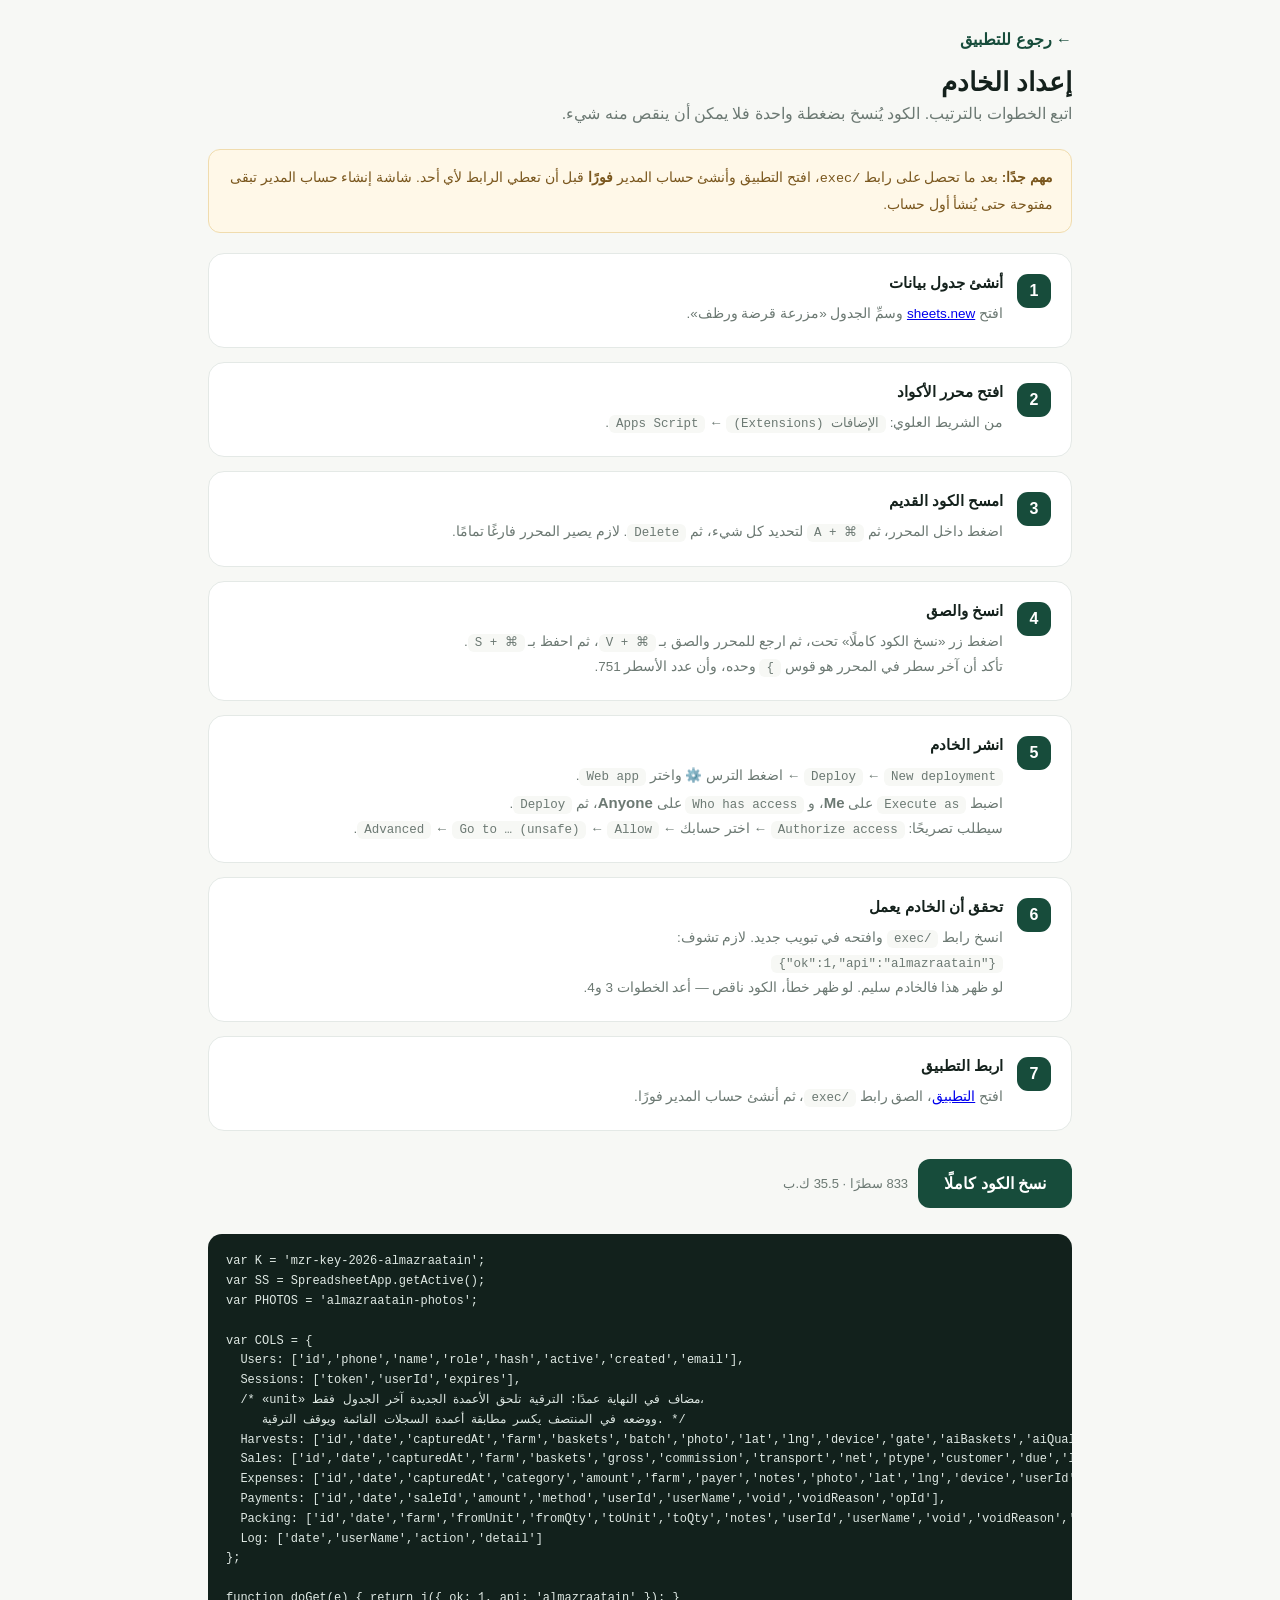
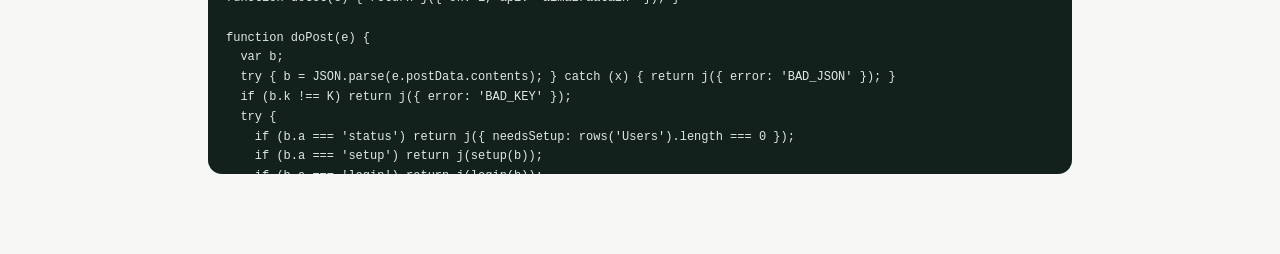
==== commit 8eec0a0d: "تسجيل حركات الدخول والخروج في السجل - الدخول الناجح يُسجَّل باسم المستخدم ودوره ووسيلة الدخول - الخر" ====
--- a/setup.html
+++ b/setup.html
@@ -60,7 +60,7 @@
 
 <div class="copybar">
 <button class="copybtn" id="cp">نسخ الكود كاملًا</button>
-<span class="meta">818 سطرًا · 34.8 ك.ب</span>
+<span class="meta">833 سطرًا · 35.5 ك.ب</span>
 </div>
 <pre id="code">var K = &#x27;mzr-key-2026-almazraatain&#x27;;
 var SS = SpreadsheetApp.getActive();
@@ -101,7 +101,7 @@
     if (b.a === &#x27;setunits&#x27;) return j(setUnits(b, u));
     if (b.a === &#x27;adduser&#x27;) return j(addUser(b, u));
     if (b.a === &#x27;setuser&#x27;) return j(setUser(b, u));
-    if (b.a === &#x27;logout&#x27;) return j(logout(b));
+    if (b.a === &#x27;logout&#x27;) return j(logout(b, u));
     return j({ error: &#x27;BAD_ACTION&#x27; });
   } catch (err) { return j({ error: &#x27;ERR&#x27;, detail: String(err) }); }
 }
@@ -250,12 +250,22 @@
   return null;
 }
 
-function logout(b) {
+function logout(b, u) {
   var s = sh(&#x27;Sessions&#x27;), ss = rows(&#x27;Sessions&#x27;);
   for (var i = ss.length - 1; i &gt;= 0; i--) if (ss[i].token === b.t) s.deleteRow(ss[i]._row);
   dirty(&#x27;Sessions&#x27;);
+  log(u, &#x27;logout&#x27;, &#x27;&#x27;);
   return { ok: 1 };
 }
+
+/* لا نكتب المعرّف كاملًا في السجل: قد يُدخل المستخدم كلمة المرور في خانة البريد سهوًا */
+function mask(v) {
+  var t = String(v || &#x27;&#x27;).trim();
+  if (t.length &lt;= 4) return t ? t.charAt(0) + &#x27;***&#x27; : &#x27;-&#x27;;
+  return t.substring(0, 3) + &#x27;***&#x27; + t.substring(t.length - 2);
+}
+
+function roleName(r) { return r === &#x27;admin&#x27; ? &#x27;المدير&#x27; : r === &#x27;operator&#x27; ? &#x27;مشغّل&#x27; : &#x27;مطّلع&#x27;; }
 
 function log(user, action, detail) {
   append(&#x27;Log&#x27;, { date: now(), userName: user ? user.name : &#x27;-&#x27;, action: action, detail: detail });
@@ -351,7 +361,10 @@
   var p = props.getProperty(key);
   var rec = p ? JSON.parse(p) : { n: 0, at: 0 };
   var mins = (Date.now() - rec.at) / 60000;
-  if (rec.n &gt;= MAX_TRIES &amp;&amp; mins &lt; LOCK_MIN) return { error: &#x27;LOCKED&#x27; };
+  if (rec.n &gt;= MAX_TRIES &amp;&amp; mins &lt; LOCK_MIN) {
+    log(null, &#x27;login-locked&#x27;, mask(raw));
+    return { error: &#x27;LOCKED&#x27; };
+  }
   if (mins &gt;= LOCK_MIN) props.deleteProperty(key);
 
   var us = rows(&#x27;Users&#x27;);
@@ -364,12 +377,14 @@
       var parts = String(u.hash).split(&#x27;$&#x27;);
       if (hash(b.pass, parts[0]) === parts[1]) {
         props.deleteProperty(key);
+        log(u, &#x27;login&#x27;, (byEmail ? &#x27;بريد&#x27; : &#x27;جوال&#x27;) + &#x27; · &#x27; + roleName(u.role));
         return { ok: 1, t: mkToken(u.id), user: { id: u.id, name: u.name, role: u.role } };
       }
     }
   }
   rec.n++; rec.at = Date.now();
   props.setProperty(key, JSON.stringify(rec));
+  log(null, &#x27;login-failed&#x27;, mask(raw) + &#x27; · محاولة &#x27; + rec.n + &#x27; من &#x27; + MAX_TRIES);
   return { error: &#x27;BAD_LOGIN&#x27; };
 }
 
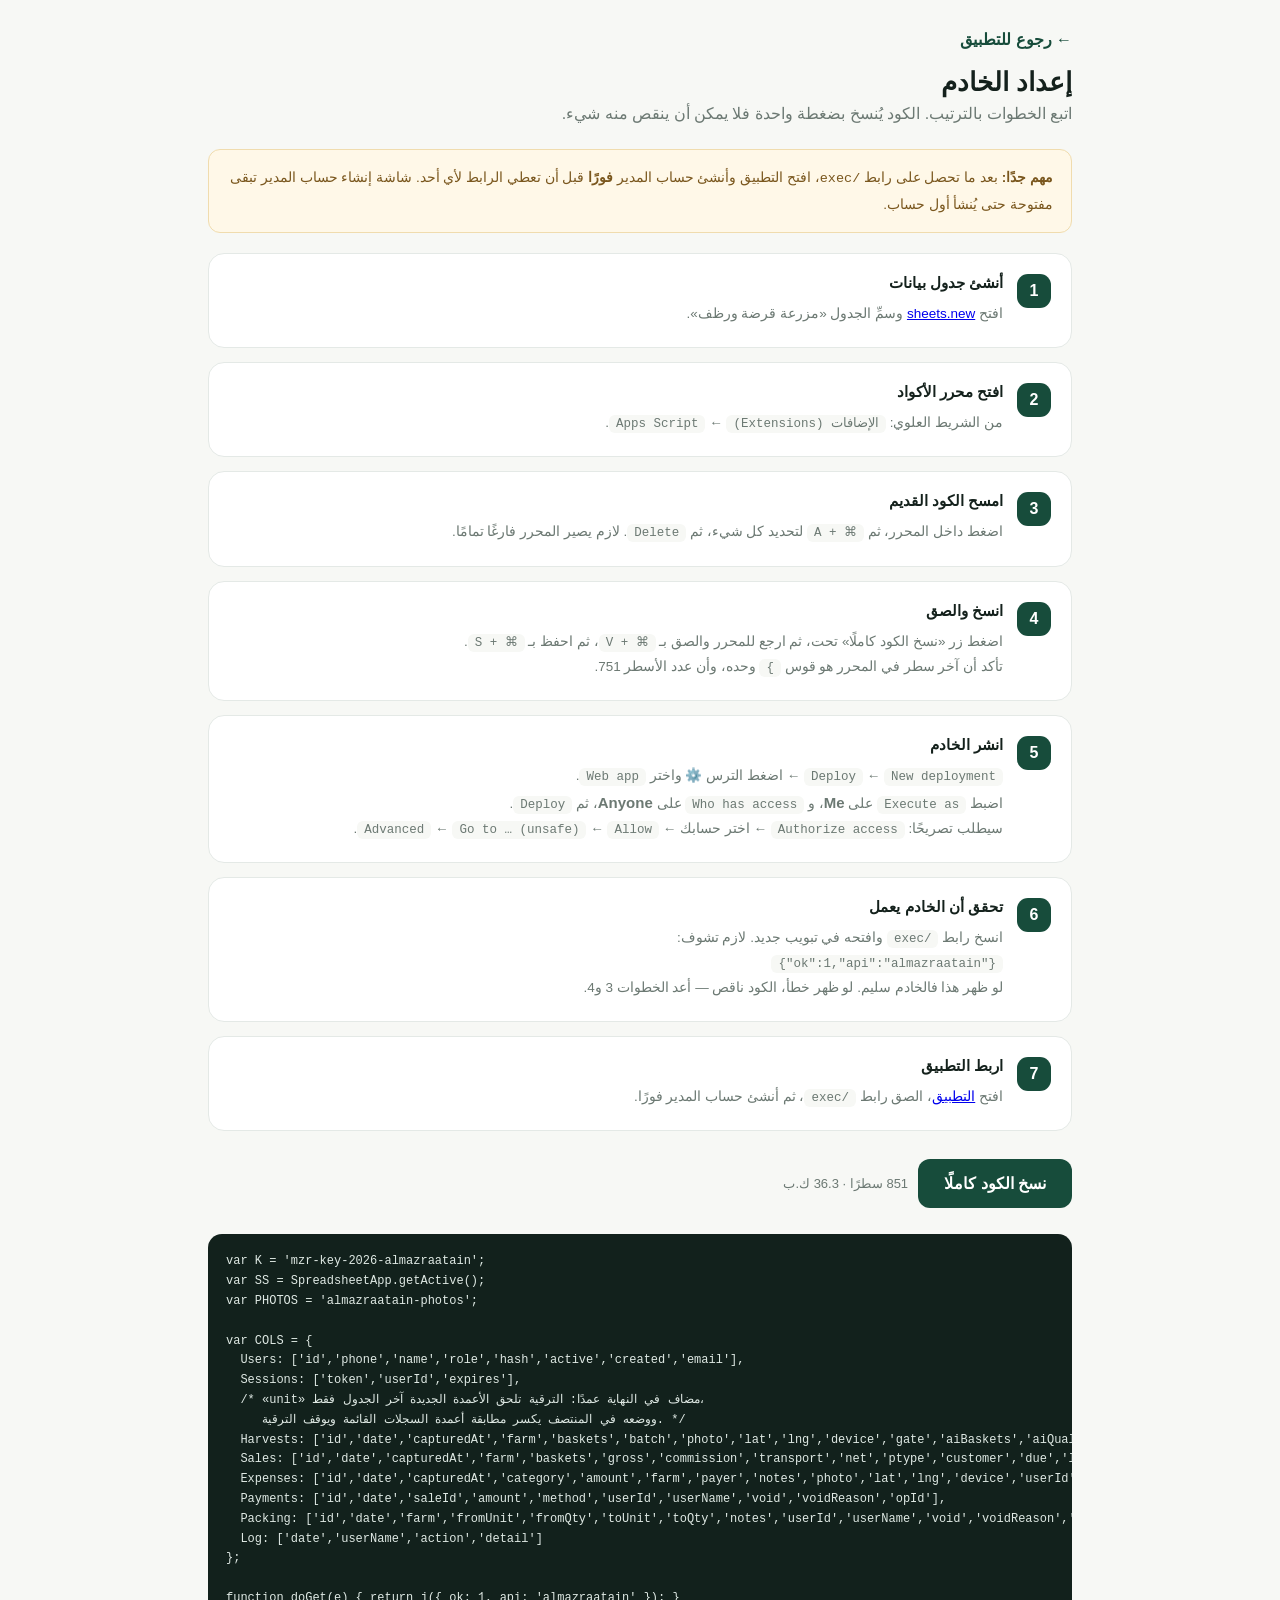
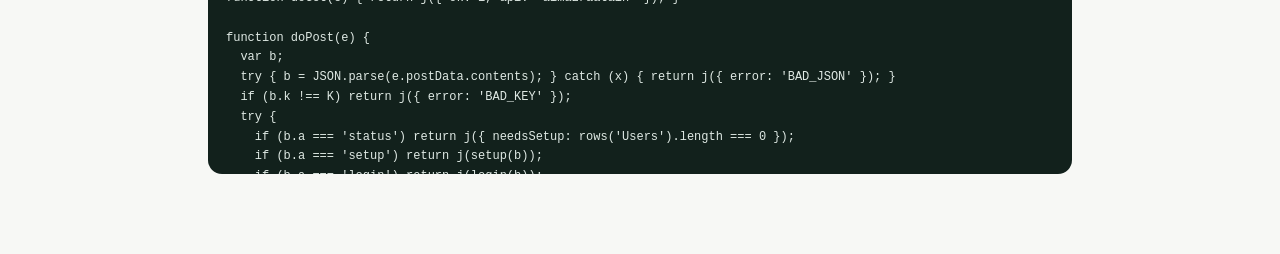
==== commit 30da33ae: "قسم «من دخل ومتى» في لوحة الإدارة - الخادم يعيد آخر 120 حركة دخول للمدير فقط، ويقرأ آخر 500 سطر من  " ====
--- a/setup.html
+++ b/setup.html
@@ -60,7 +60,7 @@
 
 <div class="copybar">
 <button class="copybtn" id="cp">نسخ الكود كاملًا</button>
-<span class="meta">833 سطرًا · 35.5 ك.ب</span>
+<span class="meta">851 سطرًا · 36.3 ك.ب</span>
 </div>
 <pre id="code">var K = &#x27;mzr-key-2026-almazraatain&#x27;;
 var SS = SpreadsheetApp.getActive();
@@ -408,8 +408,26 @@
     payments: rows(&#x27;Payments&#x27;),
     packing: rows(&#x27;Packing&#x27;),
     units: getUnits(),
-    users: u.role === &#x27;admin&#x27; ? clean(rows(&#x27;Users&#x27;)) : []
+    users: u.role === &#x27;admin&#x27; ? clean(rows(&#x27;Users&#x27;)) : [],
+    authLog: u.role === &#x27;admin&#x27; ? authLog(120) : []
   };
+}
+
+/* حركات الدخول للمدير. ورقة السجل تكبر بلا حد، فنقرأ آخر شريحة منها فقط
+   بدل الورقة كاملة — وإلا بطؤ كل تحديث للبيانات مع مرور الأشهر. */
+function authLog(n) {
+  var s = sh(&#x27;Log&#x27;), last = s.getLastRow();
+  if (last &lt; 2) return [];
+  var take = Math.min(last - 1, 500);
+  var vals = s.getRange(last - take + 1, 1, take, COLS.Log.length).getValues();
+  var out = [];
+  for (var i = vals.length - 1; i &gt;= 0 &amp;&amp; out.length &lt; n; i--) {
+    var a = String(vals[i][2]);
+    if (a === &#x27;logout&#x27; || a.substring(0, 5) === &#x27;login&#x27;) {
+      out.push({ date: vals[i][0], userName: vals[i][1], action: a, detail: vals[i][3] });
+    }
+  }
+  return out;
 }
 
 function folder() {
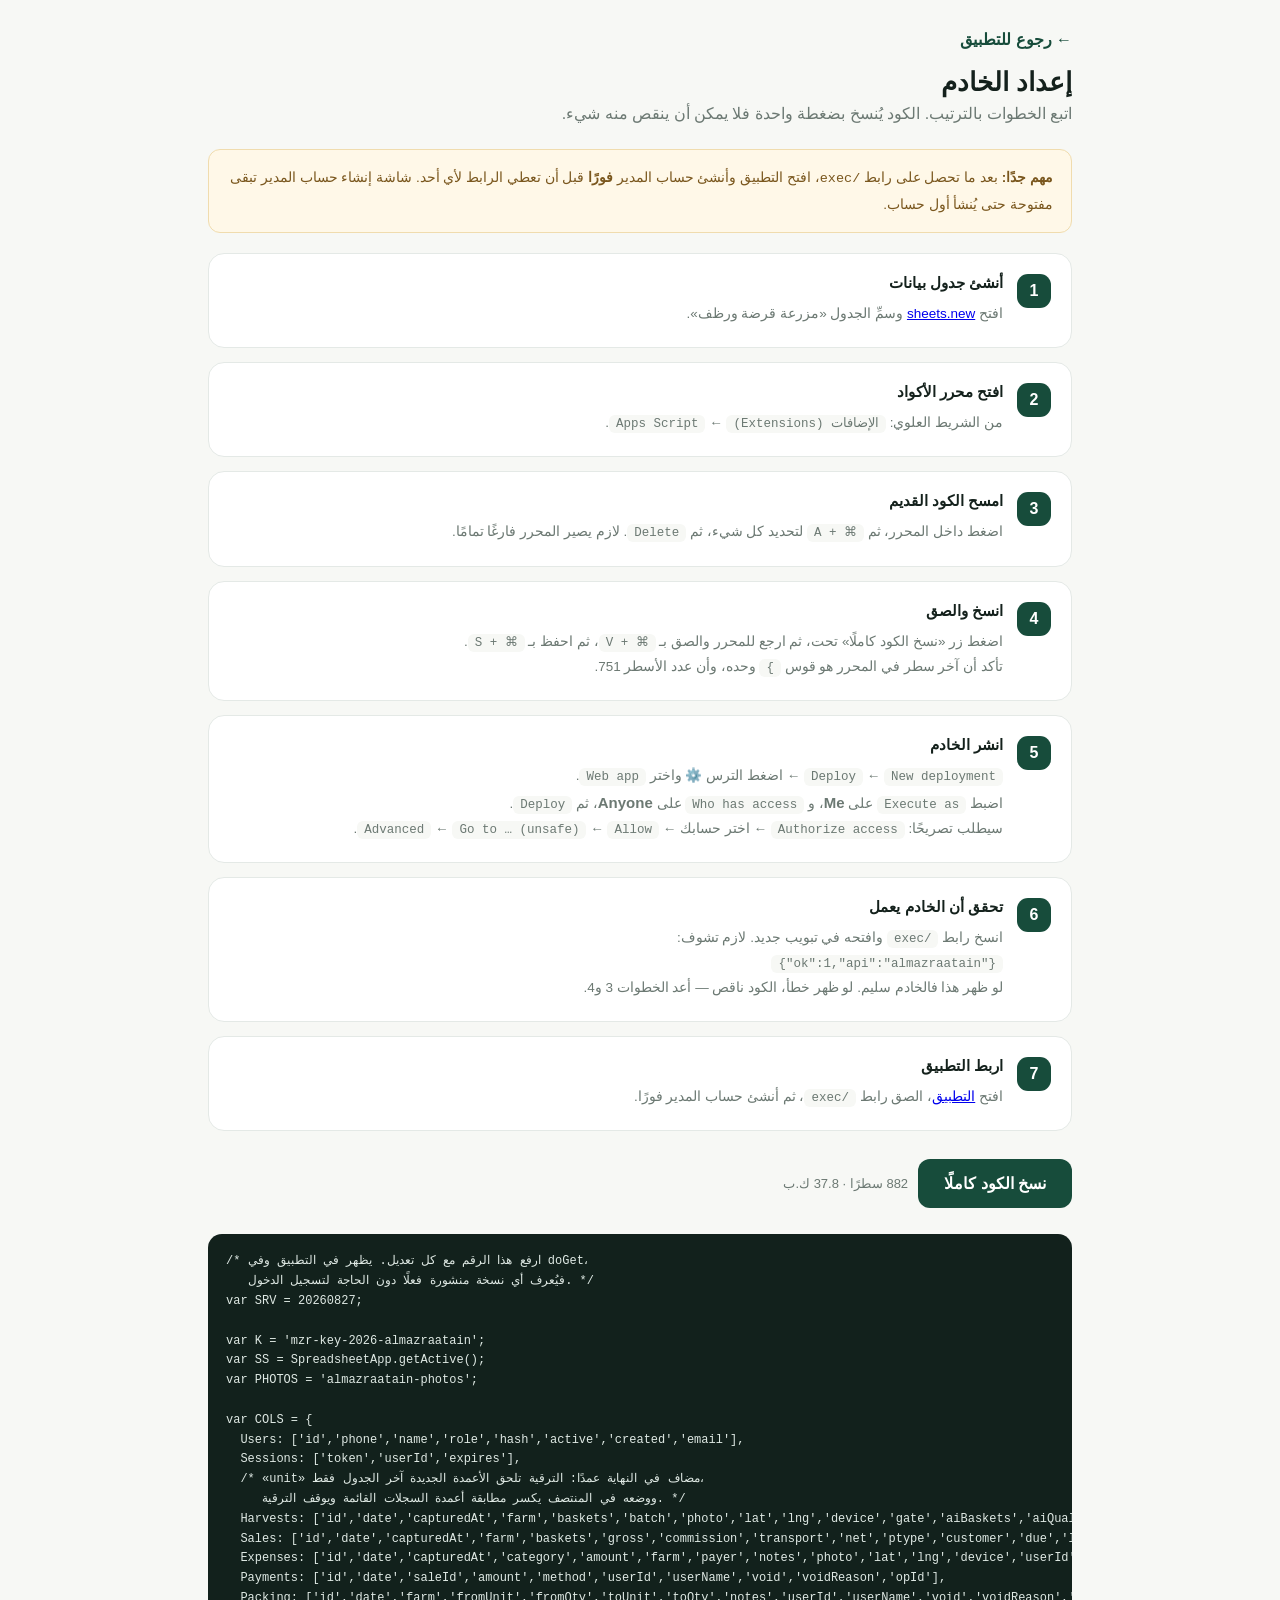
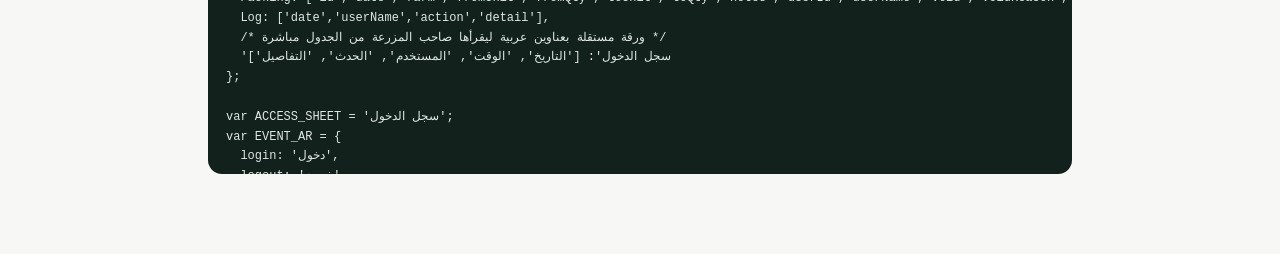
==== commit 88f6b89c: "ختم إصدار للخادم + ورقة «سجل الدخول» العربية + إبراز التبويب - SRV يُعاد في doGet وstatus وall، ويظه" ====
--- a/setup.html
+++ b/setup.html
@@ -60,9 +60,13 @@
 
 <div class="copybar">
 <button class="copybtn" id="cp">نسخ الكود كاملًا</button>
-<span class="meta">851 سطرًا · 36.3 ك.ب</span>
+<span class="meta">882 سطرًا · 37.8 ك.ب</span>
 </div>
-<pre id="code">var K = &#x27;mzr-key-2026-almazraatain&#x27;;
+<pre id="code">/* ارفع هذا الرقم مع كل تعديل. يظهر في التطبيق وفي doGet،
+   فيُعرف أي نسخة منشورة فعلًا دون الحاجة لتسجيل الدخول. */
+var SRV = 20260827;
+
+var K = &#x27;mzr-key-2026-almazraatain&#x27;;
 var SS = SpreadsheetApp.getActive();
 var PHOTOS = &#x27;almazraatain-photos&#x27;;
 
@@ -76,17 +80,27 @@
   Expenses: [&#x27;id&#x27;,&#x27;date&#x27;,&#x27;capturedAt&#x27;,&#x27;category&#x27;,&#x27;amount&#x27;,&#x27;farm&#x27;,&#x27;payer&#x27;,&#x27;notes&#x27;,&#x27;photo&#x27;,&#x27;lat&#x27;,&#x27;lng&#x27;,&#x27;device&#x27;,&#x27;userId&#x27;,&#x27;userName&#x27;,&#x27;void&#x27;,&#x27;voidReason&#x27;,&#x27;opId&#x27;],
   Payments: [&#x27;id&#x27;,&#x27;date&#x27;,&#x27;saleId&#x27;,&#x27;amount&#x27;,&#x27;method&#x27;,&#x27;userId&#x27;,&#x27;userName&#x27;,&#x27;void&#x27;,&#x27;voidReason&#x27;,&#x27;opId&#x27;],
   Packing: [&#x27;id&#x27;,&#x27;date&#x27;,&#x27;farm&#x27;,&#x27;fromUnit&#x27;,&#x27;fromQty&#x27;,&#x27;toUnit&#x27;,&#x27;toQty&#x27;,&#x27;notes&#x27;,&#x27;userId&#x27;,&#x27;userName&#x27;,&#x27;void&#x27;,&#x27;voidReason&#x27;,&#x27;opId&#x27;],
-  Log: [&#x27;date&#x27;,&#x27;userName&#x27;,&#x27;action&#x27;,&#x27;detail&#x27;]
+  Log: [&#x27;date&#x27;,&#x27;userName&#x27;,&#x27;action&#x27;,&#x27;detail&#x27;],
+  /* ورقة مستقلة بعناوين عربية ليقرأها صاحب المزرعة من الجدول مباشرة */
+  &#x27;سجل الدخول&#x27;: [&#x27;التاريخ&#x27;, &#x27;الوقت&#x27;, &#x27;المستخدم&#x27;, &#x27;الحدث&#x27;, &#x27;التفاصيل&#x27;]
 };
 
-function doGet(e) { return j({ ok: 1, api: &#x27;almazraatain&#x27; }); }
+var ACCESS_SHEET = &#x27;سجل الدخول&#x27;;
+var EVENT_AR = {
+  login: &#x27;دخول&#x27;,
+  logout: &#x27;خروج&#x27;,
+  &#x27;login-failed&#x27;: &#x27;محاولة فاشلة&#x27;,
+  &#x27;login-locked&#x27;: &#x27;قفل بعد تكرار المحاولات&#x27;
+};
+
+function doGet(e) { return j({ ok: 1, api: &#x27;almazraatain&#x27;, srv: SRV }); }
 
 function doPost(e) {
   var b;
   try { b = JSON.parse(e.postData.contents); } catch (x) { return j({ error: &#x27;BAD_JSON&#x27; }); }
   if (b.k !== K) return j({ error: &#x27;BAD_KEY&#x27; });
   try {
-    if (b.a === &#x27;status&#x27;) return j({ needsSetup: rows(&#x27;Users&#x27;).length === 0 });
+    if (b.a === &#x27;status&#x27;) return j({ needsSetup: rows(&#x27;Users&#x27;).length === 0, srv: SRV });
     if (b.a === &#x27;setup&#x27;) return j(setup(b));
     if (b.a === &#x27;login&#x27;) return j(login(b));
     if (b.a === &#x27;forgot&#x27;) return j(forgot(b));
@@ -269,6 +283,22 @@
 
 function log(user, action, detail) {
   append(&#x27;Log&#x27;, { date: now(), userName: user ? user.name : &#x27;-&#x27;, action: action, detail: detail });
+  if (EVENT_AR[action]) accessLog(user, action, detail);
+}
+
+/* حركات الدخول تُكتب أيضًا في ورقتها العربية المستقلة.
+   الفصل مقصود: ورقة Log فيها كل شيء ويصعب تصفّحها،
+   وهذه ورقة واحدة يقرأها المالك بنظرة. */
+function accessLog(user, action, detail) {
+  var d = new Date(Date.now() + 3 * 3600000);   /* توقيت الرياض */
+  var hh = (&#x27;0&#x27; + d.getUTCHours()).slice(-2), mm = (&#x27;0&#x27; + d.getUTCMinutes()).slice(-2);
+  var o = {};
+  o[COLS[ACCESS_SHEET][0]] = d.toISOString().substring(0, 10);
+  o[COLS[ACCESS_SHEET][1]] = hh + &#x27;:&#x27; + mm;
+  o[COLS[ACCESS_SHEET][2]] = user ? user.name : &#x27;غير معروف&#x27;;
+  o[COLS[ACCESS_SHEET][3]] = EVENT_AR[action];
+  o[COLS[ACCESS_SHEET][4]] = detail || &#x27;&#x27;;
+  append(ACCESS_SHEET, o);
 }
 
 function setup(b) {
@@ -401,6 +431,7 @@
 function all(u) {
   return {
     ok: 1,
+    srv: SRV,
     user: { id: u.id, name: u.name, role: u.role },
     harvests: rows(&#x27;Harvests&#x27;),
     sales: rows(&#x27;Sales&#x27;),
